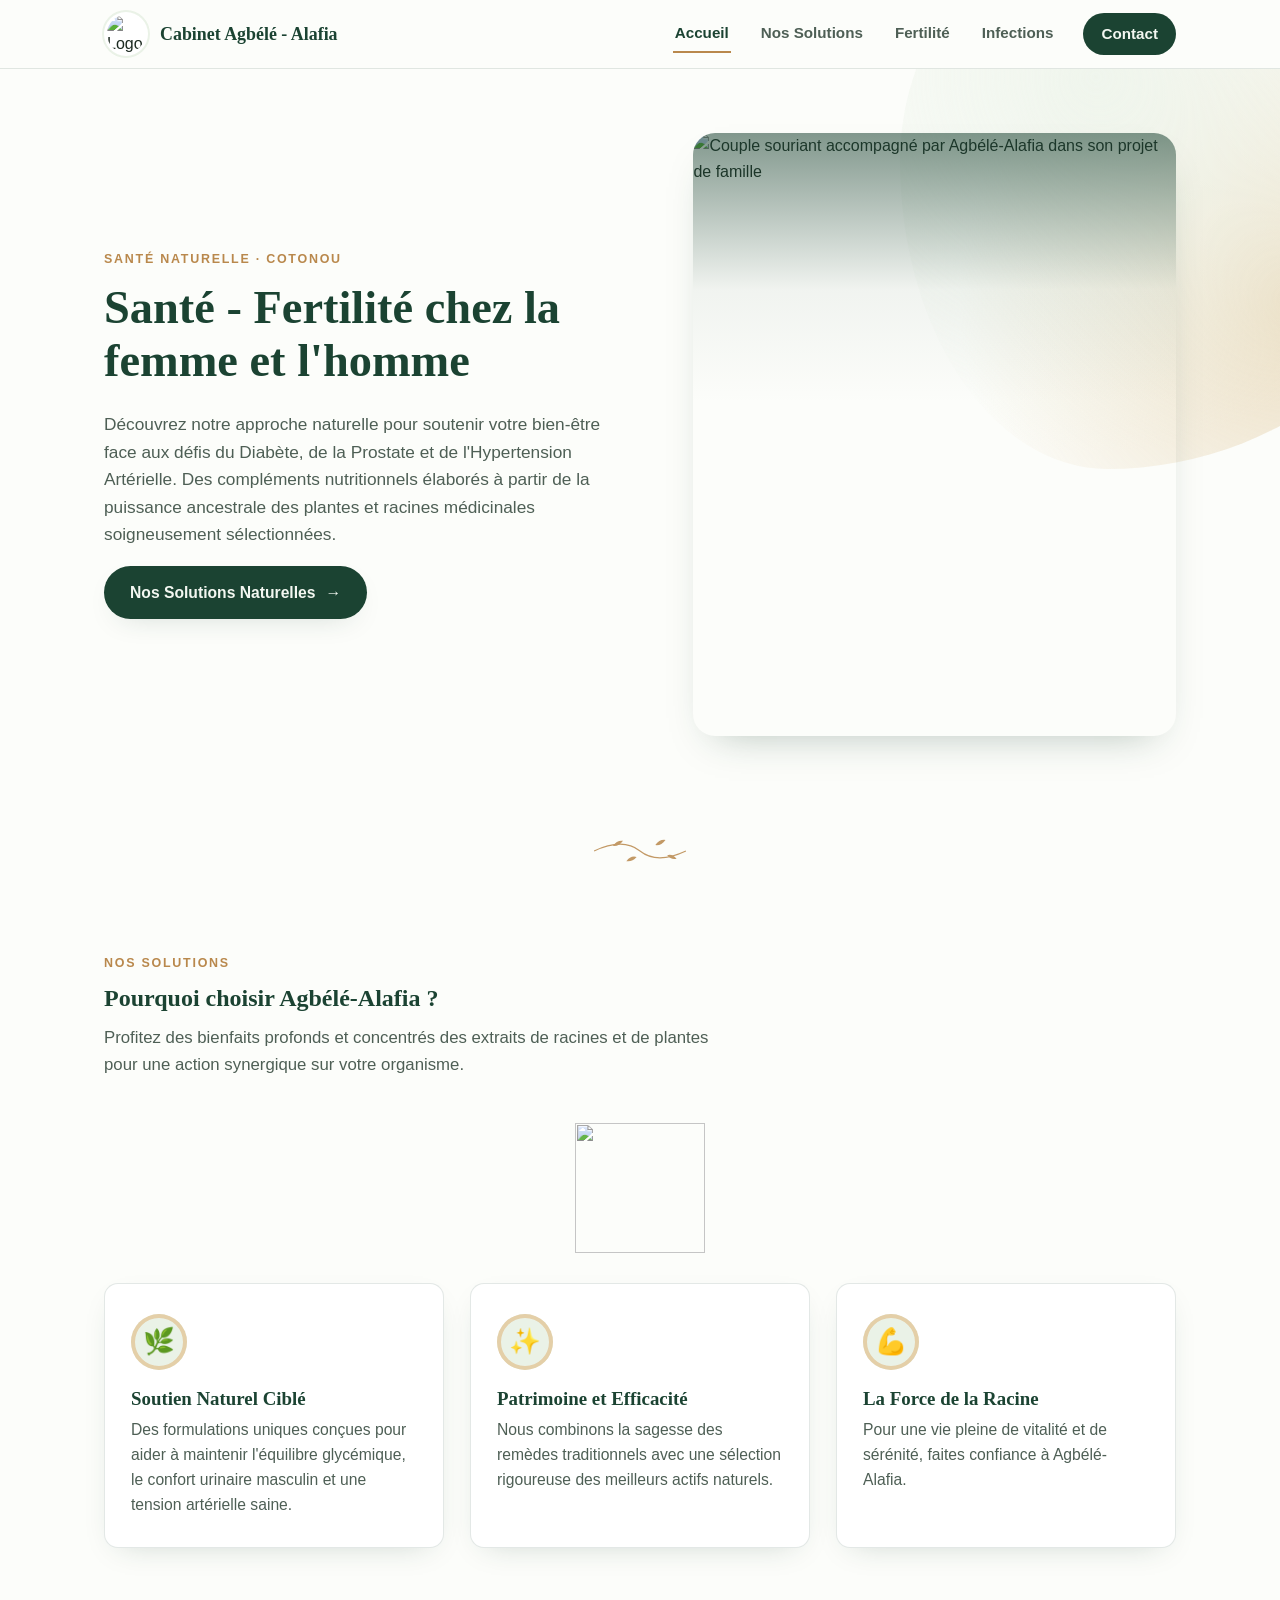
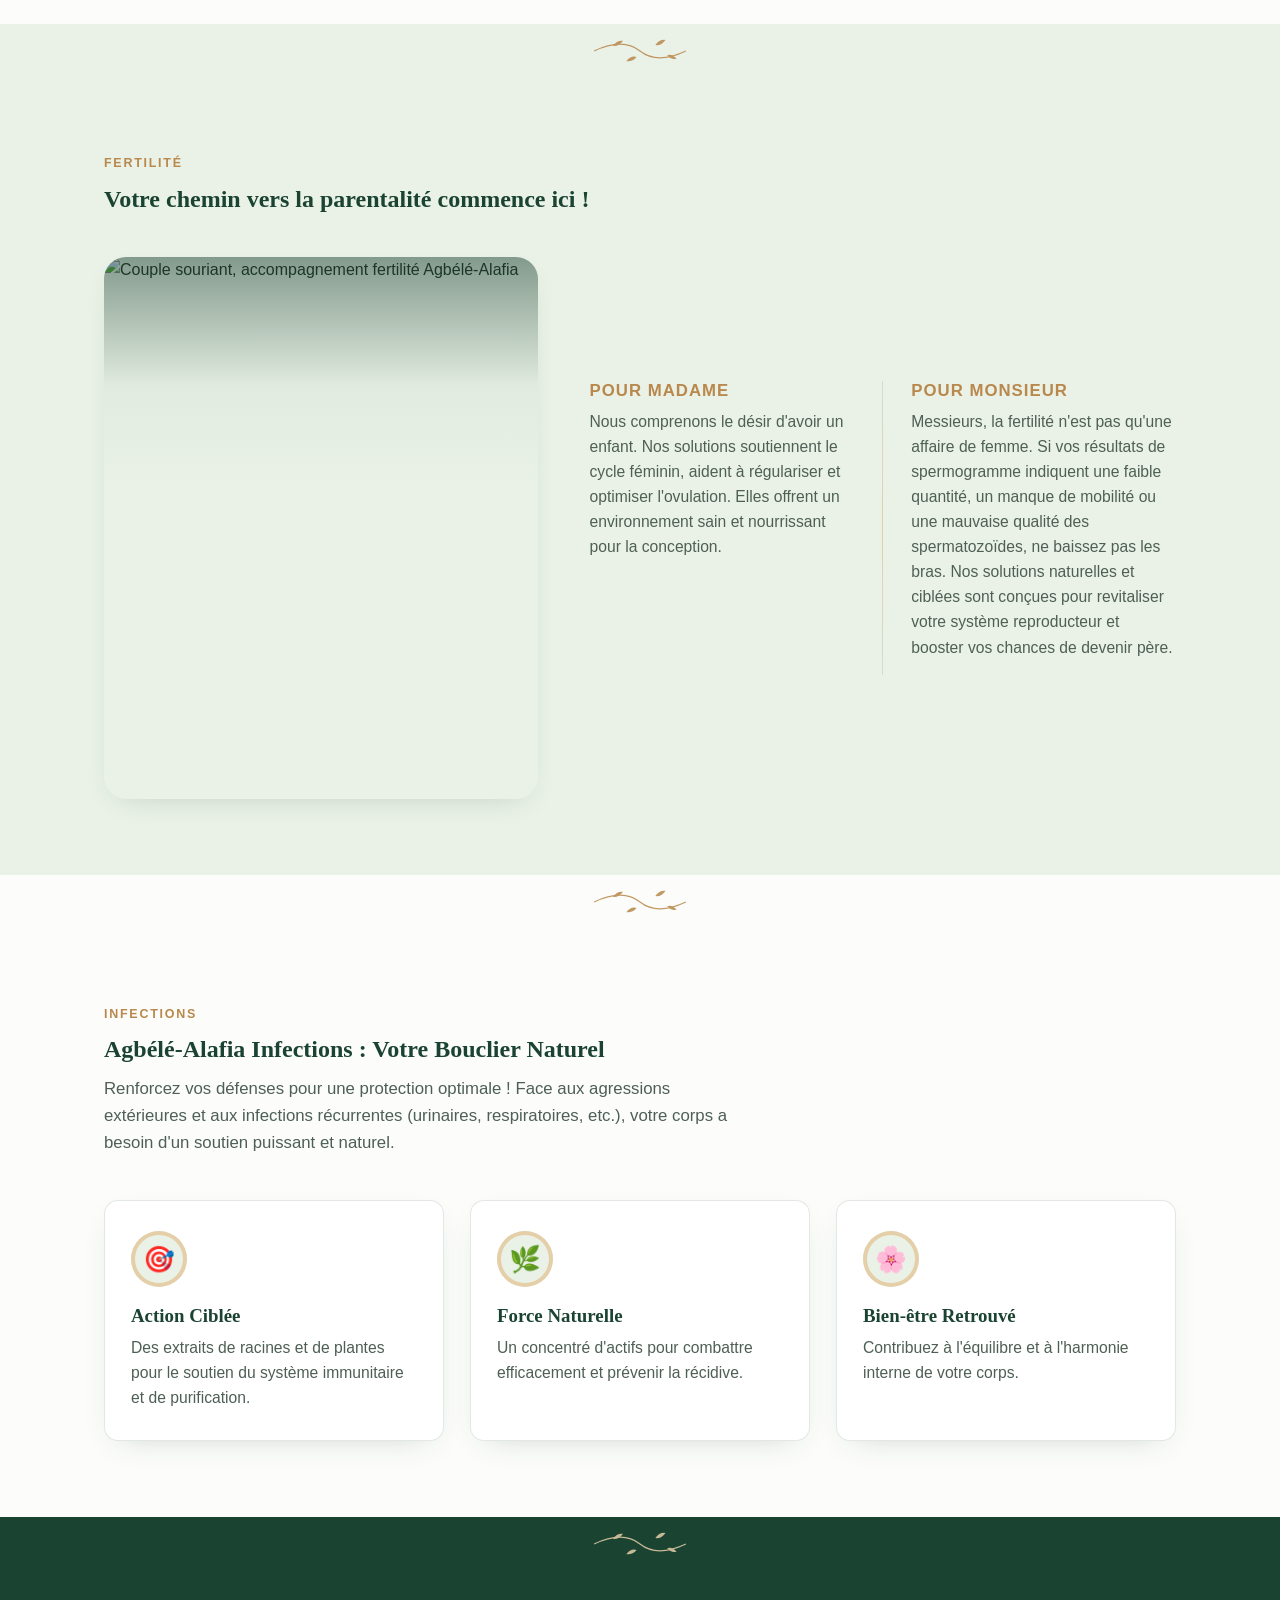
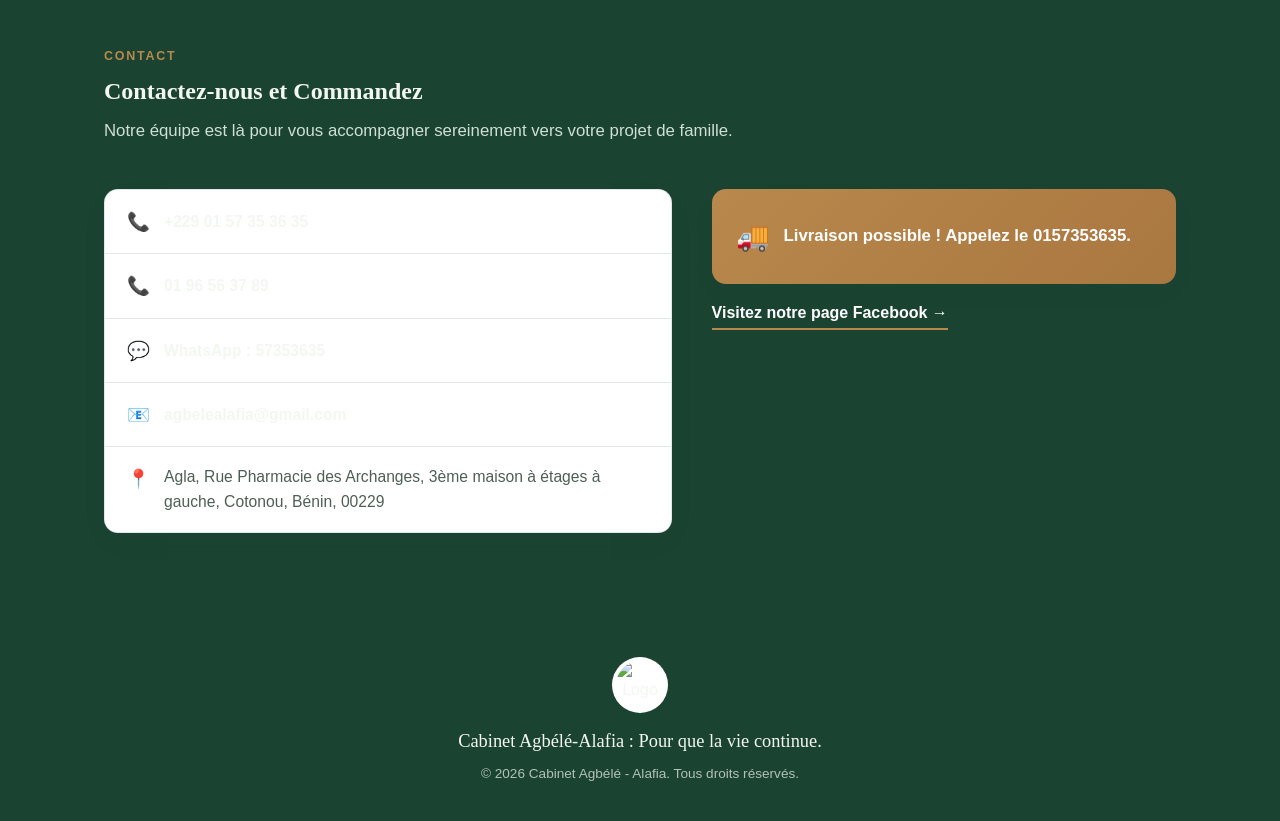
==== index.html @ a1211304 "Add files via upload" ====
<!DOCTYPE html>
<html lang="fr">
<head>
<meta charset="UTF-8">
<meta name="viewport" content="width=device-width, initial-scale=1.0">
<title>Cabinet Agbélé - Alafia | Santé &amp; Fertilité Naturelle</title>
<meta name="description" content="Cabinet Agbélé-Alafia à Cotonou : compléments nutritionnels naturels pour la fertilité, le diabète, la prostate, l'hypertension et les infections.">

<style>
/* ==========================================================================
   1. JETONS DE DESIGN (Design tokens)
   ========================================================================== */
:root{
  --green-deep:   #1B4332;
  --green-mid:    #4C7A63;
  --green-soft:   #7FA88B;
  --green-pale:   #EAF2E7;
  --gold-root:    #B9884C;
  --gold-root-soft:#E4CFA8;
  --bg:           #FCFDFA;
  --paper:        #FFFFFF;
  --text:         #1C2A21;
  --text-soft:    #4E5F55;
  --text-invert:  #F3F7F1;
  --border-soft:  rgba(27,67,50,0.12);
  --shadow-soft:  0 18px 40px -22px rgba(27,67,50,0.35);
  --shadow-card:  0 10px 30px -16px rgba(27,67,50,0.25);

  --font-display: Georgia,'Iowan Old Style','Palatino Linotype',Palatino,'Times New Roman',serif;
  --font-body: -apple-system,BlinkMacSystemFont,'Segoe UI',Roboto,Helvetica,Arial,sans-serif;

  --container: 1120px;
  --radius-lg: 22px;
  --radius-md: 14px;
  --radius-sm: 8px;
}

/* ==========================================================================
   2. RÉINITIALISATION & BASE
   ========================================================================== */
*,*::before,*::after{ box-sizing:border-box; }
html{ scroll-behavior:smooth; }
@media (prefers-reduced-motion: reduce){
  html{ scroll-behavior:auto; }
  *,*::before,*::after{ animation-duration:0.01ms !important; animation-iteration-count:1 !important; transition-duration:0.01ms !important; scroll-behavior:auto !important; }
}
body{
  margin:0;
  background:var(--bg);
  color:var(--text);
  font-family:var(--font-body);
  line-height:1.6;
  -webkit-font-smoothing:antialiased;
}
img{ max-width:100%; display:block; }
a{ color:inherit; text-decoration:none; }
h1,h2,h3{ font-family:var(--font-display); color:var(--green-deep); margin:0 0 .5em; font-weight:700; line-height:1.15; }
p{ margin:0 0 1em; }
ul{ margin:0; padding:0; list-style:none; }
button{ font-family:inherit; }
:focus-visible{ outline:3px solid var(--gold-root); outline-offset:3px; border-radius:4px; }

.container{ max-width:var(--container); margin:0 auto; padding:0 24px; }
.eyebrow{
  font-family:var(--font-body);
  text-transform:uppercase;
  letter-spacing:.14em;
  font-size:.78rem;
  font-weight:700;
  color:var(--gold-root);
  margin:0 0 .9em;
}
.section-intro{ max-width:640px; color:var(--text-soft); font-size:1.05rem; }
.visually-hidden{ position:absolute; width:1px; height:1px; padding:0; margin:-1px; overflow:hidden; clip:rect(0,0,0,0); white-space:nowrap; border:0; }

/* ==========================================================================
   3. MOTIF SIGNATURE — brindille de feuilles (repris du logo)
   ========================================================================== */
.sprig{ color:var(--gold-root); }
.divider{
  display:flex; align-items:center; justify-content:center;
  padding:10px 0;
  background:var(--bg);
}
.divider svg{ width:150px; height:34px; opacity:.85; }
.divider.on-pale{ background:var(--green-pale); }
.divider.on-deep{ background:var(--green-deep); }
.divider.on-deep svg{ color:var(--gold-root-soft); }

/* ==========================================================================
   4. EN-TÊTE
   ========================================================================== */
.site-header{
  position:sticky; top:0; z-index:50;
  background:rgba(252,253,250,0.92);
  backdrop-filter:saturate(160%) blur(10px);
  border-bottom:1px solid var(--border-soft);
}
.header-inner{
  max-width:var(--container); margin:0 auto; padding:12px 24px;
  display:flex; align-items:center; justify-content:space-between; gap:16px;
}
.brand{ display:flex; align-items:center; gap:12px; }
.brand-logo{
  width:44px; height:44px; border-radius:50%;
  background:#fff; padding:3px;
  box-shadow:0 0 0 2px var(--green-pale);
  object-fit:cover;
}
.brand-name{ font-family:var(--font-display); font-size:1.12rem; font-weight:700; color:var(--green-deep); }

.nav-toggle{
  display:none; flex-direction:column; justify-content:center; gap:5px;
  width:40px; height:40px; background:none; border:none; cursor:pointer; border-radius:8px;
}
.nav-toggle span{ display:block; width:22px; height:2px; background:var(--green-deep); margin:0 auto; transition:transform .25s ease, opacity .25s ease; }
.nav-toggle[aria-expanded="true"] span:nth-child(1){ transform:translateY(7px) rotate(45deg); }
.nav-toggle[aria-expanded="true"] span:nth-child(2){ opacity:0; }
.nav-toggle[aria-expanded="true"] span:nth-child(3){ transform:translateY(-7px) rotate(-45deg); }

.site-nav{ display:flex; align-items:center; gap:28px; }
.site-nav a{
  font-size:.95rem; font-weight:600; color:var(--text-soft);
  padding:6px 2px; border-bottom:2px solid transparent; transition:color .2s ease, border-color .2s ease;
}
.site-nav a:hover, .site-nav a.active{ color:var(--green-deep); border-color:var(--gold-root); }
.site-nav a.nav-cta{
  background:var(--green-deep); color:var(--text-invert); border:none;
  padding:9px 18px; border-radius:999px; font-weight:700;
}
.site-nav a.nav-cta:hover{ background:var(--green-mid); border-color:transparent; }

/* ==========================================================================
   5. HÉRO
   ========================================================================== */
.hero{ position:relative; overflow:hidden; padding:64px 0 88px; }
.hero-blob{
  position:absolute; z-index:0; top:-160px; right:-180px;
  width:560px; height:560px; border-radius:42% 58% 63% 37% / 45% 40% 60% 55%;
  background:radial-gradient(circle at 35% 30%, var(--green-pale), transparent 70%),
             radial-gradient(circle at 70% 70%, var(--gold-root-soft), transparent 60%);
  opacity:.7; pointer-events:none;
}
.hero-inner{
  position:relative; z-index:1; max-width:var(--container); margin:0 auto; padding:0 24px;
  display:grid; grid-template-columns:1.05fr .95fr; gap:56px; align-items:center;
}
.hero-copy h1{ font-size:clamp(2rem,4.2vw,2.9rem); }
.hero-text{ color:var(--text-soft); font-size:1.08rem; max-width:520px; }
.btn{
  display:inline-flex; align-items:center; gap:10px;
  padding:14px 26px; border-radius:999px; font-weight:700; font-size:.98rem;
  transition:transform .2s ease, box-shadow .2s ease, background .2s ease;
  box-shadow:var(--shadow-card);
}
.btn-primary{ background:var(--green-deep); color:var(--text-invert); }
.btn-primary:hover{ background:var(--green-mid); transform:translateY(-2px); box-shadow:var(--shadow-soft); }
.btn-primary::after{ content:"→"; }

.hero-media-frame{
  position:relative; border-radius:var(--radius-lg); overflow:hidden;
  box-shadow:var(--shadow-soft); aspect-ratio:4/5;
}
.hero-media-frame img{ width:100%; height:100%; object-fit:cover; }
.hero-media-frame::after{
  content:""; position:absolute; inset:0;
  background:linear-gradient(180deg, rgba(27,67,50,.55) 0%, rgba(27,67,50,.05) 26%, rgba(27,67,50,0) 45%);
  pointer-events:none;
}

/* ==========================================================================
   6. SECTIONS GÉNÉRIQUES & CARTES
   ========================================================================== */
section{ padding:76px 0; }
.on-pale{ background:var(--green-pale); }
.section-head{ margin-bottom:44px; }

.card-grid{ display:grid; grid-template-columns:repeat(3,1fr); gap:26px; margin-top:36px; }
.card{
  background:var(--paper); border:1px solid var(--border-soft); border-radius:var(--radius-md);
  padding:30px 26px; box-shadow:var(--shadow-card);
  transition:transform .25s ease, box-shadow .25s ease;
}
.card:hover{ transform:translateY(-4px); box-shadow:var(--shadow-soft); }
.card-icon{
  display:inline-flex; align-items:center; justify-content:center;
  width:56px; height:56px; border-radius:50%; font-size:1.6rem;
  background:var(--green-pale); box-shadow:0 0 0 4px var(--gold-root-soft) inset;
  margin-bottom:18px;
}
.card h3{ font-size:1.18rem; margin-bottom:.4em; }
.card p{ color:var(--text-soft); font-size:.98rem; margin:0; }

/* Bloc décoratif "nature" dans la section Solutions */
.solutions-visual{
  display:flex; justify-content:center; margin:8px 0 -6px;
}
.solutions-visual img{
  width:130px; height:130px; mix-blend-mode:multiply; opacity:.92;
}

/* ==========================================================================
   7. FERTILITÉ
   ========================================================================== */
.fertilite-grid{
  display:grid; grid-template-columns:.85fr 1.15fr; gap:52px; align-items:center; margin-top:20px;
}
.fertilite-media{
  border-radius:var(--radius-lg); overflow:hidden; box-shadow:var(--shadow-card);
  aspect-ratio:4/5; position:relative;
}
.fertilite-media img{ width:100%; height:100%; object-fit:cover; }
.fertilite-media::after{
  content:""; position:absolute; inset:0;
  background:linear-gradient(180deg, rgba(27,67,50,.5) 0%, rgba(27,67,50,.04) 24%, rgba(27,67,50,0) 42%);
}
.fertilite-columns{ display:grid; grid-template-columns:1fr auto 1fr; gap:28px; align-items:start; }
.fertilite-col h3{
  font-size:1.05rem; text-transform:uppercase; letter-spacing:.06em;
  color:var(--gold-root); font-family:var(--font-body); font-weight:700;
}
.fertilite-col p{ color:var(--text-soft); font-size:.98rem; }
.fertilite-sep{ width:1px; background:linear-gradient(var(--border-soft),var(--gold-root-soft),var(--border-soft)); height:100%; }

/* ==========================================================================
   8. CONTACT
   ========================================================================== */
.contact-grid{ display:grid; grid-template-columns:1.1fr .9fr; gap:40px; margin-top:36px; align-items:start; }
.contact-info{
  background:var(--paper); border:1px solid var(--border-soft); border-radius:var(--radius-md);
  box-shadow:var(--shadow-card); overflow:hidden;
}
.contact-row{
  display:flex; align-items:center; gap:14px; padding:17px 22px;
  border-bottom:1px solid var(--border-soft); font-weight:600; font-size:.98rem;
  transition:background .2s ease;
}
.contact-row:last-child{ border-bottom:none; }
a.contact-row:hover{ background:var(--green-pale); }
.contact-row .ico{ font-size:1.15rem; flex-shrink:0; }
.contact-address{ align-items:flex-start; font-weight:500; color:var(--text-soft); }

.delivery-banner{
  background:linear-gradient(135deg, var(--gold-root), #a97740);
  color:#fff; border-radius:var(--radius-md); padding:26px 24px;
  font-weight:700; font-size:1.05rem; box-shadow:var(--shadow-card);
  display:flex; align-items:center; gap:14px;
}
.delivery-banner .ico{ font-size:1.7rem; }
.fb-btn{
  margin-top:16px; display:inline-flex; align-items:center; gap:8px;
  color:var(--green-deep); font-weight:700; border-bottom:2px solid var(--gold-root);
  padding-bottom:2px;
}

/* ==========================================================================
   9. PIED DE PAGE
   ========================================================================== */
.site-footer{
  background:var(--green-deep); color:var(--text-invert);
  padding:48px 0 30px; text-align:center;
}
.footer-logo{
  width:56px; height:56px; border-radius:50%; margin:0 auto 14px;
  background:#fff; padding:4px;
}
.site-footer p{ margin:0 0 .4em; }
.footer-text{ font-family:var(--font-display); font-size:1.15rem; }
.footer-legal{ opacity:.7; font-size:.85rem; margin-top:14px; }

/* ==========================================================================
   10. RÉVÉLATION AU DÉFILEMENT
   ========================================================================== */
.reveal{ opacity:0; transform:translateY(18px); transition:opacity .7s ease, transform .7s ease; }
.reveal.is-visible{ opacity:1; transform:translateY(0); }
@media (prefers-reduced-motion: reduce){
  .reveal{ opacity:1; transform:none; transition:none; }
}

/* ==========================================================================
   11. RESPONSIVE
   ========================================================================== */
@media (max-width: 880px){
  .hero-inner{ grid-template-columns:1fr; gap:36px; }
  .hero-media-frame{ aspect-ratio:16/10; order:-1; }
  .fertilite-grid{ grid-template-columns:1fr; }
  .fertilite-media{ aspect-ratio:16/10; }
  .fertilite-columns{ grid-template-columns:1fr; }
  .fertilite-sep{ width:100%; height:1px; background:linear-gradient(90deg,var(--border-soft),var(--gold-root-soft),var(--border-soft)); }
  .card-grid{ grid-template-columns:1fr 1fr; }
  .contact-grid{ grid-template-columns:1fr; }
}
@media (max-width: 640px){
  .nav-toggle{ display:flex; }
  .site-nav{
    position:absolute; top:100%; left:0; right:0;
    background:var(--paper); border-bottom:1px solid var(--border-soft);
    flex-direction:column; align-items:stretch; gap:0;
    max-height:0; overflow:hidden; transition:max-height .3s ease;
  }
  .site-nav.open{ max-height:340px; }
  .site-nav a{ padding:16px 24px; border-bottom:1px solid var(--border-soft); border-radius:0; }
  .site-nav a.nav-cta{ margin:14px 24px; text-align:center; }
  .card-grid{ grid-template-columns:1fr; }
  section{ padding:56px 0; }
  .hero{ padding:44px 0 60px; }
}
</style>
</head>
<body>

<header class="site-header">
  <div class="header-inner">
    <a href="#accueil" class="brand">
      <img src="images/logo.jpg" alt="Logo Cabinet Agbélé-Alafia" class="brand-logo">
      <span class="brand-name" id="brand-name">Cabinet Agbélé - Alafia</span>
    </a>
    <button class="nav-toggle" id="nav-toggle" aria-label="Ouvrir le menu" aria-expanded="false" aria-controls="site-nav">
      <span></span><span></span><span></span>
    </button>
    <nav class="site-nav" id="site-nav">
      <a href="#accueil" data-nav="accueil" id="nav-accueil">Accueil</a>
      <a href="#solutions" data-nav="solutions" id="nav-solutions">Nos Solutions</a>
      <a href="#fertilite" data-nav="fertilite" id="nav-fertilite">Fertilité</a>
      <a href="#infections" data-nav="infections" id="nav-infections">Infections</a>
      <a href="#contact" data-nav="contact" id="nav-contact" class="nav-cta">Contact</a>
    </nav>
  </div>
</header>

<main>

  <section id="accueil" class="hero">
    <div class="hero-blob" aria-hidden="true"></div>
    <div class="hero-inner">
      <div class="hero-copy reveal">
        <p class="eyebrow" id="hero-eyebrow">Santé naturelle · Cotonou</p>
        <h1 id="hero-title">Santé - Fertilité chez la femme et l'homme</h1>
        <p class="hero-text" id="hero-text"></p>
        <a href="#solutions" class="btn btn-primary" id="hero-cta">Nos Solutions Naturelles</a>
      </div>
      <div class="hero-media reveal">
        <div class="hero-media-frame">
          <img src="images/fertilite.jpg" alt="Couple souriant accompagné par Agbélé-Alafia dans son projet de famille" id="hero-image">
        </div>
      </div>
    </div>
  </section>

  <div class="divider" aria-hidden="true">
    <svg class="sprig" viewBox="0 0 120 40" fill="none" xmlns="http://www.w3.org/2000/svg">
      <path d="M6 20 Q40 4 60 20 Q80 36 114 20" stroke="currentColor" stroke-width="1.4"/>
      <path d="M28 14 Q33 7 40 8 Q35 15 28 14Z" fill="currentColor"/>
      <path d="M56 27 Q51 33 44 32 Q49 25 56 27Z" fill="currentColor"/>
      <path d="M78 13 Q83 6 90 7 Q85 14 78 13Z" fill="currentColor"/>
      <path d="M92 25 Q97 31 103 29 Q98 23 92 25Z" fill="currentColor"/>
    </svg>
  </div>

  <section id="solutions" class="solutions">
    <div class="container">
      <div class="section-head reveal">
        <p class="eyebrow" id="solutions-eyebrow">Nos solutions</p>
        <h2 id="solutions-title">Pourquoi choisir Agbélé-Alafia ?</h2>
        <p class="section-intro" id="solutions-intro"></p>
      </div>
      <div class="solutions-visual reveal" aria-hidden="true">
        <img src="images/nature.jpg" alt="">
      </div>
      <div class="card-grid">
        <article class="card reveal">
          <span class="card-icon" id="sol-icon-1">🌿</span>
          <h3 id="sol-title-1">Soutien Naturel Ciblé</h3>
          <p id="sol-text-1"></p>
        </article>
        <article class="card reveal">
          <span class="card-icon" id="sol-icon-2">✨</span>
          <h3 id="sol-title-2">Patrimoine et Efficacité</h3>
          <p id="sol-text-2"></p>
        </article>
        <article class="card reveal">
          <span class="card-icon" id="sol-icon-3">💪</span>
          <h3 id="sol-title-3">La Force de la Racine</h3>
          <p id="sol-text-3"></p>
        </article>
      </div>
    </div>
  </section>

  <div class="divider on-pale" aria-hidden="true">
    <svg class="sprig" viewBox="0 0 120 40" fill="none" xmlns="http://www.w3.org/2000/svg">
      <path d="M6 20 Q40 4 60 20 Q80 36 114 20" stroke="currentColor" stroke-width="1.4"/>
      <path d="M28 14 Q33 7 40 8 Q35 15 28 14Z" fill="currentColor"/>
      <path d="M56 27 Q51 33 44 32 Q49 25 56 27Z" fill="currentColor"/>
      <path d="M78 13 Q83 6 90 7 Q85 14 78 13Z" fill="currentColor"/>
      <path d="M92 25 Q97 31 103 29 Q98 23 92 25Z" fill="currentColor"/>
    </svg>
  </div>

  <section id="fertilite" class="fertilite on-pale">
    <div class="container">
      <div class="section-head reveal">
        <p class="eyebrow" id="fert-eyebrow">Fertilité</p>
        <h2 id="fert-title">Votre chemin vers la parentalité commence ici !</h2>
      </div>
      <div class="fertilite-grid">
        <div class="fertilite-media reveal">
          <img src="images/fertilite.jpg" alt="Couple souriant, accompagnement fertilité Agbélé-Alafia">
        </div>
        <div class="fertilite-columns reveal">
          <div class="fertilite-col">
            <h3 id="fert-femme-title">Pour Madame</h3>
            <p id="fert-femme-text"></p>
          </div>
          <div class="fertilite-sep" aria-hidden="true"></div>
          <div class="fertilite-col">
            <h3 id="fert-homme-title">Pour Monsieur</h3>
            <p id="fert-homme-text"></p>
          </div>
        </div>
      </div>
    </div>
  </section>

  <div class="divider" aria-hidden="true">
    <svg class="sprig" viewBox="0 0 120 40" fill="none" xmlns="http://www.w3.org/2000/svg">
      <path d="M6 20 Q40 4 60 20 Q80 36 114 20" stroke="currentColor" stroke-width="1.4"/>
      <path d="M28 14 Q33 7 40 8 Q35 15 28 14Z" fill="currentColor"/>
      <path d="M56 27 Q51 33 44 32 Q49 25 56 27Z" fill="currentColor"/>
      <path d="M78 13 Q83 6 90 7 Q85 14 78 13Z" fill="currentColor"/>
      <path d="M92 25 Q97 31 103 29 Q98 23 92 25Z" fill="currentColor"/>
    </svg>
  </div>

  <section id="infections" class="infections">
    <div class="container">
      <div class="section-head reveal">
        <p class="eyebrow" id="infections-eyebrow">Infections</p>
        <h2 id="infections-title">Agbélé-Alafia Infections : Votre Bouclier Naturel</h2>
        <p class="section-intro" id="infections-intro"></p>
      </div>
      <div class="card-grid">
        <article class="card reveal">
          <span class="card-icon" id="inf-icon-1">🎯</span>
          <h3 id="inf-title-1">Action Ciblée</h3>
          <p id="inf-text-1"></p>
        </article>
        <article class="card reveal">
          <span class="card-icon" id="inf-icon-2">🌿</span>
          <h3 id="inf-title-2">Force Naturelle</h3>
          <p id="inf-text-2"></p>
        </article>
        <article class="card reveal">
          <span class="card-icon" id="inf-icon-3">🌸</span>
          <h3 id="inf-title-3">Bien-être Retrouvé</h3>
          <p id="inf-text-3"></p>
        </article>
      </div>
    </div>
  </section>

  <div class="divider on-deep" aria-hidden="true">
    <svg class="sprig" viewBox="0 0 120 40" fill="none" xmlns="http://www.w3.org/2000/svg">
      <path d="M6 20 Q40 4 60 20 Q80 36 114 20" stroke="currentColor" stroke-width="1.4"/>
      <path d="M28 14 Q33 7 40 8 Q35 15 28 14Z" fill="currentColor"/>
      <path d="M56 27 Q51 33 44 32 Q49 25 56 27Z" fill="currentColor"/>
      <path d="M78 13 Q83 6 90 7 Q85 14 78 13Z" fill="currentColor"/>
      <path d="M92 25 Q97 31 103 29 Q98 23 92 25Z" fill="currentColor"/>
    </svg>
  </div>

  <section id="contact" class="contact" style="background:var(--green-deep); color:var(--text-invert);">
    <div class="container">
      <div class="section-head reveal">
        <p class="eyebrow" id="contact-eyebrow">Contact</p>
        <h2 id="contact-title" style="color:var(--text-invert);">Contactez-nous et Commandez</h2>
        <p class="section-intro" id="contact-intro" style="color:#CFE0D6;"></p>
      </div>
      <div class="contact-grid">
        <div class="contact-info reveal">
          <a class="contact-row" id="contact-phone1-link" href="tel:">
            <span class="ico">📞</span><span id="contact-phone1"></span>
          </a>
          <a class="contact-row" id="contact-phone2-link" href="tel:">
            <span class="ico">📞</span><span id="contact-phone2"></span>
          </a>
          <a class="contact-row" id="contact-whatsapp-link" href="https://wa.me/" target="_blank" rel="noopener">
            <span class="ico">💬</span><span>WhatsApp : <span id="contact-whatsapp"></span></span>
          </a>
          <a class="contact-row" id="contact-email-link" href="mailto:">
            <span class="ico">📧</span><span id="contact-email"></span>
          </a>
          <div class="contact-row contact-address">
            <span class="ico">📍</span><span id="contact-address"></span>
          </div>
        </div>
        <div class="reveal">
          <div class="delivery-banner">
            <span class="ico">🚚</span><span id="contact-delivery"></span>
          </div>
          <a class="fb-btn" id="contact-fb-link" href="#" target="_blank" rel="noopener" style="color:#fff; border-color:var(--gold-root);">
            Visitez notre page Facebook →
          </a>
        </div>
      </div>
    </div>
  </section>

</main>

<footer class="site-footer">
  <img src="images/logo.jpg" alt="Logo Cabinet Agbélé-Alafia" class="footer-logo">
  <p class="footer-text" id="footer-text">Cabinet Agbélé-Alafia : Pour que la vie continue.</p>
  <p class="footer-legal" id="footer-legal">© 2026 Cabinet Agbélé - Alafia. Tous droits réservés.</p>
</footer>

<script>
/* ==========================================================================
   CONTENU PAR DÉFAUT — utilisé uniquement si data.json est introuvable
   (par ex. si le fichier est ouvert directement depuis l'ordinateur au lieu
   d'être servi par GitHub Pages). Sur GitHub Pages, data.json est TOUJOURS
   utilisé en priorité.
   ========================================================================== */
const DEFAULT_DATA = {
  siteTitle:"Cabinet Agbélé - Alafia",
  nav:{accueil:"Accueil",solutions:"Nos Solutions",fertilite:"Fertilité",infections:"Infections",contact:"Contact"},
  hero:{eyebrow:"Santé naturelle · Cotonou",title:"Santé - Fertilité chez la femme et l'homme",
    text:"Découvrez notre approche naturelle pour soutenir votre bien-être face aux défis du Diabète, de la Prostate et de l'Hypertension Artérielle. Des compléments nutritionnels élaborés à partir de la puissance ancestrale des plantes et racines médicinales soigneusement sélectionnées.",
    cta:"Nos Solutions Naturelles"},
  solutions:{eyebrow:"Nos solutions",title:"Pourquoi choisir Agbélé-Alafia ?",
    intro:"Profitez des bienfaits profonds et concentrés des extraits de racines et de plantes pour une action synergique sur votre organisme.",
    item1_icon:"🌿",item1_title:"Soutien Naturel Ciblé",item1_text:"Des formulations uniques conçues pour aider à maintenir l'équilibre glycémique, le confort urinaire masculin et une tension artérielle saine.",
    item2_icon:"✨",item2_title:"Patrimoine et Efficacité",item2_text:"Nous combinons la sagesse des remèdes traditionnels avec une sélection rigoureuse des meilleurs actifs naturels.",
    item3_icon:"💪",item3_title:"La Force de la Racine",item3_text:"Pour une vie pleine de vitalité et de sérénité, faites confiance à Agbélé-Alafia."},
  fertilite:{eyebrow:"Fertilité",title:"Votre chemin vers la parentalité commence ici !",
    femme_title:"Pour Madame",femme_text:"Nous comprenons le désir d'avoir un enfant. Nos solutions soutiennent le cycle féminin, aident à régulariser et optimiser l'ovulation. Elles offrent un environnement sain et nourrissant pour la conception.",
    homme_title:"Pour Monsieur",homme_text:"Messieurs, la fertilité n'est pas qu'une affaire de femme. Si vos résultats de spermogramme indiquent une faible quantité, un manque de mobilité ou une mauvaise qualité des spermatozoïdes, ne baissez pas les bras. Nos solutions naturelles et ciblées sont conçues pour revitaliser votre système reproducteur et booster vos chances de devenir père."},
  infections:{eyebrow:"Infections",title:"Agbélé-Alafia Infections : Votre Bouclier Naturel",
    intro:"Renforcez vos défenses pour une protection optimale ! Face aux agressions extérieures et aux infections récurrentes (urinaires, respiratoires, etc.), votre corps a besoin d'un soutien puissant et naturel.",
    item1_icon:"🎯",item1_title:"Action Ciblée",item1_text:"Des extraits de racines et de plantes pour le soutien du système immunitaire et de purification.",
    item2_icon:"🌿",item2_title:"Force Naturelle",item2_text:"Un concentré d'actifs pour combattre efficacement et prévenir la récidive.",
    item3_icon:"🌸",item3_title:"Bien-être Retrouvé",item3_text:"Contribuez à l'équilibre et à l'harmonie interne de votre corps."},
  contact:{eyebrow:"Contact",title:"Contactez-nous et Commandez",
    intro:"Notre équipe est là pour vous accompagner sereinement vers votre projet de famille.",
    phone1:"+229 01 57 35 36 35",phone2:"01 96 56 37 89",whatsapp:"57353635",email:"agbelealafia@gmail.com",
    deliveryText:"Livraison possible ! Appelez le 0157353635.",
    facebook:"https://www.facebook.com/profile.php?id=61557355948928",
    address:"Agla, Rue Pharmacie des Archanges, 3ème maison à étages à gauche, Cotonou, Bénin, 00229"},
  footer:{text:"Cabinet Agbélé-Alafia : Pour que la vie continue.",legal:"© 2026 Cabinet Agbélé - Alafia. Tous droits réservés."}
};

/* ==========================================================================
   MOTEUR D'AFFICHAGE — injecte les données dans le HTML par identifiant
   ========================================================================== */
function setText(id, val){ const el=document.getElementById(id); if(el && val!=null && val!=="") el.textContent=val; }
function setHref(id, val){ const el=document.getElementById(id); if(el && val) el.setAttribute('href', val); }
function digits(str){ return (str||"").replace(/[^\d+]/g,""); }

function renderSite(d){
  try{
    document.title = d.siteTitle + " | Santé & Fertilité Naturelle";
    setText('brand-name', d.siteTitle);

    setText('nav-accueil', d.nav.accueil);
    setText('nav-solutions', d.nav.solutions);
    setText('nav-fertilite', d.nav.fertilite);
    setText('nav-infections', d.nav.infections);
    setText('nav-contact', d.nav.contact);

    setText('hero-eyebrow', d.hero.eyebrow);
    setText('hero-title', d.hero.title);
    setText('hero-text', d.hero.text);
    setText('hero-cta', d.hero.cta);

    setText('solutions-eyebrow', d.solutions.eyebrow);
    setText('solutions-title', d.solutions.title);
    setText('solutions-intro', d.solutions.intro);
    setText('sol-icon-1', d.solutions.item1_icon); setText('sol-title-1', d.solutions.item1_title); setText('sol-text-1', d.solutions.item1_text);
    setText('sol-icon-2', d.solutions.item2_icon); setText('sol-title-2', d.solutions.item2_title); setText('sol-text-2', d.solutions.item2_text);
    setText('sol-icon-3', d.solutions.item3_icon); setText('sol-title-3', d.solutions.item3_title); setText('sol-text-3', d.solutions.item3_text);

    setText('fert-eyebrow', d.fertilite.eyebrow);
    setText('fert-title', d.fertilite.title);
    setText('fert-femme-title', d.fertilite.femme_title);
    setText('fert-femme-text', d.fertilite.femme_text);
    setText('fert-homme-title', d.fertilite.homme_title);
    setText('fert-homme-text', d.fertilite.homme_text);

    setText('infections-eyebrow', d.infections.eyebrow);
    setText('infections-title', d.infections.title);
    setText('infections-intro', d.infections.intro);
    setText('inf-icon-1', d.infections.item1_icon); setText('inf-title-1', d.infections.item1_title); setText('inf-text-1', d.infections.item1_text);
    setText('inf-icon-2', d.infections.item2_icon); setText('inf-title-2', d.infections.item2_title); setText('inf-text-2', d.infections.item2_text);
    setText('inf-icon-3', d.infections.item3_icon); setText('inf-title-3', d.infections.item3_title); setText('inf-text-3', d.infections.item3_text);

    setText('contact-eyebrow', d.contact.eyebrow);
    setText('contact-title', d.contact.title);
    setText('contact-intro', d.contact.intro);
    setText('contact-phone1', d.contact.phone1); setHref('contact-phone1-link', 'tel:' + digits(d.contact.phone1));
    setText('contact-phone2', d.contact.phone2); setHref('contact-phone2-link', 'tel:' + digits(d.contact.phone2));
    setText('contact-whatsapp', d.contact.whatsapp); setHref('contact-whatsapp-link', 'https://wa.me/229' + digits(d.contact.whatsapp).replace('+',''));
    setText('contact-email', d.contact.email); setHref('contact-email-link', 'mailto:' + d.contact.email);
    setText('contact-address', d.contact.address);
    setText('contact-delivery', d.contact.deliveryText);
    setHref('contact-fb-link', d.contact.facebook);

    setText('footer-text', d.footer.text);
    setText('footer-legal', d.footer.legal);
  }catch(e){ console.error("Erreur d'affichage du contenu :", e); }
}

fetch('data.json', {cache:'no-store'})
  .then(r => { if(!r.ok) throw new Error('data.json introuvable'); return r.json(); })
  .then(data => renderSite(data))
  .catch(() => renderSite(DEFAULT_DATA));

/* ==========================================================================
   MENU MOBILE
   ========================================================================== */
const navToggle = document.getElementById('nav-toggle');
const siteNav = document.getElementById('site-nav');
navToggle.addEventListener('click', () => {
  const isOpen = siteNav.classList.toggle('open');
  navToggle.setAttribute('aria-expanded', String(isOpen));
});
siteNav.querySelectorAll('a').forEach(a => a.addEventListener('click', () => {
  siteNav.classList.remove('open');
  navToggle.setAttribute('aria-expanded','false');
}));

/* ==========================================================================
   RÉVÉLATION AU DÉFILEMENT + LIEN DE NAVIGATION ACTIF
   ========================================================================== */
const revealEls = document.querySelectorAll('.reveal');
if('IntersectionObserver' in window){
  const revealObserver = new IntersectionObserver((entries) => {
    entries.forEach(entry => { if(entry.isIntersecting){ entry.target.classList.add('is-visible'); revealObserver.unobserve(entry.target); } });
  }, {threshold:0.15});
  revealEls.forEach(el => revealObserver.observe(el));

  const navLinks = document.querySelectorAll('.site-nav a[data-nav]');
  const sections = ['accueil','solutions','fertilite','infections','contact'].map(id => document.getElementById(id)).filter(Boolean);
  const navObserver = new IntersectionObserver((entries) => {
    entries.forEach(entry => {
      if(entry.isIntersecting){
        navLinks.forEach(l => l.classList.toggle('active', l.dataset.nav === entry.target.id));
      }
    });
  }, {rootMargin:'-45% 0px -50% 0px'});
  sections.forEach(s => navObserver.observe(s));
}else{
  revealEls.forEach(el => el.classList.add('is-visible'));
}
</script>
</body>
</html>
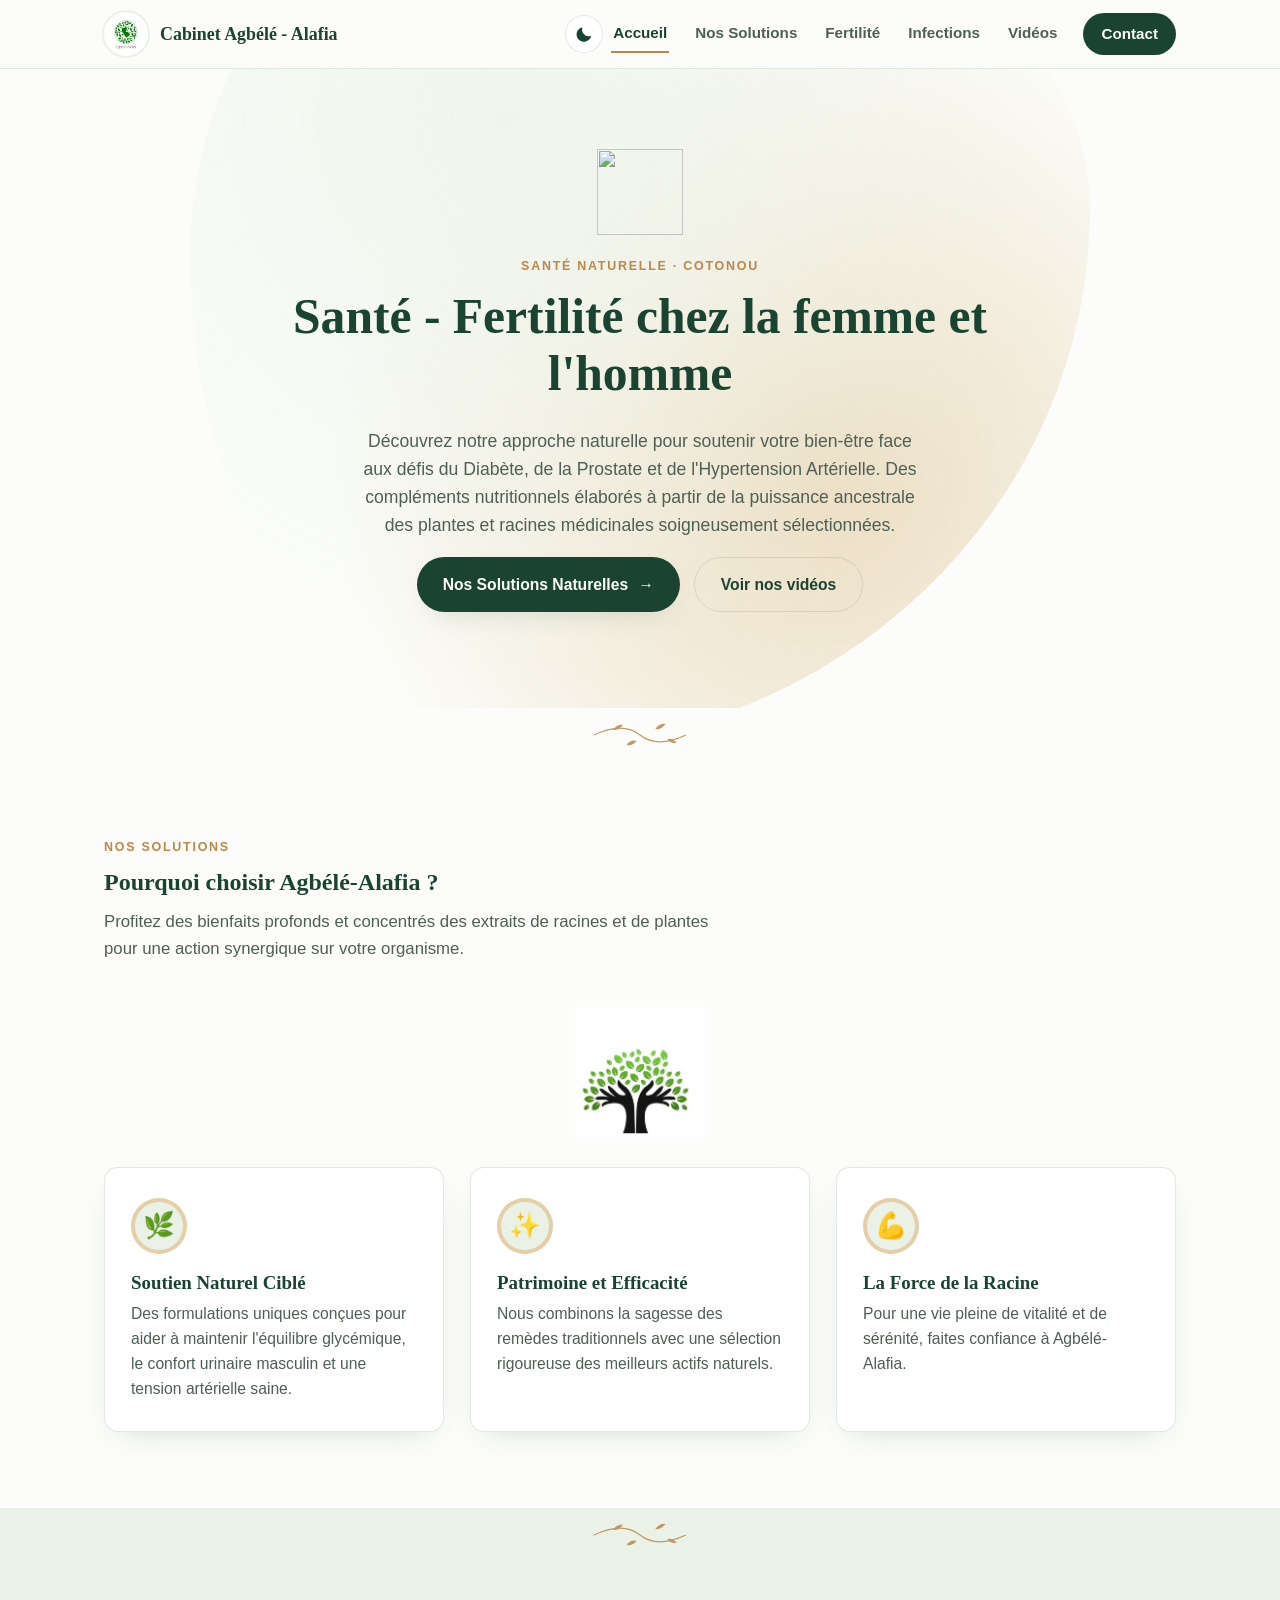
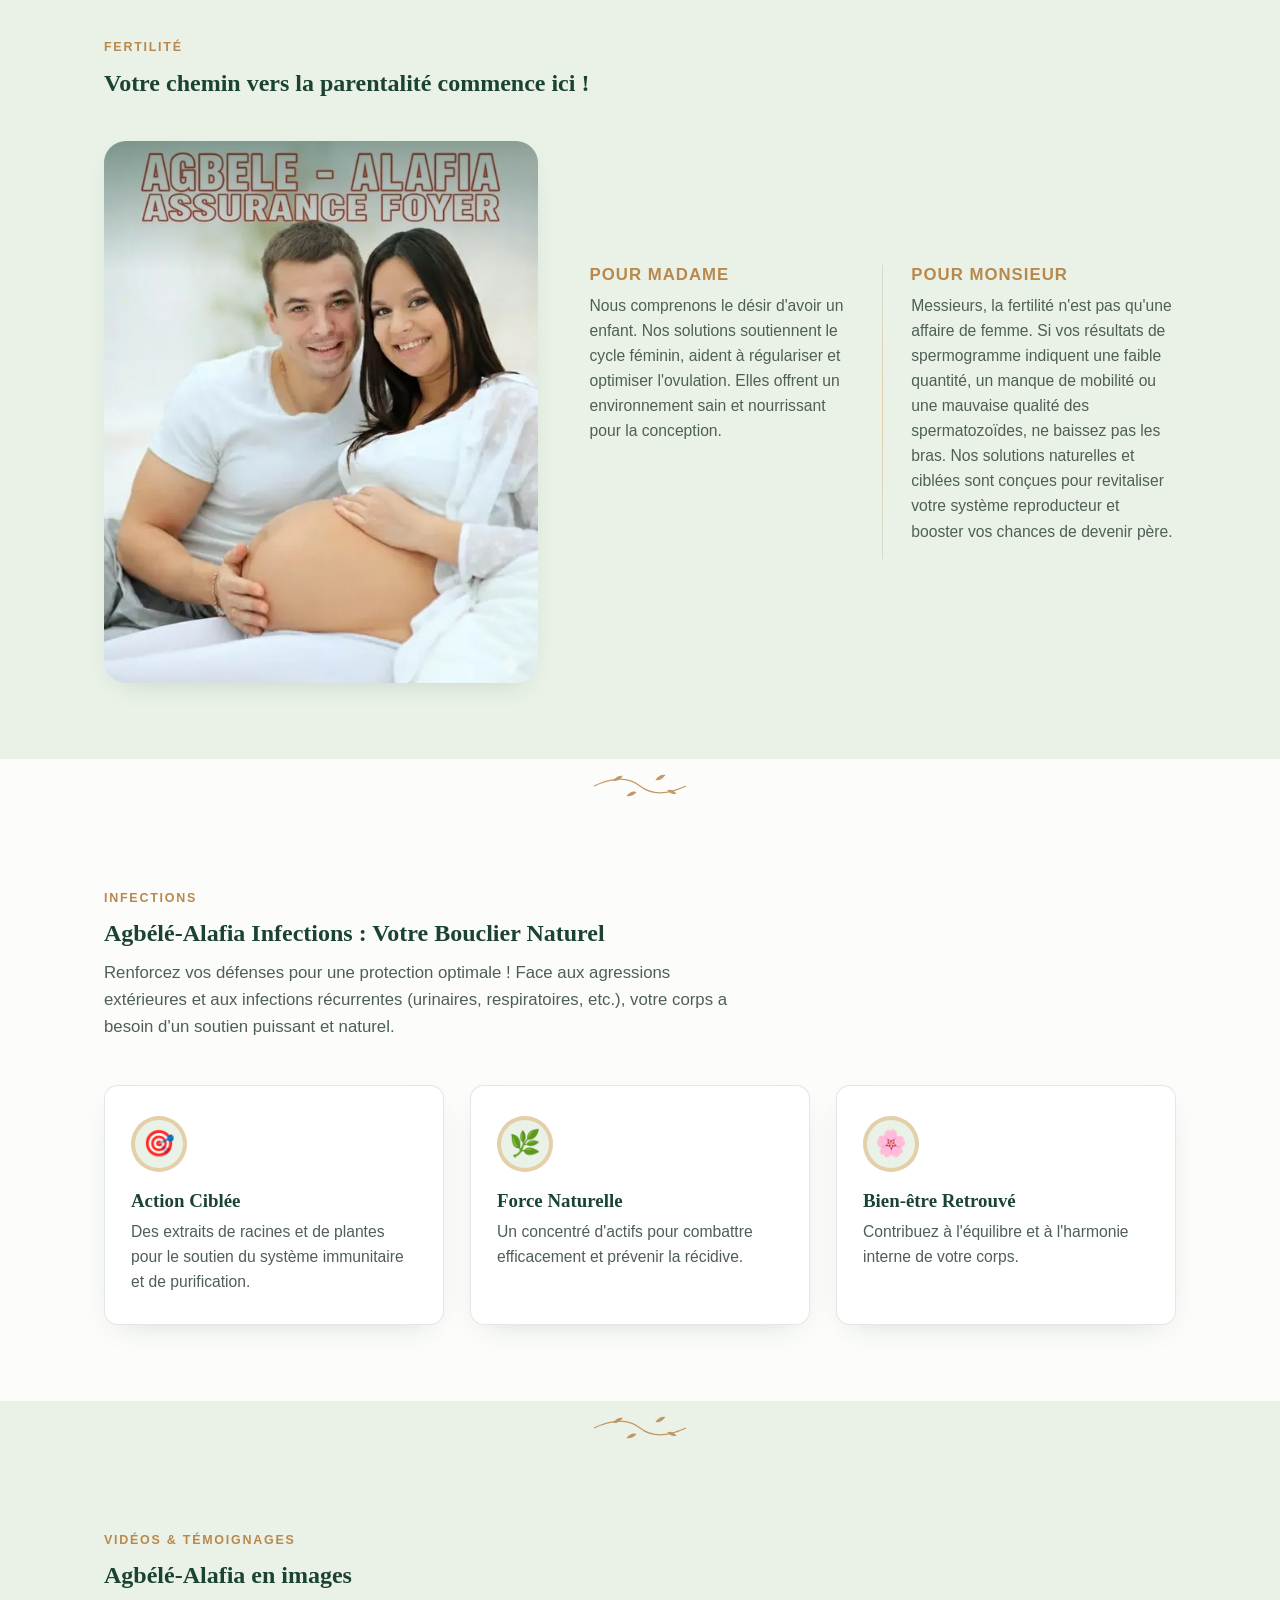
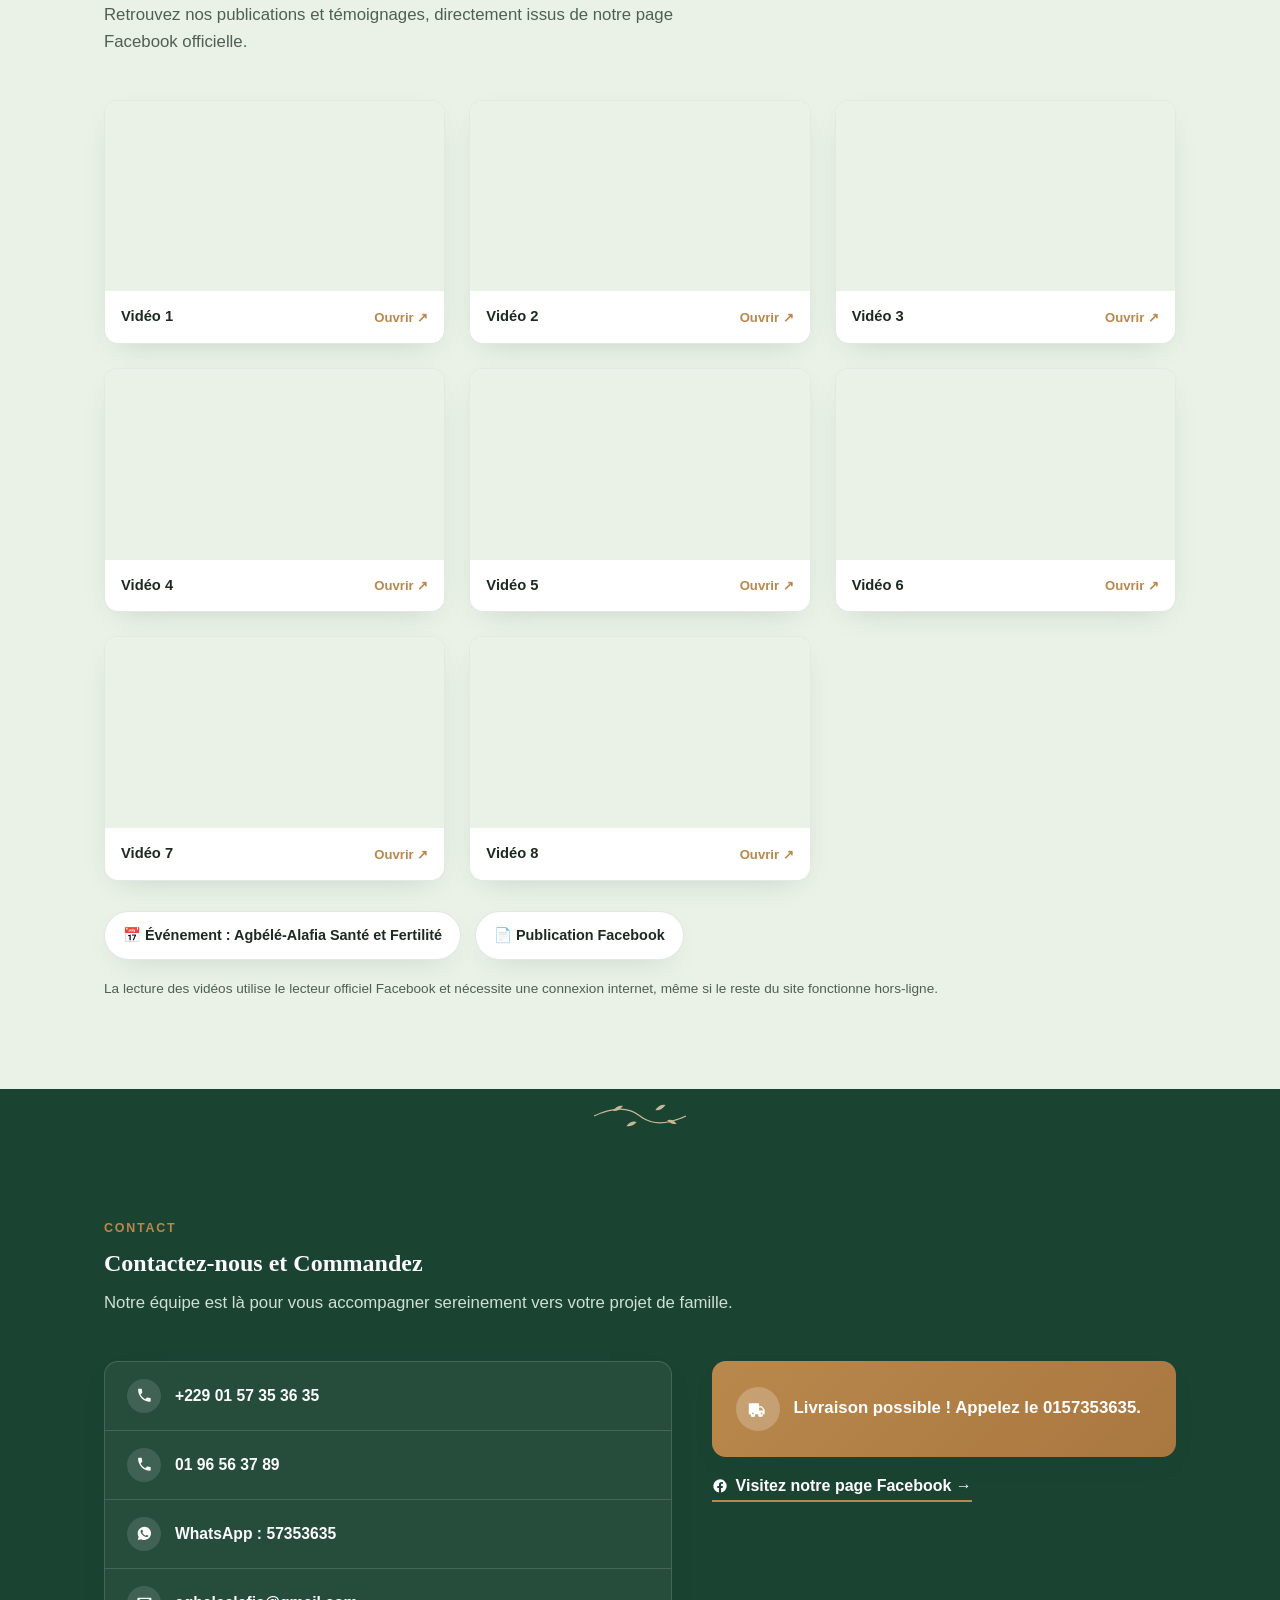
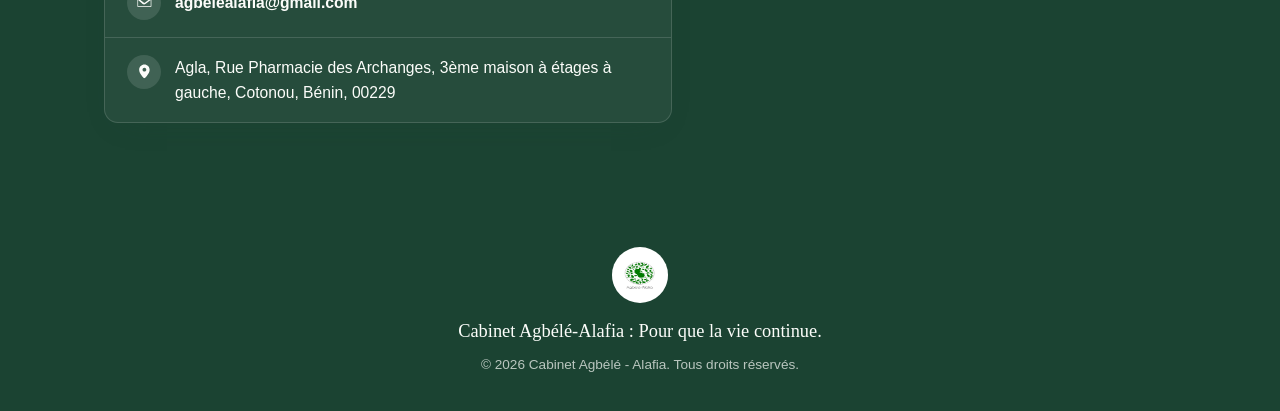
==== commit eb966dca: "Add files via upload" ====
--- a/index.html
+++ b/index.html
@@ -2,13 +2,43 @@
 <html lang="fr">
 <head>
 <meta charset="UTF-8">
-<meta name="viewport" content="width=device-width, initial-scale=1.0">
+<meta name="viewport" content="width=device-width, initial-scale=1.0, viewport-fit=cover">
 <title>Cabinet Agbélé - Alafia | Santé &amp; Fertilité Naturelle</title>
 <meta name="description" content="Cabinet Agbélé-Alafia à Cotonou : compléments nutritionnels naturels pour la fertilité, le diabète, la prostate, l'hypertension et les infections.">
 
+<!-- Favicon & icônes -->
+<link rel="icon" href="favicon.ico" sizes="any">
+<link rel="icon" href="icons/favicon-32.png" type="image/png" sizes="32x32">
+<link rel="icon" href="icons/favicon-16.png" type="image/png" sizes="16x16">
+<link rel="apple-touch-icon" href="icons/apple-touch-icon.png">
+
+<!-- Application web progressive (PWA) -->
+<link rel="manifest" href="manifest.json">
+<meta name="theme-color" content="#FCFDFA" media="(prefers-color-scheme: light)">
+<meta name="theme-color" content="#12201A" media="(prefers-color-scheme: dark)">
+<meta name="apple-mobile-web-app-capable" content="yes">
+<meta name="apple-mobile-web-app-status-bar-style" content="black-translucent">
+<meta name="apple-mobile-web-app-title" content="Agbélé-Alafia">
+<meta name="mobile-web-app-capable" content="yes">
+
+<!-- Partage sur les réseaux sociaux / messageries (WhatsApp, Facebook, TikTok...) -->
+<meta property="og:type" content="website">
+<meta property="og:site_name" content="Cabinet Agbélé - Alafia">
+<meta property="og:title" content="Cabinet Agbélé - Alafia | Santé & Fertilité Naturelle">
+<meta property="og:description" content="Santé - Fertilité chez la femme et l'homme. Compléments nutritionnels naturels à base de plantes et racines médicinales. Cotonou, Bénin.">
+<meta property="og:image" content="https://agbelealafia.github.io/Agb-l-Alafia/images/og-image.jpg">
+<meta property="og:image:width" content="1200">
+<meta property="og:image:height" content="630">
+<meta property="og:url" content="https://agbelealafia.github.io/Agb-l-Alafia/">
+<meta property="og:locale" content="fr_FR">
+<meta name="twitter:card" content="summary_large_image">
+<meta name="twitter:title" content="Cabinet Agbélé - Alafia | Santé & Fertilité Naturelle">
+<meta name="twitter:description" content="Santé - Fertilité chez la femme et l'homme. Compléments nutritionnels naturels. Cotonou, Bénin.">
+<meta name="twitter:image" content="https://agbelealafia.github.io/Agb-l-Alafia/images/og-image.jpg">
+
 <style>
 /* ==========================================================================
-   1. JETONS DE DESIGN (Design tokens)
+   1. JETONS DE DESIGN — thème clair (par défaut) et thème sombre
    ========================================================================== */
 :root{
   --green-deep:   #1B4332;
@@ -23,8 +53,10 @@
   --text-soft:    #4E5F55;
   --text-invert:  #F3F7F1;
   --border-soft:  rgba(27,67,50,0.12);
+  --header-bg:    rgba(252,253,250,0.92);
   --shadow-soft:  0 18px 40px -22px rgba(27,67,50,0.35);
   --shadow-card:  0 10px 30px -16px rgba(27,67,50,0.25);
+  --icon-fill:    var(--green-deep);
 
   --font-display: Georgia,'Iowan Old Style','Palatino Linotype',Palatino,'Times New Roman',serif;
   --font-body: -apple-system,BlinkMacSystemFont,'Segoe UI',Roboto,Helvetica,Arial,sans-serif;
@@ -33,6 +65,27 @@
   --radius-lg: 22px;
   --radius-md: 14px;
   --radius-sm: 8px;
+  color-scheme: light;
+}
+
+[data-theme="dark"]{
+  --green-deep:   #EAF2E7;
+  --green-mid:    #9CC7AE;
+  --green-soft:   #6FBE93;
+  --green-pale:   #17281F;
+  --gold-root:    #D8B074;
+  --gold-root-soft:#4A3C24;
+  --bg:           #0F1B15;
+  --paper:        #16261D;
+  --text:         #E8F0E9;
+  --text-soft:    #A9BDAE;
+  --text-invert:  #0F1B15;
+  --border-soft:  rgba(234,242,231,0.14);
+  --header-bg:    rgba(15,27,21,0.88);
+  --shadow-soft:  0 18px 40px -20px rgba(0,0,0,0.55);
+  --shadow-card:  0 10px 30px -16px rgba(0,0,0,0.5);
+  --icon-fill:    #9CC7AE;
+  color-scheme: dark;
 }
 
 /* ==========================================================================
@@ -51,6 +104,7 @@
   font-family:var(--font-body);
   line-height:1.6;
   -webkit-font-smoothing:antialiased;
+  transition:background .3s ease, color .3s ease;
 }
 img{ max-width:100%; display:block; }
 a{ color:inherit; text-decoration:none; }
@@ -59,114 +113,86 @@
 ul{ margin:0; padding:0; list-style:none; }
 button{ font-family:inherit; }
 :focus-visible{ outline:3px solid var(--gold-root); outline-offset:3px; border-radius:4px; }
+.icon{ width:1em; height:1em; fill:currentColor; display:inline-block; vertical-align:-0.15em; }
 
 .container{ max-width:var(--container); margin:0 auto; padding:0 24px; }
 .eyebrow{
-  font-family:var(--font-body);
-  text-transform:uppercase;
-  letter-spacing:.14em;
-  font-size:.78rem;
-  font-weight:700;
-  color:var(--gold-root);
-  margin:0 0 .9em;
+  font-family:var(--font-body); text-transform:uppercase; letter-spacing:.14em;
+  font-size:.78rem; font-weight:700; color:var(--gold-root); margin:0 0 .9em;
 }
 .section-intro{ max-width:640px; color:var(--text-soft); font-size:1.05rem; }
-.visually-hidden{ position:absolute; width:1px; height:1px; padding:0; margin:-1px; overflow:hidden; clip:rect(0,0,0,0); white-space:nowrap; border:0; }
-
-/* ==========================================================================
-   3. MOTIF SIGNATURE — brindille de feuilles (repris du logo)
-   ========================================================================== */
-.sprig{ color:var(--gold-root); }
-.divider{
-  display:flex; align-items:center; justify-content:center;
-  padding:10px 0;
-  background:var(--bg);
-}
-.divider svg{ width:150px; height:34px; opacity:.85; }
+
+/* ==========================================================================
+   3. MOTIF SIGNATURE — brindille de feuilles
+   ========================================================================== */
+.divider{ display:flex; align-items:center; justify-content:center; padding:10px 0; background:var(--bg); }
+.divider svg{ width:150px; height:34px; opacity:.85; color:var(--gold-root); }
 .divider.on-pale{ background:var(--green-pale); }
 .divider.on-deep{ background:var(--green-deep); }
 .divider.on-deep svg{ color:var(--gold-root-soft); }
+[data-theme="dark"] .divider.on-deep{ background:#0B140F; }
 
 /* ==========================================================================
    4. EN-TÊTE
    ========================================================================== */
 .site-header{
-  position:sticky; top:0; z-index:50;
-  background:rgba(252,253,250,0.92);
-  backdrop-filter:saturate(160%) blur(10px);
-  border-bottom:1px solid var(--border-soft);
-}
-.header-inner{
-  max-width:var(--container); margin:0 auto; padding:12px 24px;
-  display:flex; align-items:center; justify-content:space-between; gap:16px;
-}
+  position:sticky; top:0; z-index:50; background:var(--header-bg);
+  backdrop-filter:saturate(160%) blur(10px); border-bottom:1px solid var(--border-soft);
+}
+.header-inner{ max-width:var(--container); margin:0 auto; padding:12px 24px; display:flex; align-items:center; justify-content:space-between; gap:12px; }
 .brand{ display:flex; align-items:center; gap:12px; }
-.brand-logo{
-  width:44px; height:44px; border-radius:50%;
-  background:#fff; padding:3px;
-  box-shadow:0 0 0 2px var(--green-pale);
-  object-fit:cover;
-}
+.brand-logo{ width:44px; height:44px; border-radius:50%; background:#fff; padding:3px; box-shadow:0 0 0 2px var(--green-pale); object-fit:cover; }
 .brand-name{ font-family:var(--font-display); font-size:1.12rem; font-weight:700; color:var(--green-deep); }
 
-.nav-toggle{
-  display:none; flex-direction:column; justify-content:center; gap:5px;
-  width:40px; height:40px; background:none; border:none; cursor:pointer; border-radius:8px;
-}
+.header-actions{ display:flex; align-items:center; gap:8px; }
+.icon-btn{
+  display:inline-flex; align-items:center; justify-content:center; width:38px; height:38px;
+  border-radius:50%; border:1px solid var(--border-soft); background:var(--paper); color:var(--green-deep);
+  cursor:pointer; font-size:1.1rem; transition:transform .15s ease, background .2s ease;
+}
+.icon-btn:hover{ transform:translateY(-1px); background:var(--green-pale); }
+.install-btn{
+  display:none; align-items:center; gap:7px; background:var(--gold-root); color:#fff;
+  border:none; border-radius:999px; padding:9px 16px; font-weight:700; font-size:.86rem; cursor:pointer;
+  transition:transform .15s ease, box-shadow .15s ease;
+}
+.install-btn.show{ display:inline-flex; }
+.install-btn:hover{ transform:translateY(-1px); box-shadow:var(--shadow-card); }
+
+.nav-toggle{ display:none; flex-direction:column; justify-content:center; gap:5px; width:40px; height:40px; background:none; border:none; cursor:pointer; border-radius:8px; }
 .nav-toggle span{ display:block; width:22px; height:2px; background:var(--green-deep); margin:0 auto; transition:transform .25s ease, opacity .25s ease; }
 .nav-toggle[aria-expanded="true"] span:nth-child(1){ transform:translateY(7px) rotate(45deg); }
 .nav-toggle[aria-expanded="true"] span:nth-child(2){ opacity:0; }
 .nav-toggle[aria-expanded="true"] span:nth-child(3){ transform:translateY(-7px) rotate(-45deg); }
 
-.site-nav{ display:flex; align-items:center; gap:28px; }
-.site-nav a{
-  font-size:.95rem; font-weight:600; color:var(--text-soft);
-  padding:6px 2px; border-bottom:2px solid transparent; transition:color .2s ease, border-color .2s ease;
-}
+.site-nav{ display:flex; align-items:center; gap:24px; }
+.site-nav a{ font-size:.95rem; font-weight:600; color:var(--text-soft); padding:6px 2px; border-bottom:2px solid transparent; transition:color .2s ease, border-color .2s ease; }
 .site-nav a:hover, .site-nav a.active{ color:var(--green-deep); border-color:var(--gold-root); }
-.site-nav a.nav-cta{
-  background:var(--green-deep); color:var(--text-invert); border:none;
-  padding:9px 18px; border-radius:999px; font-weight:700;
-}
+.site-nav a.nav-cta{ background:var(--green-deep); color:var(--bg); border:none; padding:9px 18px; border-radius:999px; font-weight:700; }
 .site-nav a.nav-cta:hover{ background:var(--green-mid); border-color:transparent; }
 
 /* ==========================================================================
-   5. HÉRO
-   ========================================================================== */
-.hero{ position:relative; overflow:hidden; padding:64px 0 88px; }
+   5. HÉRO — sans photo : composition typographique + formes organiques
+   ========================================================================== */
+.hero{ position:relative; overflow:hidden; padding:80px 0 96px; text-align:center; }
 .hero-blob{
-  position:absolute; z-index:0; top:-160px; right:-180px;
-  width:560px; height:560px; border-radius:42% 58% 63% 37% / 45% 40% 60% 55%;
-  background:radial-gradient(circle at 35% 30%, var(--green-pale), transparent 70%),
-             radial-gradient(circle at 70% 70%, var(--gold-root-soft), transparent 60%);
+  position:absolute; z-index:0; top:-220px; left:50%; transform:translateX(-50%);
+  width:900px; height:900px; border-radius:42% 58% 63% 37% / 45% 40% 60% 55%;
+  background:radial-gradient(circle at 35% 30%, var(--green-pale), transparent 65%),
+             radial-gradient(circle at 70% 70%, var(--gold-root-soft), transparent 55%);
   opacity:.7; pointer-events:none;
 }
-.hero-inner{
-  position:relative; z-index:1; max-width:var(--container); margin:0 auto; padding:0 24px;
-  display:grid; grid-template-columns:1.05fr .95fr; gap:56px; align-items:center;
-}
-.hero-copy h1{ font-size:clamp(2rem,4.2vw,2.9rem); }
-.hero-text{ color:var(--text-soft); font-size:1.08rem; max-width:520px; }
-.btn{
-  display:inline-flex; align-items:center; gap:10px;
-  padding:14px 26px; border-radius:999px; font-weight:700; font-size:.98rem;
-  transition:transform .2s ease, box-shadow .2s ease, background .2s ease;
-  box-shadow:var(--shadow-card);
-}
-.btn-primary{ background:var(--green-deep); color:var(--text-invert); }
+.hero-inner{ position:relative; z-index:1; max-width:760px; margin:0 auto; padding:0 24px; }
+.hero-mark{ width:86px; height:86px; margin:0 auto 22px; opacity:.9; }
+.hero-copy h1{ font-size:clamp(2.1rem,4.6vw,3.1rem); }
+.hero-text{ color:var(--text-soft); font-size:1.1rem; max-width:560px; margin-left:auto; margin-right:auto; }
+.hero-actions{ display:flex; gap:14px; justify-content:center; flex-wrap:wrap; margin-top:8px; }
+.btn{ display:inline-flex; align-items:center; gap:10px; padding:14px 26px; border-radius:999px; font-weight:700; font-size:.98rem; transition:transform .2s ease, box-shadow .2s ease, background .2s ease; box-shadow:var(--shadow-card); }
+.btn-primary{ background:var(--green-deep); color:var(--bg); }
 .btn-primary:hover{ background:var(--green-mid); transform:translateY(-2px); box-shadow:var(--shadow-soft); }
 .btn-primary::after{ content:"→"; }
-
-.hero-media-frame{
-  position:relative; border-radius:var(--radius-lg); overflow:hidden;
-  box-shadow:var(--shadow-soft); aspect-ratio:4/5;
-}
-.hero-media-frame img{ width:100%; height:100%; object-fit:cover; }
-.hero-media-frame::after{
-  content:""; position:absolute; inset:0;
-  background:linear-gradient(180deg, rgba(27,67,50,.55) 0%, rgba(27,67,50,.05) 26%, rgba(27,67,50,0) 45%);
-  pointer-events:none;
-}
+.btn-ghost{ background:transparent; color:var(--green-deep); border:1.5px solid var(--border-soft); box-shadow:none; }
+.btn-ghost:hover{ border-color:var(--gold-root); transform:translateY(-2px); }
 
 /* ==========================================================================
    6. SECTIONS GÉNÉRIQUES & CARTES
@@ -176,113 +202,88 @@
 .section-head{ margin-bottom:44px; }
 
 .card-grid{ display:grid; grid-template-columns:repeat(3,1fr); gap:26px; margin-top:36px; }
-.card{
-  background:var(--paper); border:1px solid var(--border-soft); border-radius:var(--radius-md);
-  padding:30px 26px; box-shadow:var(--shadow-card);
-  transition:transform .25s ease, box-shadow .25s ease;
-}
+.card{ background:var(--paper); border:1px solid var(--border-soft); border-radius:var(--radius-md); padding:30px 26px; box-shadow:var(--shadow-card); transition:transform .25s ease, box-shadow .25s ease; }
 .card:hover{ transform:translateY(-4px); box-shadow:var(--shadow-soft); }
-.card-icon{
-  display:inline-flex; align-items:center; justify-content:center;
-  width:56px; height:56px; border-radius:50%; font-size:1.6rem;
-  background:var(--green-pale); box-shadow:0 0 0 4px var(--gold-root-soft) inset;
-  margin-bottom:18px;
-}
+.card-icon{ display:inline-flex; align-items:center; justify-content:center; width:56px; height:56px; border-radius:50%; font-size:1.6rem; background:var(--green-pale); box-shadow:0 0 0 4px var(--gold-root-soft) inset; margin-bottom:18px; }
 .card h3{ font-size:1.18rem; margin-bottom:.4em; }
 .card p{ color:var(--text-soft); font-size:.98rem; margin:0; }
 
-/* Bloc décoratif "nature" dans la section Solutions */
-.solutions-visual{
-  display:flex; justify-content:center; margin:8px 0 -6px;
-}
-.solutions-visual img{
-  width:130px; height:130px; mix-blend-mode:multiply; opacity:.92;
-}
-
-/* ==========================================================================
-   7. FERTILITÉ
-   ========================================================================== */
-.fertilite-grid{
-  display:grid; grid-template-columns:.85fr 1.15fr; gap:52px; align-items:center; margin-top:20px;
-}
-.fertilite-media{
-  border-radius:var(--radius-lg); overflow:hidden; box-shadow:var(--shadow-card);
-  aspect-ratio:4/5; position:relative;
-}
+.solutions-visual{ display:flex; justify-content:center; margin:8px 0 -6px; }
+.solutions-visual img{ width:130px; height:130px; mix-blend-mode:multiply; opacity:.92; }
+[data-theme="dark"] .solutions-visual img{ mix-blend-mode:screen; opacity:.8; }
+
+/* ==========================================================================
+   7. FERTILITÉ — la photo du couple vit uniquement ici
+   ========================================================================== */
+.fertilite-grid{ display:grid; grid-template-columns:.85fr 1.15fr; gap:52px; align-items:center; margin-top:20px; }
+.fertilite-media{ border-radius:var(--radius-lg); overflow:hidden; box-shadow:var(--shadow-card); aspect-ratio:4/5; position:relative; }
 .fertilite-media img{ width:100%; height:100%; object-fit:cover; }
-.fertilite-media::after{
-  content:""; position:absolute; inset:0;
-  background:linear-gradient(180deg, rgba(27,67,50,.5) 0%, rgba(27,67,50,.04) 24%, rgba(27,67,50,0) 42%);
-}
+.fertilite-media::after{ content:""; position:absolute; inset:0; background:linear-gradient(180deg, rgba(27,67,50,.5) 0%, rgba(27,67,50,.04) 24%, rgba(27,67,50,0) 42%); }
 .fertilite-columns{ display:grid; grid-template-columns:1fr auto 1fr; gap:28px; align-items:start; }
-.fertilite-col h3{
-  font-size:1.05rem; text-transform:uppercase; letter-spacing:.06em;
-  color:var(--gold-root); font-family:var(--font-body); font-weight:700;
-}
+.fertilite-col h3{ font-size:1.05rem; text-transform:uppercase; letter-spacing:.06em; color:var(--gold-root); font-family:var(--font-body); font-weight:700; }
 .fertilite-col p{ color:var(--text-soft); font-size:.98rem; }
 .fertilite-sep{ width:1px; background:linear-gradient(var(--border-soft),var(--gold-root-soft),var(--border-soft)); height:100%; }
 
 /* ==========================================================================
-   8. CONTACT
-   ========================================================================== */
+   8. VIDÉOS & TÉMOIGNAGES
+   ========================================================================== */
+.video-grid{ display:grid; grid-template-columns:repeat(auto-fit,minmax(260px,1fr)); gap:24px; margin-top:36px; }
+.video-card{ background:var(--paper); border:1px solid var(--border-soft); border-radius:var(--radius-md); overflow:hidden; box-shadow:var(--shadow-card); }
+.video-frame-wrap{ position:relative; width:100%; aspect-ratio:16/9; background:var(--green-pale); }
+.video-frame-wrap iframe{ position:absolute; inset:0; width:100%; height:100%; border:0; }
+.video-caption{ display:flex; align-items:center; justify-content:space-between; gap:10px; padding:14px 16px; }
+.video-caption span{ font-weight:700; font-size:.92rem; }
+.video-caption a{ font-size:.82rem; color:var(--gold-root); font-weight:700; white-space:nowrap; }
+.video-more{ margin-top:30px; display:flex; flex-wrap:wrap; gap:14px; }
+.video-more a{
+  display:inline-flex; align-items:center; gap:8px; background:var(--paper); border:1px solid var(--border-soft);
+  padding:12px 18px; border-radius:999px; font-weight:700; font-size:.9rem; box-shadow:var(--shadow-card);
+}
+.video-more a:hover{ border-color:var(--gold-root); }
+.video-note{ font-size:.85rem; color:var(--text-soft); margin-top:18px; }
+
+/* ==========================================================================
+   9. CONTACT
+   ========================================================================== */
+.contact{ background:var(--green-deep); color:var(--bg); }
+[data-theme="dark"] .contact{ background:#0B140F; }
+.contact .eyebrow{ color:var(--gold-root); }
+.contact h2{ color:inherit; }
+.contact .section-intro{ color:#CFE0D6; }
+[data-theme="dark"] .contact .section-intro{ color:#8FA79A; }
 .contact-grid{ display:grid; grid-template-columns:1.1fr .9fr; gap:40px; margin-top:36px; align-items:start; }
-.contact-info{
-  background:var(--paper); border:1px solid var(--border-soft); border-radius:var(--radius-md);
-  box-shadow:var(--shadow-card); overflow:hidden;
-}
-.contact-row{
-  display:flex; align-items:center; gap:14px; padding:17px 22px;
-  border-bottom:1px solid var(--border-soft); font-weight:600; font-size:.98rem;
-  transition:background .2s ease;
-}
+.contact-info{ background:rgba(255,255,255,.05); border:1px solid rgba(255,255,255,.14); border-radius:var(--radius-md); box-shadow:var(--shadow-card); overflow:hidden; }
+.contact-row{ display:flex; align-items:center; gap:14px; padding:17px 22px; border-bottom:1px solid rgba(255,255,255,.14); font-weight:600; font-size:.98rem; transition:background .2s ease; }
 .contact-row:last-child{ border-bottom:none; }
-a.contact-row:hover{ background:var(--green-pale); }
-.contact-row .ico{ font-size:1.15rem; flex-shrink:0; }
-.contact-address{ align-items:flex-start; font-weight:500; color:var(--text-soft); }
-
-.delivery-banner{
-  background:linear-gradient(135deg, var(--gold-root), #a97740);
-  color:#fff; border-radius:var(--radius-md); padding:26px 24px;
-  font-weight:700; font-size:1.05rem; box-shadow:var(--shadow-card);
-  display:flex; align-items:center; gap:14px;
-}
-.delivery-banner .ico{ font-size:1.7rem; }
-.fb-btn{
-  margin-top:16px; display:inline-flex; align-items:center; gap:8px;
-  color:var(--green-deep); font-weight:700; border-bottom:2px solid var(--gold-root);
-  padding-bottom:2px;
-}
-
-/* ==========================================================================
-   9. PIED DE PAGE
-   ========================================================================== */
-.site-footer{
-  background:var(--green-deep); color:var(--text-invert);
-  padding:48px 0 30px; text-align:center;
-}
-.footer-logo{
-  width:56px; height:56px; border-radius:50%; margin:0 auto 14px;
-  background:#fff; padding:4px;
-}
+a.contact-row:hover{ background:rgba(255,255,255,.08); }
+.contact-row .icon-badge{ width:34px; height:34px; flex-shrink:0; border-radius:50%; display:inline-flex; align-items:center; justify-content:center; background:rgba(255,255,255,.12); font-size:1.05rem; }
+.contact-address{ align-items:flex-start; font-weight:500; }
+
+.delivery-banner{ background:linear-gradient(135deg, var(--gold-root), #a97740); color:#fff; border-radius:var(--radius-md); padding:26px 24px; font-weight:700; font-size:1.05rem; box-shadow:var(--shadow-card); display:flex; align-items:center; gap:14px; }
+.delivery-banner .icon-badge{ width:44px; height:44px; border-radius:50%; background:rgba(255,255,255,.22); display:inline-flex; align-items:center; justify-content:center; font-size:1.4rem; flex-shrink:0; }
+.fb-btn{ margin-top:16px; display:inline-flex; align-items:center; gap:8px; color:#fff; font-weight:700; border-bottom:2px solid var(--gold-root); padding-bottom:2px; }
+
+/* ==========================================================================
+   10. PIED DE PAGE
+   ========================================================================== */
+.site-footer{ background:var(--green-deep); color:var(--bg); padding:48px 0 30px; text-align:center; }
+[data-theme="dark"] .site-footer{ background:#0B140F; }
+.footer-logo{ width:56px; height:56px; border-radius:50%; margin:0 auto 14px; background:#fff; padding:4px; }
 .site-footer p{ margin:0 0 .4em; }
 .footer-text{ font-family:var(--font-display); font-size:1.15rem; }
 .footer-legal{ opacity:.7; font-size:.85rem; margin-top:14px; }
 
 /* ==========================================================================
-   10. RÉVÉLATION AU DÉFILEMENT
+   11. RÉVÉLATION AU DÉFILEMENT
    ========================================================================== */
 .reveal{ opacity:0; transform:translateY(18px); transition:opacity .7s ease, transform .7s ease; }
 .reveal.is-visible{ opacity:1; transform:translateY(0); }
-@media (prefers-reduced-motion: reduce){
-  .reveal{ opacity:1; transform:none; transition:none; }
-}
-
-/* ==========================================================================
-   11. RESPONSIVE
+@media (prefers-reduced-motion: reduce){ .reveal{ opacity:1; transform:none; transition:none; } }
+
+/* ==========================================================================
+   12. RESPONSIVE
    ========================================================================== */
 @media (max-width: 880px){
-  .hero-inner{ grid-template-columns:1fr; gap:36px; }
-  .hero-media-frame{ aspect-ratio:16/10; order:-1; }
   .fertilite-grid{ grid-template-columns:1fr; }
   .fertilite-media{ aspect-ratio:16/10; }
   .fertilite-columns{ grid-template-columns:1fr; }
@@ -293,21 +294,35 @@
 @media (max-width: 640px){
   .nav-toggle{ display:flex; }
   .site-nav{
-    position:absolute; top:100%; left:0; right:0;
-    background:var(--paper); border-bottom:1px solid var(--border-soft);
-    flex-direction:column; align-items:stretch; gap:0;
-    max-height:0; overflow:hidden; transition:max-height .3s ease;
+    position:absolute; top:100%; left:0; right:0; background:var(--paper); border-bottom:1px solid var(--border-soft);
+    flex-direction:column; align-items:stretch; gap:0; max-height:0; overflow:hidden; transition:max-height .3s ease;
   }
-  .site-nav.open{ max-height:340px; }
+  .site-nav.open{ max-height:420px; }
   .site-nav a{ padding:16px 24px; border-bottom:1px solid var(--border-soft); border-radius:0; }
   .site-nav a.nav-cta{ margin:14px 24px; text-align:center; }
   .card-grid{ grid-template-columns:1fr; }
   section{ padding:56px 0; }
-  .hero{ padding:44px 0 60px; }
+  .hero{ padding:52px 0 64px; }
+  .install-btn span.install-label{ display:none; }
+  .install-btn{ width:38px; height:38px; padding:0; justify-content:center; border-radius:50%; }
 }
 </style>
 </head>
 <body>
+
+<!-- Sprites SVG (icônes réutilisées dans toute la page) -->
+<svg style="display:none" aria-hidden="true">
+  <symbol id="icon-phone" viewBox="0 0 24 24"><path d="M6.6 10.8c1.4 2.8 3.8 5.2 6.6 6.6l2.2-2.2c.3-.3.7-.4 1-.2 1.1.4 2.3.6 3.6.6.6 0 1 .4 1 1V20c0 .6-.4 1-1 1C10.9 21 3 13.1 3 3.5c0-.6.4-1 1-1h3.4c.6 0 1 .4 1 1 0 1.3.2 2.5.6 3.6.1.3 0 .7-.2 1L6.6 10.8z"/></symbol>
+  <symbol id="icon-whatsapp" viewBox="0 0 24 24"><path d="M12 2.5c-5.2 0-9.5 4.3-9.5 9.5 0 1.7.4 3.3 1.3 4.7L2.5 21.5l4.9-1.3c1.4.8 2.9 1.2 4.6 1.2 5.2 0 9.5-4.3 9.5-9.5S17.2 2.5 12 2.5zm5.5 13.4c-.2.6-1.3 1.2-1.8 1.2-.5.1-1 .1-3.3-.7-2.8-1-4.6-3.9-4.7-4.1-.1-.2-1.1-1.5-1.1-2.8s.7-2 .9-2.3c.2-.2.5-.3.7-.3h.5c.2 0 .4 0 .5.4.2.5.7 1.8.7 1.9.1.1.1.3 0 .4-.1.2-.1.3-.3.5l-.4.5c-.1.1-.3.3-.1.6.2.3.9 1.4 1.9 2.3 1.3 1.2 2.4 1.5 2.7 1.7.3.2.5.1.6-.1l.6-.7c.2-.3.4-.2.6-.1l1.7.8c.2.1.4.2.4.3.1.2.1.9-.1 1.4z"/></symbol>
+  <symbol id="icon-mail" viewBox="0 0 24 24"><path d="M3 5.5h18c.6 0 1 .4 1 1v11c0 .6-.4 1-1 1H3c-.6 0-1-.4-1-1v-11c0-.6.4-1 1-1zm1.4 1.7 7 5.4c.4.3.8.3 1.2 0l7-5.4H4.4zM3 8.4v9.1h18V8.4l-7.6 5.9c-1.1.8-2.7.8-3.8 0L3 8.4z"/></symbol>
+  <symbol id="icon-facebook" viewBox="0 0 24 24"><path d="M22 12a10 10 0 1 0-11.6 9.9v-7H7.9V12h2.5V9.8c0-2.5 1.5-3.9 3.8-3.9 1.1 0 2.2.2 2.2.2v2.4h-1.2c-1.2 0-1.6.8-1.6 1.6V12h2.8l-.4 2.9h-2.4v7A10 10 0 0 0 22 12z"/></symbol>
+  <symbol id="icon-pin" viewBox="0 0 24 24"><path d="M12 2c-4.1 0-7.5 3.4-7.5 7.5 0 5.6 6.6 11.8 6.9 12.1.3.3.9.3 1.2 0 .3-.3 6.9-6.5 6.9-12.1C19.5 5.4 16.1 2 12 2zm0 10.2c-1.5 0-2.7-1.2-2.7-2.7S10.5 6.8 12 6.8s2.7 1.2 2.7 2.7-1.2 2.7-2.7 2.7z"/></symbol>
+  <symbol id="icon-truck" viewBox="0 0 24 24"><path d="M3 6.5c0-.6.4-1 1-1h9c.6 0 1 .4 1 1v2.3h2.4c.3 0 .6.1.8.4l2.6 3.2c.1.2.2.4.2.6v3.5c0 .6-.4 1-1 1h-1.1a2.4 2.4 0 1 1-4.7 0H9.8a2.4 2.4 0 1 1-4.7 0H4c-.6 0-1-.4-1-1V6.5zm13.6 10.9a.9.9 0 1 0 0-1.8.9.9 0 0 0 0 1.8zM7.4 17.4a.9.9 0 1 0 0-1.8.9.9 0 0 0 0 1.8zM14 10.3v3.2h4.6v-.6l-2.1-2.6H14z"/></symbol>
+  <symbol id="icon-sun" viewBox="0 0 24 24"><path d="M12 4.5a1 1 0 0 1-1-1V2a1 1 0 1 1 2 0v1.5a1 1 0 0 1-1 1zm0 15a1 1 0 0 1 1 1V22a1 1 0 1 1-2 0v-1.5a1 1 0 0 1 1-1zm9.5-7.5a1 1 0 0 1-1 1H19a1 1 0 1 1 0-2h1.5a1 1 0 0 1 1 1zm-17 0a1 1 0 0 1-1 1H2a1 1 0 1 1 0-2h1.5a1 1 0 0 1 1 1zm14.6-6.6a1 1 0 0 1 0 1.4l-1.1 1.1a1 1 0 1 1-1.4-1.4l1.1-1.1a1 1 0 0 1 1.4 0zM6.4 17.6a1 1 0 0 1 0 1.4l-1.1 1.1a1 1 0 1 1-1.4-1.4l1.1-1.1a1 1 0 0 1 1.4 0zm11.2 0 1.1 1.1a1 1 0 0 1-1.4 1.4l-1.1-1.1a1 1 0 1 1 1.4-1.4zM6.4 6.4 5.3 5.3a1 1 0 0 1 1.4-1.4l1.1 1.1a1 1 0 1 1-1.4 1.4zM12 7a5 5 0 1 1 0 10 5 5 0 0 1 0-10z"/></symbol>
+  <symbol id="icon-moon" viewBox="0 0 24 24"><path d="M20.7 14.9a8.5 8.5 0 0 1-10.6-10.6c.2-.6-.4-1.2-1-1a10 10 0 1 0 12.6 12.6c.6-.2.6-1 0-1z"/></symbol>
+  <symbol id="icon-install" viewBox="0 0 24 24"><path d="M12 3a1 1 0 0 1 1 1v9.6l2.9-2.9a1 1 0 1 1 1.4 1.4l-4.6 4.6a1 1 0 0 1-1.4 0L6.7 12a1 1 0 1 1 1.4-1.4l2.9 2.9V4a1 1 0 0 1 1-1zM5 19a1 1 0 0 1 1-1h12a1 1 0 1 1 0 2H6a1 1 0 0 1-1-1z"/></symbol>
+  <symbol id="icon-play" viewBox="0 0 24 24"><path d="M8 5.5v13l11-6.5-11-6.5z"/></symbol>
+</svg>
 
 <header class="site-header">
   <div class="header-inner">
@@ -315,16 +330,25 @@
       <img src="images/logo.jpg" alt="Logo Cabinet Agbélé-Alafia" class="brand-logo">
       <span class="brand-name" id="brand-name">Cabinet Agbélé - Alafia</span>
     </a>
-    <button class="nav-toggle" id="nav-toggle" aria-label="Ouvrir le menu" aria-expanded="false" aria-controls="site-nav">
-      <span></span><span></span><span></span>
-    </button>
-    <nav class="site-nav" id="site-nav">
-      <a href="#accueil" data-nav="accueil" id="nav-accueil">Accueil</a>
-      <a href="#solutions" data-nav="solutions" id="nav-solutions">Nos Solutions</a>
-      <a href="#fertilite" data-nav="fertilite" id="nav-fertilite">Fertilité</a>
-      <a href="#infections" data-nav="infections" id="nav-infections">Infections</a>
-      <a href="#contact" data-nav="contact" id="nav-contact" class="nav-cta">Contact</a>
-    </nav>
+    <div class="header-actions">
+      <button class="install-btn" id="install-btn" type="button" aria-label="Installer l'application">
+        <svg class="icon" aria-hidden="true"><use href="#icon-install"/></svg><span class="install-label">Installer</span>
+      </button>
+      <button class="icon-btn" id="theme-toggle" type="button" aria-label="Changer de thème">
+        <svg class="icon" id="theme-icon" aria-hidden="true"><use href="#icon-moon"/></svg>
+      </button>
+      <button class="nav-toggle" id="nav-toggle" aria-label="Ouvrir le menu" aria-expanded="false" aria-controls="site-nav">
+        <span></span><span></span><span></span>
+      </button>
+      <nav class="site-nav" id="site-nav">
+        <a href="#accueil" data-nav="accueil" id="nav-accueil">Accueil</a>
+        <a href="#solutions" data-nav="solutions" id="nav-solutions">Nos Solutions</a>
+        <a href="#fertilite" data-nav="fertilite" id="nav-fertilite">Fertilité</a>
+        <a href="#infections" data-nav="infections" id="nav-infections">Infections</a>
+        <a href="#videos" data-nav="videos" id="nav-videos">Vidéos</a>
+        <a href="#contact" data-nav="contact" id="nav-contact" class="nav-cta">Contact</a>
+      </nav>
+    </div>
   </div>
 </header>
 
@@ -334,28 +358,19 @@
     <div class="hero-blob" aria-hidden="true"></div>
     <div class="hero-inner">
       <div class="hero-copy reveal">
+        <img src="icons/icon-192.png" alt="" class="hero-mark" aria-hidden="true">
         <p class="eyebrow" id="hero-eyebrow">Santé naturelle · Cotonou</p>
         <h1 id="hero-title">Santé - Fertilité chez la femme et l'homme</h1>
         <p class="hero-text" id="hero-text"></p>
-        <a href="#solutions" class="btn btn-primary" id="hero-cta">Nos Solutions Naturelles</a>
-      </div>
-      <div class="hero-media reveal">
-        <div class="hero-media-frame">
-          <img src="images/fertilite.jpg" alt="Couple souriant accompagné par Agbélé-Alafia dans son projet de famille" id="hero-image">
+        <div class="hero-actions">
+          <a href="#solutions" class="btn btn-primary" id="hero-cta">Nos Solutions Naturelles</a>
+          <a href="#videos" class="btn btn-ghost" id="hero-cta-2">Voir nos vidéos</a>
         </div>
       </div>
     </div>
   </section>
 
-  <div class="divider" aria-hidden="true">
-    <svg class="sprig" viewBox="0 0 120 40" fill="none" xmlns="http://www.w3.org/2000/svg">
-      <path d="M6 20 Q40 4 60 20 Q80 36 114 20" stroke="currentColor" stroke-width="1.4"/>
-      <path d="M28 14 Q33 7 40 8 Q35 15 28 14Z" fill="currentColor"/>
-      <path d="M56 27 Q51 33 44 32 Q49 25 56 27Z" fill="currentColor"/>
-      <path d="M78 13 Q83 6 90 7 Q85 14 78 13Z" fill="currentColor"/>
-      <path d="M92 25 Q97 31 103 29 Q98 23 92 25Z" fill="currentColor"/>
-    </svg>
-  </div>
+  <div class="divider" aria-hidden="true"><svg class="sprig" viewBox="0 0 120 40" fill="none" xmlns="http://www.w3.org/2000/svg"><path d="M6 20 Q40 4 60 20 Q80 36 114 20" stroke="currentColor" stroke-width="1.4"/><path d="M28 14 Q33 7 40 8 Q35 15 28 14Z" fill="currentColor"/><path d="M56 27 Q51 33 44 32 Q49 25 56 27Z" fill="currentColor"/><path d="M78 13 Q83 6 90 7 Q85 14 78 13Z" fill="currentColor"/><path d="M92 25 Q97 31 103 29 Q98 23 92 25Z" fill="currentColor"/></svg></div>
 
   <section id="solutions" class="solutions">
     <div class="container">
@@ -364,38 +379,16 @@
         <h2 id="solutions-title">Pourquoi choisir Agbélé-Alafia ?</h2>
         <p class="section-intro" id="solutions-intro"></p>
       </div>
-      <div class="solutions-visual reveal" aria-hidden="true">
-        <img src="images/nature.jpg" alt="">
-      </div>
+      <div class="solutions-visual reveal" aria-hidden="true"><img src="images/nature.jpg" alt=""></div>
       <div class="card-grid">
-        <article class="card reveal">
-          <span class="card-icon" id="sol-icon-1">🌿</span>
-          <h3 id="sol-title-1">Soutien Naturel Ciblé</h3>
-          <p id="sol-text-1"></p>
-        </article>
-        <article class="card reveal">
-          <span class="card-icon" id="sol-icon-2">✨</span>
-          <h3 id="sol-title-2">Patrimoine et Efficacité</h3>
-          <p id="sol-text-2"></p>
-        </article>
-        <article class="card reveal">
-          <span class="card-icon" id="sol-icon-3">💪</span>
-          <h3 id="sol-title-3">La Force de la Racine</h3>
-          <p id="sol-text-3"></p>
-        </article>
+        <article class="card reveal"><span class="card-icon" id="sol-icon-1">🌿</span><h3 id="sol-title-1">Soutien Naturel Ciblé</h3><p id="sol-text-1"></p></article>
+        <article class="card reveal"><span class="card-icon" id="sol-icon-2">✨</span><h3 id="sol-title-2">Patrimoine et Efficacité</h3><p id="sol-text-2"></p></article>
+        <article class="card reveal"><span class="card-icon" id="sol-icon-3">💪</span><h3 id="sol-title-3">La Force de la Racine</h3><p id="sol-text-3"></p></article>
       </div>
     </div>
   </section>
 
-  <div class="divider on-pale" aria-hidden="true">
-    <svg class="sprig" viewBox="0 0 120 40" fill="none" xmlns="http://www.w3.org/2000/svg">
-      <path d="M6 20 Q40 4 60 20 Q80 36 114 20" stroke="currentColor" stroke-width="1.4"/>
-      <path d="M28 14 Q33 7 40 8 Q35 15 28 14Z" fill="currentColor"/>
-      <path d="M56 27 Q51 33 44 32 Q49 25 56 27Z" fill="currentColor"/>
-      <path d="M78 13 Q83 6 90 7 Q85 14 78 13Z" fill="currentColor"/>
-      <path d="M92 25 Q97 31 103 29 Q98 23 92 25Z" fill="currentColor"/>
-    </svg>
-  </div>
+  <div class="divider on-pale" aria-hidden="true"><svg class="sprig" viewBox="0 0 120 40" fill="none" xmlns="http://www.w3.org/2000/svg"><path d="M6 20 Q40 4 60 20 Q80 36 114 20" stroke="currentColor" stroke-width="1.4"/><path d="M28 14 Q33 7 40 8 Q35 15 28 14Z" fill="currentColor"/><path d="M56 27 Q51 33 44 32 Q49 25 56 27Z" fill="currentColor"/><path d="M78 13 Q83 6 90 7 Q85 14 78 13Z" fill="currentColor"/><path d="M92 25 Q97 31 103 29 Q98 23 92 25Z" fill="currentColor"/></svg></div>
 
   <section id="fertilite" class="fertilite on-pale">
     <div class="container">
@@ -404,33 +397,17 @@
         <h2 id="fert-title">Votre chemin vers la parentalité commence ici !</h2>
       </div>
       <div class="fertilite-grid">
-        <div class="fertilite-media reveal">
-          <img src="images/fertilite.jpg" alt="Couple souriant, accompagnement fertilité Agbélé-Alafia">
-        </div>
+        <div class="fertilite-media reveal"><img src="images/fertilite.jpg" alt="Couple souriant, accompagnement fertilité Agbélé-Alafia"></div>
         <div class="fertilite-columns reveal">
-          <div class="fertilite-col">
-            <h3 id="fert-femme-title">Pour Madame</h3>
-            <p id="fert-femme-text"></p>
-          </div>
+          <div class="fertilite-col"><h3 id="fert-femme-title">Pour Madame</h3><p id="fert-femme-text"></p></div>
           <div class="fertilite-sep" aria-hidden="true"></div>
-          <div class="fertilite-col">
-            <h3 id="fert-homme-title">Pour Monsieur</h3>
-            <p id="fert-homme-text"></p>
-          </div>
+          <div class="fertilite-col"><h3 id="fert-homme-title">Pour Monsieur</h3><p id="fert-homme-text"></p></div>
         </div>
       </div>
     </div>
   </section>
 
-  <div class="divider" aria-hidden="true">
-    <svg class="sprig" viewBox="0 0 120 40" fill="none" xmlns="http://www.w3.org/2000/svg">
-      <path d="M6 20 Q40 4 60 20 Q80 36 114 20" stroke="currentColor" stroke-width="1.4"/>
-      <path d="M28 14 Q33 7 40 8 Q35 15 28 14Z" fill="currentColor"/>
-      <path d="M56 27 Q51 33 44 32 Q49 25 56 27Z" fill="currentColor"/>
-      <path d="M78 13 Q83 6 90 7 Q85 14 78 13Z" fill="currentColor"/>
-      <path d="M92 25 Q97 31 103 29 Q98 23 92 25Z" fill="currentColor"/>
-    </svg>
-  </div>
+  <div class="divider" aria-hidden="true"><svg class="sprig" viewBox="0 0 120 40" fill="none" xmlns="http://www.w3.org/2000/svg"><path d="M6 20 Q40 4 60 20 Q80 36 114 20" stroke="currentColor" stroke-width="1.4"/><path d="M28 14 Q33 7 40 8 Q35 15 28 14Z" fill="currentColor"/><path d="M56 27 Q51 33 44 32 Q49 25 56 27Z" fill="currentColor"/><path d="M78 13 Q83 6 90 7 Q85 14 78 13Z" fill="currentColor"/><path d="M92 25 Q97 31 103 29 Q98 23 92 25Z" fill="currentColor"/></svg></div>
 
   <section id="infections" class="infections">
     <div class="container">
@@ -440,67 +417,48 @@
         <p class="section-intro" id="infections-intro"></p>
       </div>
       <div class="card-grid">
-        <article class="card reveal">
-          <span class="card-icon" id="inf-icon-1">🎯</span>
-          <h3 id="inf-title-1">Action Ciblée</h3>
-          <p id="inf-text-1"></p>
-        </article>
-        <article class="card reveal">
-          <span class="card-icon" id="inf-icon-2">🌿</span>
-          <h3 id="inf-title-2">Force Naturelle</h3>
-          <p id="inf-text-2"></p>
-        </article>
-        <article class="card reveal">
-          <span class="card-icon" id="inf-icon-3">🌸</span>
-          <h3 id="inf-title-3">Bien-être Retrouvé</h3>
-          <p id="inf-text-3"></p>
-        </article>
+        <article class="card reveal"><span class="card-icon" id="inf-icon-1">🎯</span><h3 id="inf-title-1">Action Ciblée</h3><p id="inf-text-1"></p></article>
+        <article class="card reveal"><span class="card-icon" id="inf-icon-2">🌿</span><h3 id="inf-title-2">Force Naturelle</h3><p id="inf-text-2"></p></article>
+        <article class="card reveal"><span class="card-icon" id="inf-icon-3">🌸</span><h3 id="inf-title-3">Bien-être Retrouvé</h3><p id="inf-text-3"></p></article>
       </div>
     </div>
   </section>
 
-  <div class="divider on-deep" aria-hidden="true">
-    <svg class="sprig" viewBox="0 0 120 40" fill="none" xmlns="http://www.w3.org/2000/svg">
-      <path d="M6 20 Q40 4 60 20 Q80 36 114 20" stroke="currentColor" stroke-width="1.4"/>
-      <path d="M28 14 Q33 7 40 8 Q35 15 28 14Z" fill="currentColor"/>
-      <path d="M56 27 Q51 33 44 32 Q49 25 56 27Z" fill="currentColor"/>
-      <path d="M78 13 Q83 6 90 7 Q85 14 78 13Z" fill="currentColor"/>
-      <path d="M92 25 Q97 31 103 29 Q98 23 92 25Z" fill="currentColor"/>
-    </svg>
-  </div>
-
-  <section id="contact" class="contact" style="background:var(--green-deep); color:var(--text-invert);">
+  <div class="divider on-pale" aria-hidden="true"><svg class="sprig" viewBox="0 0 120 40" fill="none" xmlns="http://www.w3.org/2000/svg"><path d="M6 20 Q40 4 60 20 Q80 36 114 20" stroke="currentColor" stroke-width="1.4"/><path d="M28 14 Q33 7 40 8 Q35 15 28 14Z" fill="currentColor"/><path d="M56 27 Q51 33 44 32 Q49 25 56 27Z" fill="currentColor"/><path d="M78 13 Q83 6 90 7 Q85 14 78 13Z" fill="currentColor"/><path d="M92 25 Q97 31 103 29 Q98 23 92 25Z" fill="currentColor"/></svg></div>
+
+  <section id="videos" class="videos on-pale">
+    <div class="container">
+      <div class="section-head reveal">
+        <p class="eyebrow" id="videos-eyebrow">Vidéos &amp; témoignages</p>
+        <h2 id="videos-title">Agbélé-Alafia en images</h2>
+        <p class="section-intro" id="videos-intro"></p>
+      </div>
+      <div class="video-grid reveal" id="video-grid"></div>
+      <div class="video-more reveal" id="video-more"></div>
+      <p class="video-note">La lecture des vidéos utilise le lecteur officiel Facebook et nécessite une connexion internet, même si le reste du site fonctionne hors-ligne.</p>
+    </div>
+  </section>
+
+  <div class="divider on-deep" aria-hidden="true"><svg class="sprig" viewBox="0 0 120 40" fill="none" xmlns="http://www.w3.org/2000/svg"><path d="M6 20 Q40 4 60 20 Q80 36 114 20" stroke="currentColor" stroke-width="1.4"/><path d="M28 14 Q33 7 40 8 Q35 15 28 14Z" fill="currentColor"/><path d="M56 27 Q51 33 44 32 Q49 25 56 27Z" fill="currentColor"/><path d="M78 13 Q83 6 90 7 Q85 14 78 13Z" fill="currentColor"/><path d="M92 25 Q97 31 103 29 Q98 23 92 25Z" fill="currentColor"/></svg></div>
+
+  <section id="contact" class="contact">
     <div class="container">
       <div class="section-head reveal">
         <p class="eyebrow" id="contact-eyebrow">Contact</p>
-        <h2 id="contact-title" style="color:var(--text-invert);">Contactez-nous et Commandez</h2>
-        <p class="section-intro" id="contact-intro" style="color:#CFE0D6;"></p>
+        <h2 id="contact-title">Contactez-nous et Commandez</h2>
+        <p class="section-intro" id="contact-intro"></p>
       </div>
       <div class="contact-grid">
         <div class="contact-info reveal">
-          <a class="contact-row" id="contact-phone1-link" href="tel:">
-            <span class="ico">📞</span><span id="contact-phone1"></span>
-          </a>
-          <a class="contact-row" id="contact-phone2-link" href="tel:">
-            <span class="ico">📞</span><span id="contact-phone2"></span>
-          </a>
-          <a class="contact-row" id="contact-whatsapp-link" href="https://wa.me/" target="_blank" rel="noopener">
-            <span class="ico">💬</span><span>WhatsApp : <span id="contact-whatsapp"></span></span>
-          </a>
-          <a class="contact-row" id="contact-email-link" href="mailto:">
-            <span class="ico">📧</span><span id="contact-email"></span>
-          </a>
-          <div class="contact-row contact-address">
-            <span class="ico">📍</span><span id="contact-address"></span>
-          </div>
+          <a class="contact-row" id="contact-phone1-link" href="tel:"><span class="icon-badge"><svg class="icon" aria-hidden="true"><use href="#icon-phone"/></svg></span><span id="contact-phone1"></span></a>
+          <a class="contact-row" id="contact-phone2-link" href="tel:"><span class="icon-badge"><svg class="icon" aria-hidden="true"><use href="#icon-phone"/></svg></span><span id="contact-phone2"></span></a>
+          <a class="contact-row" id="contact-whatsapp-link" href="https://wa.me/" target="_blank" rel="noopener"><span class="icon-badge"><svg class="icon" aria-hidden="true"><use href="#icon-whatsapp"/></svg></span><span>WhatsApp : <span id="contact-whatsapp"></span></span></a>
+          <a class="contact-row" id="contact-email-link" href="mailto:"><span class="icon-badge"><svg class="icon" aria-hidden="true"><use href="#icon-mail"/></svg></span><span id="contact-email"></span></a>
+          <div class="contact-row contact-address"><span class="icon-badge"><svg class="icon" aria-hidden="true"><use href="#icon-pin"/></svg></span><span id="contact-address"></span></div>
         </div>
         <div class="reveal">
-          <div class="delivery-banner">
-            <span class="ico">🚚</span><span id="contact-delivery"></span>
-          </div>
-          <a class="fb-btn" id="contact-fb-link" href="#" target="_blank" rel="noopener" style="color:#fff; border-color:var(--gold-root);">
-            Visitez notre page Facebook →
-          </a>
+          <div class="delivery-banner"><span class="icon-badge"><svg class="icon" aria-hidden="true"><use href="#icon-truck"/></svg></span><span id="contact-delivery"></span></div>
+          <a class="fb-btn" id="contact-fb-link" href="#" target="_blank" rel="noopener"><svg class="icon" aria-hidden="true"><use href="#icon-facebook"/></svg> Visitez notre page Facebook →</a>
         </div>
       </div>
     </div>
@@ -516,14 +474,11 @@
 
 <script>
 /* ==========================================================================
-   CONTENU PAR DÉFAUT — utilisé uniquement si data.json est introuvable
-   (par ex. si le fichier est ouvert directement depuis l'ordinateur au lieu
-   d'être servi par GitHub Pages). Sur GitHub Pages, data.json est TOUJOURS
-   utilisé en priorité.
+   CONTENU PAR DÉFAUT — repli si data.json est introuvable
    ========================================================================== */
 const DEFAULT_DATA = {
   siteTitle:"Cabinet Agbélé - Alafia",
-  nav:{accueil:"Accueil",solutions:"Nos Solutions",fertilite:"Fertilité",infections:"Infections",contact:"Contact"},
+  nav:{accueil:"Accueil",solutions:"Nos Solutions",fertilite:"Fertilité",infections:"Infections",videos:"Vidéos",contact:"Contact"},
   hero:{eyebrow:"Santé naturelle · Cotonou",title:"Santé - Fertilité chez la femme et l'homme",
     text:"Découvrez notre approche naturelle pour soutenir votre bien-être face aux défis du Diabète, de la Prostate et de l'Hypertension Artérielle. Des compléments nutritionnels élaborés à partir de la puissance ancestrale des plantes et racines médicinales soigneusement sélectionnées.",
     cta:"Nos Solutions Naturelles"},
@@ -540,6 +495,22 @@
     item1_icon:"🎯",item1_title:"Action Ciblée",item1_text:"Des extraits de racines et de plantes pour le soutien du système immunitaire et de purification.",
     item2_icon:"🌿",item2_title:"Force Naturelle",item2_text:"Un concentré d'actifs pour combattre efficacement et prévenir la récidive.",
     item3_icon:"🌸",item3_title:"Bien-être Retrouvé",item3_text:"Contribuez à l'équilibre et à l'harmonie interne de votre corps."},
+  videos:{eyebrow:"Vidéos & témoignages",title:"Agbélé-Alafia en images",
+    intro:"Retrouvez nos publications et témoignages, directement issus de notre page Facebook officielle.",
+    items:[
+      {label:"Vidéo 1",url:"https://www.facebook.com/share/v/1DF4SzppKY/"},
+      {label:"Vidéo 2",url:"https://www.facebook.com/share/v/1DM6QVG8kz/"},
+      {label:"Vidéo 3",url:"https://www.facebook.com/share/v/1Te74xaLpu/"},
+      {label:"Vidéo 4",url:"https://www.facebook.com/share/v/1cP71ZPJs2/"},
+      {label:"Vidéo 5",url:"https://www.facebook.com/share/r/1DTzYFU6d8/"},
+      {label:"Vidéo 6",url:"https://www.facebook.com/share/v/1DLRyQWcvA/"},
+      {label:"Vidéo 7",url:"https://www.facebook.com/share/r/17yimfwj8P/"},
+      {label:"Vidéo 8",url:"https://www.facebook.com/share/1F8iReqeMb/"}
+    ],
+    eventLabel:"📅 Événement : Agbélé-Alafia Santé et Fertilité",
+    eventUrl:"https://facebook.com/events/s/agbele-alafia-sante-et-fertili/1687059961923750/",
+    postLabel:"📄 Publication Facebook",
+    postUrl:"https://www.facebook.com/61557355948928/posts/122245858208245198/?app=fbl"},
   contact:{eyebrow:"Contact",title:"Contactez-nous et Commandez",
     intro:"Notre équipe est là pour vous accompagner sereinement vers votre projet de famille.",
     phone1:"+229 01 57 35 36 35",phone2:"01 96 56 37 89",whatsapp:"57353635",email:"agbelealafia@gmail.com",
@@ -549,53 +520,58 @@
   footer:{text:"Cabinet Agbélé-Alafia : Pour que la vie continue.",legal:"© 2026 Cabinet Agbélé - Alafia. Tous droits réservés."}
 };
 
-/* ==========================================================================
-   MOTEUR D'AFFICHAGE — injecte les données dans le HTML par identifiant
-   ========================================================================== */
+/* ---------- Rendu du contenu texte ---------- */
 function setText(id, val){ const el=document.getElementById(id); if(el && val!=null && val!=="") el.textContent=val; }
 function setHref(id, val){ const el=document.getElementById(id); if(el && val) el.setAttribute('href', val); }
 function digits(str){ return (str||"").replace(/[^\d+]/g,""); }
+
+function renderVideos(d){
+  const grid = document.getElementById('video-grid');
+  const more = document.getElementById('video-more');
+  if(!grid || !d.videos) return;
+  grid.innerHTML = '';
+  (d.videos.items||[]).forEach((item) => {
+    const card = document.createElement('div');
+    card.className = 'video-card';
+    const embed = 'https://www.facebook.com/plugins/video.php?href=' + encodeURIComponent(item.url) + '&show_text=false';
+    card.innerHTML = `<div class="video-frame-wrap"><iframe src="${embed}" loading="lazy" allow="autoplay; encrypted-media; picture-in-picture" allowfullscreen title="${item.label}"></iframe></div>
+      <div class="video-caption"><span>${item.label}</span><a href="${item.url}" target="_blank" rel="noopener">Ouvrir ↗</a></div>`;
+    grid.appendChild(card);
+  });
+  if(more){
+    more.innerHTML = '';
+    if(d.videos.eventUrl){ more.innerHTML += `<a href="${d.videos.eventUrl}" target="_blank" rel="noopener">${d.videos.eventLabel||'Événement'}</a>`; }
+    if(d.videos.postUrl){ more.innerHTML += `<a href="${d.videos.postUrl}" target="_blank" rel="noopener">${d.videos.postLabel||'Publication'}</a>`; }
+  }
+}
 
 function renderSite(d){
   try{
     document.title = d.siteTitle + " | Santé & Fertilité Naturelle";
     setText('brand-name', d.siteTitle);
-
-    setText('nav-accueil', d.nav.accueil);
-    setText('nav-solutions', d.nav.solutions);
-    setText('nav-fertilite', d.nav.fertilite);
-    setText('nav-infections', d.nav.infections);
-    setText('nav-contact', d.nav.contact);
-
-    setText('hero-eyebrow', d.hero.eyebrow);
-    setText('hero-title', d.hero.title);
-    setText('hero-text', d.hero.text);
-    setText('hero-cta', d.hero.cta);
-
-    setText('solutions-eyebrow', d.solutions.eyebrow);
-    setText('solutions-title', d.solutions.title);
-    setText('solutions-intro', d.solutions.intro);
+    setText('nav-accueil', d.nav.accueil); setText('nav-solutions', d.nav.solutions); setText('nav-fertilite', d.nav.fertilite);
+    setText('nav-infections', d.nav.infections); setText('nav-videos', d.nav.videos); setText('nav-contact', d.nav.contact);
+
+    setText('hero-eyebrow', d.hero.eyebrow); setText('hero-title', d.hero.title); setText('hero-text', d.hero.text); setText('hero-cta', d.hero.cta);
+
+    setText('solutions-eyebrow', d.solutions.eyebrow); setText('solutions-title', d.solutions.title); setText('solutions-intro', d.solutions.intro);
     setText('sol-icon-1', d.solutions.item1_icon); setText('sol-title-1', d.solutions.item1_title); setText('sol-text-1', d.solutions.item1_text);
     setText('sol-icon-2', d.solutions.item2_icon); setText('sol-title-2', d.solutions.item2_title); setText('sol-text-2', d.solutions.item2_text);
     setText('sol-icon-3', d.solutions.item3_icon); setText('sol-title-3', d.solutions.item3_title); setText('sol-text-3', d.solutions.item3_text);
 
-    setText('fert-eyebrow', d.fertilite.eyebrow);
-    setText('fert-title', d.fertilite.title);
-    setText('fert-femme-title', d.fertilite.femme_title);
-    setText('fert-femme-text', d.fertilite.femme_text);
-    setText('fert-homme-title', d.fertilite.homme_title);
-    setText('fert-homme-text', d.fertilite.homme_text);
-
-    setText('infections-eyebrow', d.infections.eyebrow);
-    setText('infections-title', d.infections.title);
-    setText('infections-intro', d.infections.intro);
+    setText('fert-eyebrow', d.fertilite.eyebrow); setText('fert-title', d.fertilite.title);
+    setText('fert-femme-title', d.fertilite.femme_title); setText('fert-femme-text', d.fertilite.femme_text);
+    setText('fert-homme-title', d.fertilite.homme_title); setText('fert-homme-text', d.fertilite.homme_text);
+
+    setText('infections-eyebrow', d.infections.eyebrow); setText('infections-title', d.infections.title); setText('infections-intro', d.infections.intro);
     setText('inf-icon-1', d.infections.item1_icon); setText('inf-title-1', d.infections.item1_title); setText('inf-text-1', d.infections.item1_text);
     setText('inf-icon-2', d.infections.item2_icon); setText('inf-title-2', d.infections.item2_title); setText('inf-text-2', d.infections.item2_text);
     setText('inf-icon-3', d.infections.item3_icon); setText('inf-title-3', d.infections.item3_title); setText('inf-text-3', d.infections.item3_text);
 
-    setText('contact-eyebrow', d.contact.eyebrow);
-    setText('contact-title', d.contact.title);
-    setText('contact-intro', d.contact.intro);
+    setText('videos-eyebrow', d.videos.eyebrow); setText('videos-title', d.videos.title); setText('videos-intro', d.videos.intro);
+    renderVideos(d);
+
+    setText('contact-eyebrow', d.contact.eyebrow); setText('contact-title', d.contact.title); setText('contact-intro', d.contact.intro);
     setText('contact-phone1', d.contact.phone1); setHref('contact-phone1-link', 'tel:' + digits(d.contact.phone1));
     setText('contact-phone2', d.contact.phone2); setHref('contact-phone2-link', 'tel:' + digits(d.contact.phone2));
     setText('contact-whatsapp', d.contact.whatsapp); setHref('contact-whatsapp-link', 'https://wa.me/229' + digits(d.contact.whatsapp).replace('+',''));
@@ -604,8 +580,7 @@
     setText('contact-delivery', d.contact.deliveryText);
     setHref('contact-fb-link', d.contact.facebook);
 
-    setText('footer-text', d.footer.text);
-    setText('footer-legal', d.footer.legal);
+    setText('footer-text', d.footer.text); setText('footer-legal', d.footer.legal);
   }catch(e){ console.error("Erreur d'affichage du contenu :", e); }
 }
 
@@ -613,6 +588,56 @@
   .then(r => { if(!r.ok) throw new Error('data.json introuvable'); return r.json(); })
   .then(data => renderSite(data))
   .catch(() => renderSite(DEFAULT_DATA));
+
+/* ==========================================================================
+   THÈME CLAIR / SOMBRE
+   ========================================================================== */
+const THEME_KEY = 'agbele-alafia-theme';
+function applyTheme(theme){
+  document.documentElement.setAttribute('data-theme', theme);
+  const use = document.querySelector('#theme-icon use');
+  if(use) use.setAttribute('href', theme === 'dark' ? '#icon-sun' : '#icon-moon');
+  const btn = document.getElementById('theme-toggle');
+  if(btn) btn.setAttribute('aria-label', theme === 'dark' ? 'Passer au thème clair' : 'Passer au thème sombre');
+}
+let storedTheme = null;
+try{ storedTheme = localStorage.getItem(THEME_KEY); }catch(e){}
+const systemPrefersDark = window.matchMedia && window.matchMedia('(prefers-color-scheme: dark)').matches;
+applyTheme(storedTheme || (systemPrefersDark ? 'dark' : 'light'));
+
+document.getElementById('theme-toggle').addEventListener('click', () => {
+  const next = document.documentElement.getAttribute('data-theme') === 'dark' ? 'light' : 'dark';
+  applyTheme(next);
+  try{ localStorage.setItem(THEME_KEY, next); }catch(e){}
+});
+
+/* ==========================================================================
+   INSTALLATION PWA (bouton "Installer")
+   ========================================================================== */
+let deferredPrompt = null;
+const installBtn = document.getElementById('install-btn');
+window.addEventListener('beforeinstallprompt', (e) => {
+  e.preventDefault();
+  deferredPrompt = e;
+  installBtn.classList.add('show');
+});
+installBtn.addEventListener('click', async () => {
+  if(!deferredPrompt) return;
+  deferredPrompt.prompt();
+  await deferredPrompt.userChoice;
+  deferredPrompt = null;
+  installBtn.classList.remove('show');
+});
+window.addEventListener('appinstalled', () => { installBtn.classList.remove('show'); });
+
+/* ==========================================================================
+   ENREGISTREMENT DU SERVICE WORKER (fonctionnement hors-ligne)
+   ========================================================================== */
+if('serviceWorker' in navigator){
+  window.addEventListener('load', () => {
+    navigator.serviceWorker.register('sw.js').catch(() => {});
+  });
+}
 
 /* ==========================================================================
    MENU MOBILE
@@ -635,17 +660,13 @@
 if('IntersectionObserver' in window){
   const revealObserver = new IntersectionObserver((entries) => {
     entries.forEach(entry => { if(entry.isIntersecting){ entry.target.classList.add('is-visible'); revealObserver.unobserve(entry.target); } });
-  }, {threshold:0.15});
+  }, {threshold:0.12});
   revealEls.forEach(el => revealObserver.observe(el));
 
   const navLinks = document.querySelectorAll('.site-nav a[data-nav]');
-  const sections = ['accueil','solutions','fertilite','infections','contact'].map(id => document.getElementById(id)).filter(Boolean);
+  const sections = ['accueil','solutions','fertilite','infections','videos','contact'].map(id => document.getElementById(id)).filter(Boolean);
   const navObserver = new IntersectionObserver((entries) => {
-    entries.forEach(entry => {
-      if(entry.isIntersecting){
-        navLinks.forEach(l => l.classList.toggle('active', l.dataset.nav === entry.target.id));
-      }
-    });
+    entries.forEach(entry => { if(entry.isIntersecting){ navLinks.forEach(l => l.classList.toggle('active', l.dataset.nav === entry.target.id)); } });
   }, {rootMargin:'-45% 0px -50% 0px'});
   sections.forEach(s => navObserver.observe(s));
 }else{
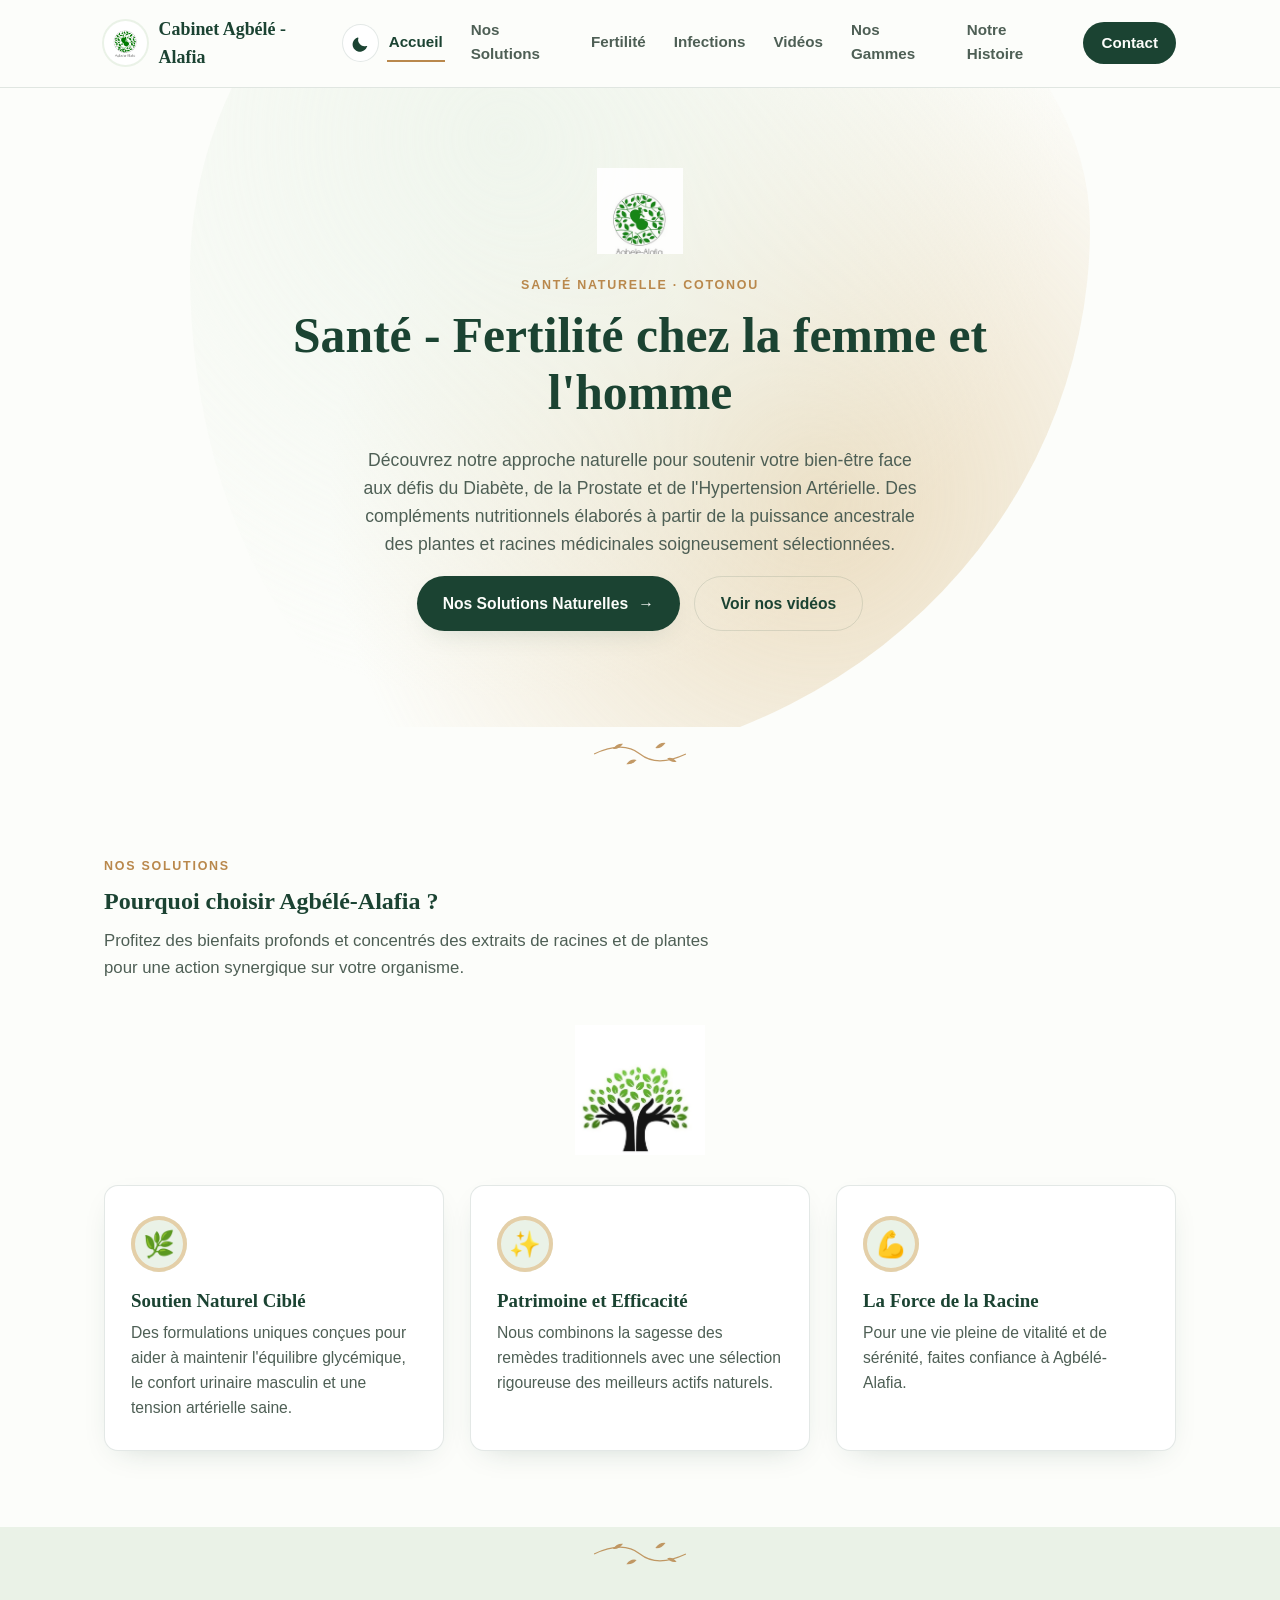
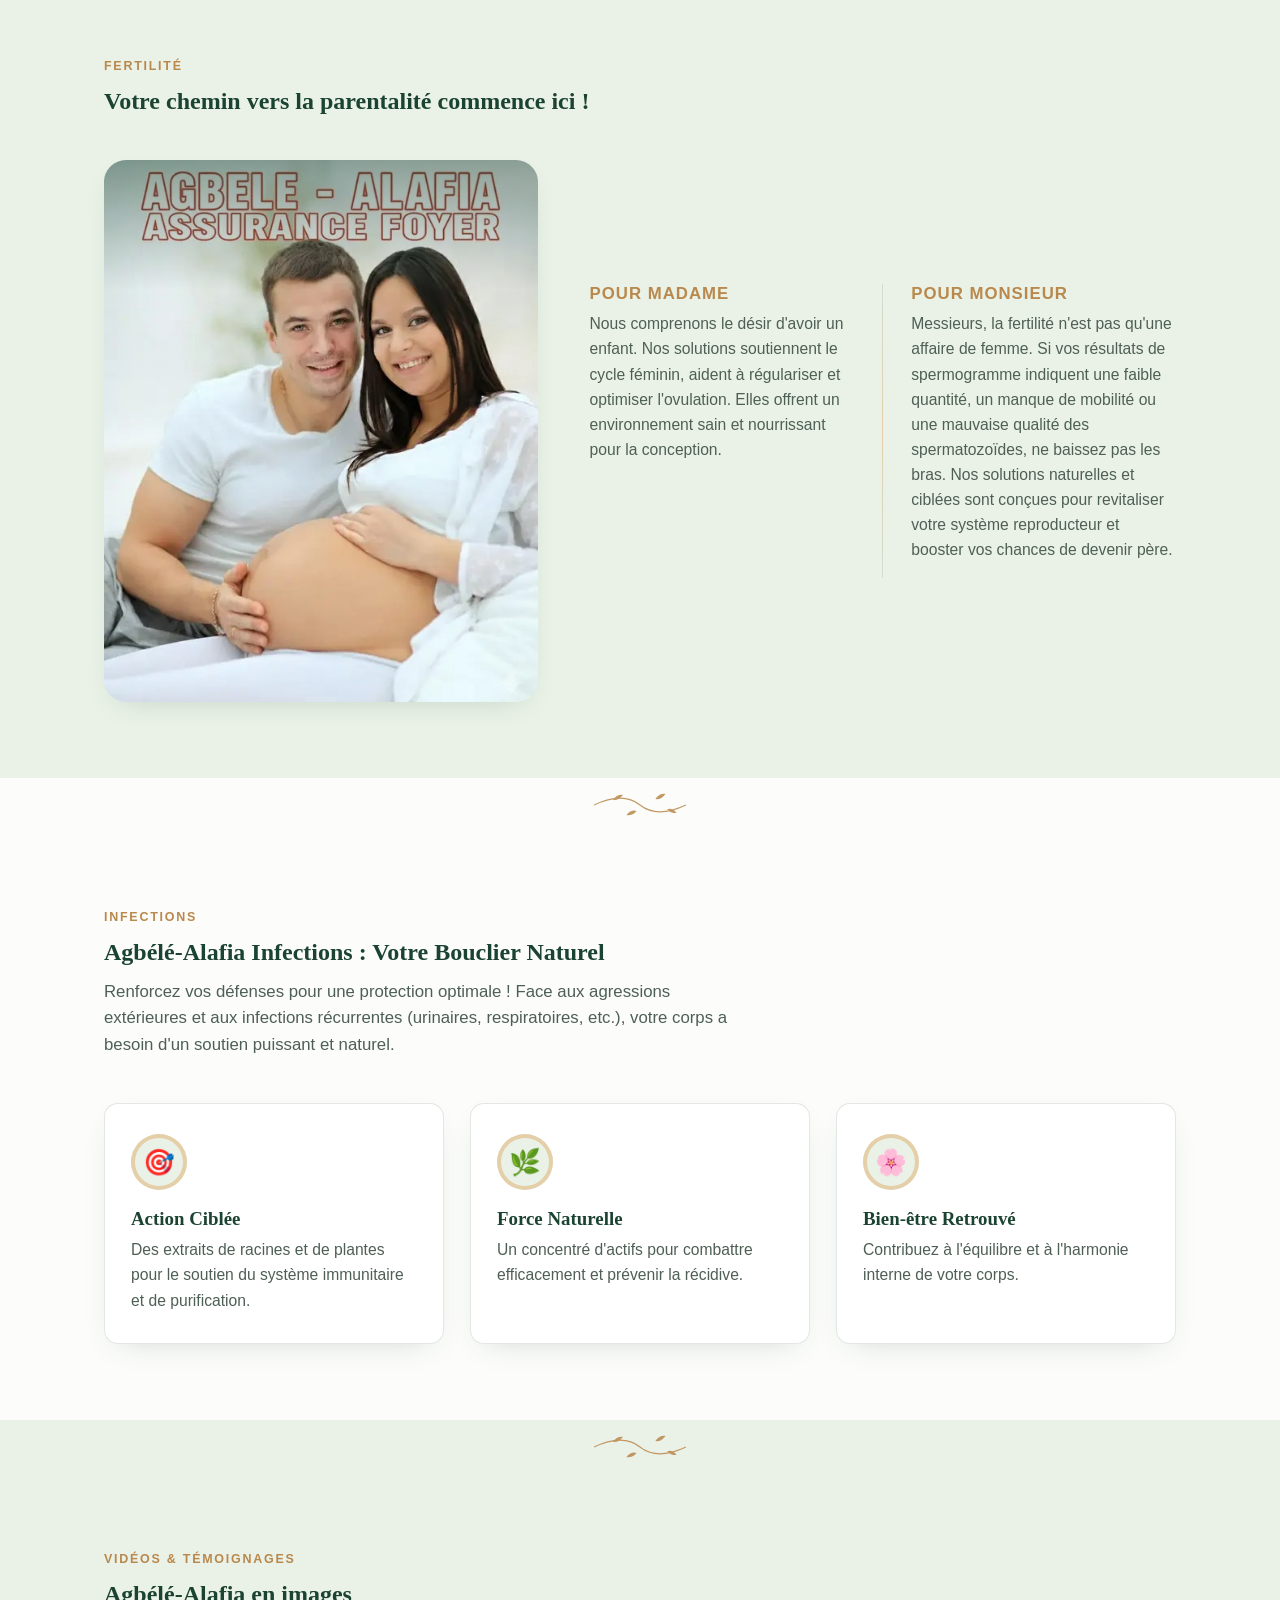
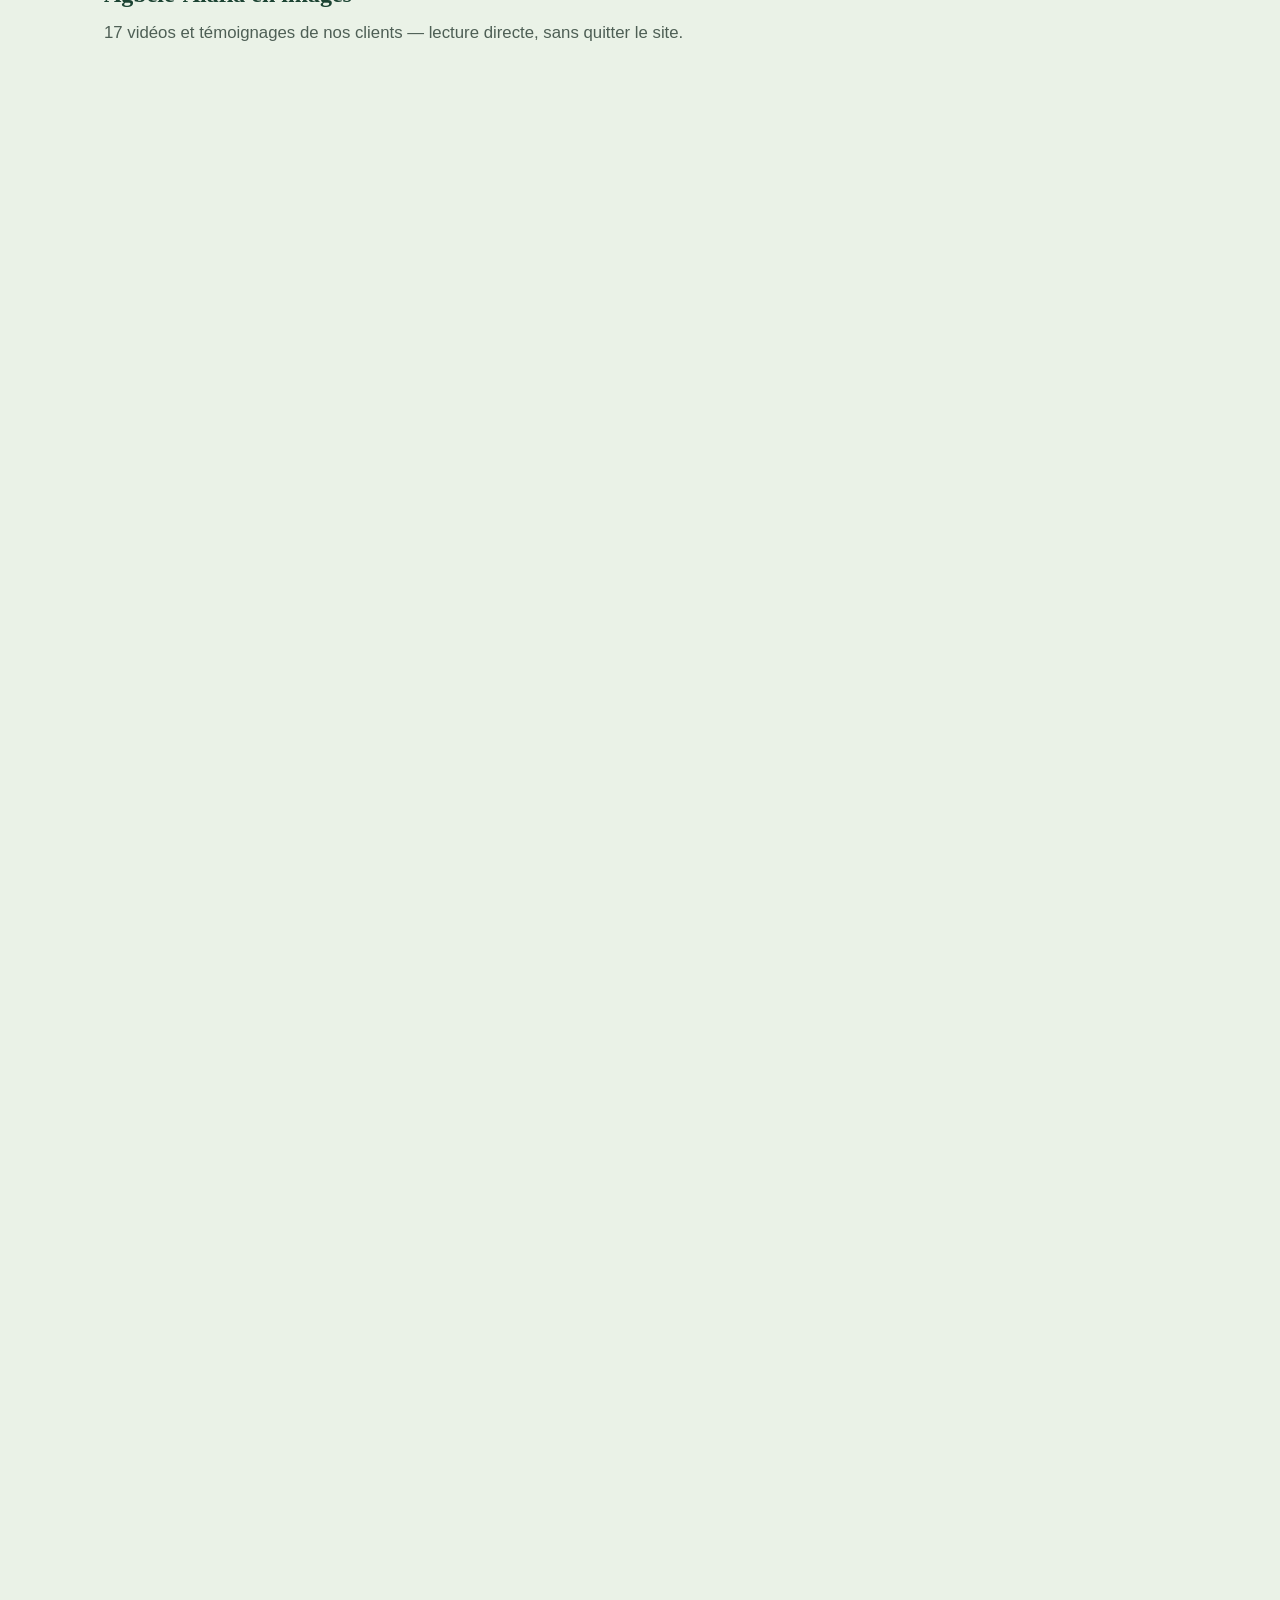
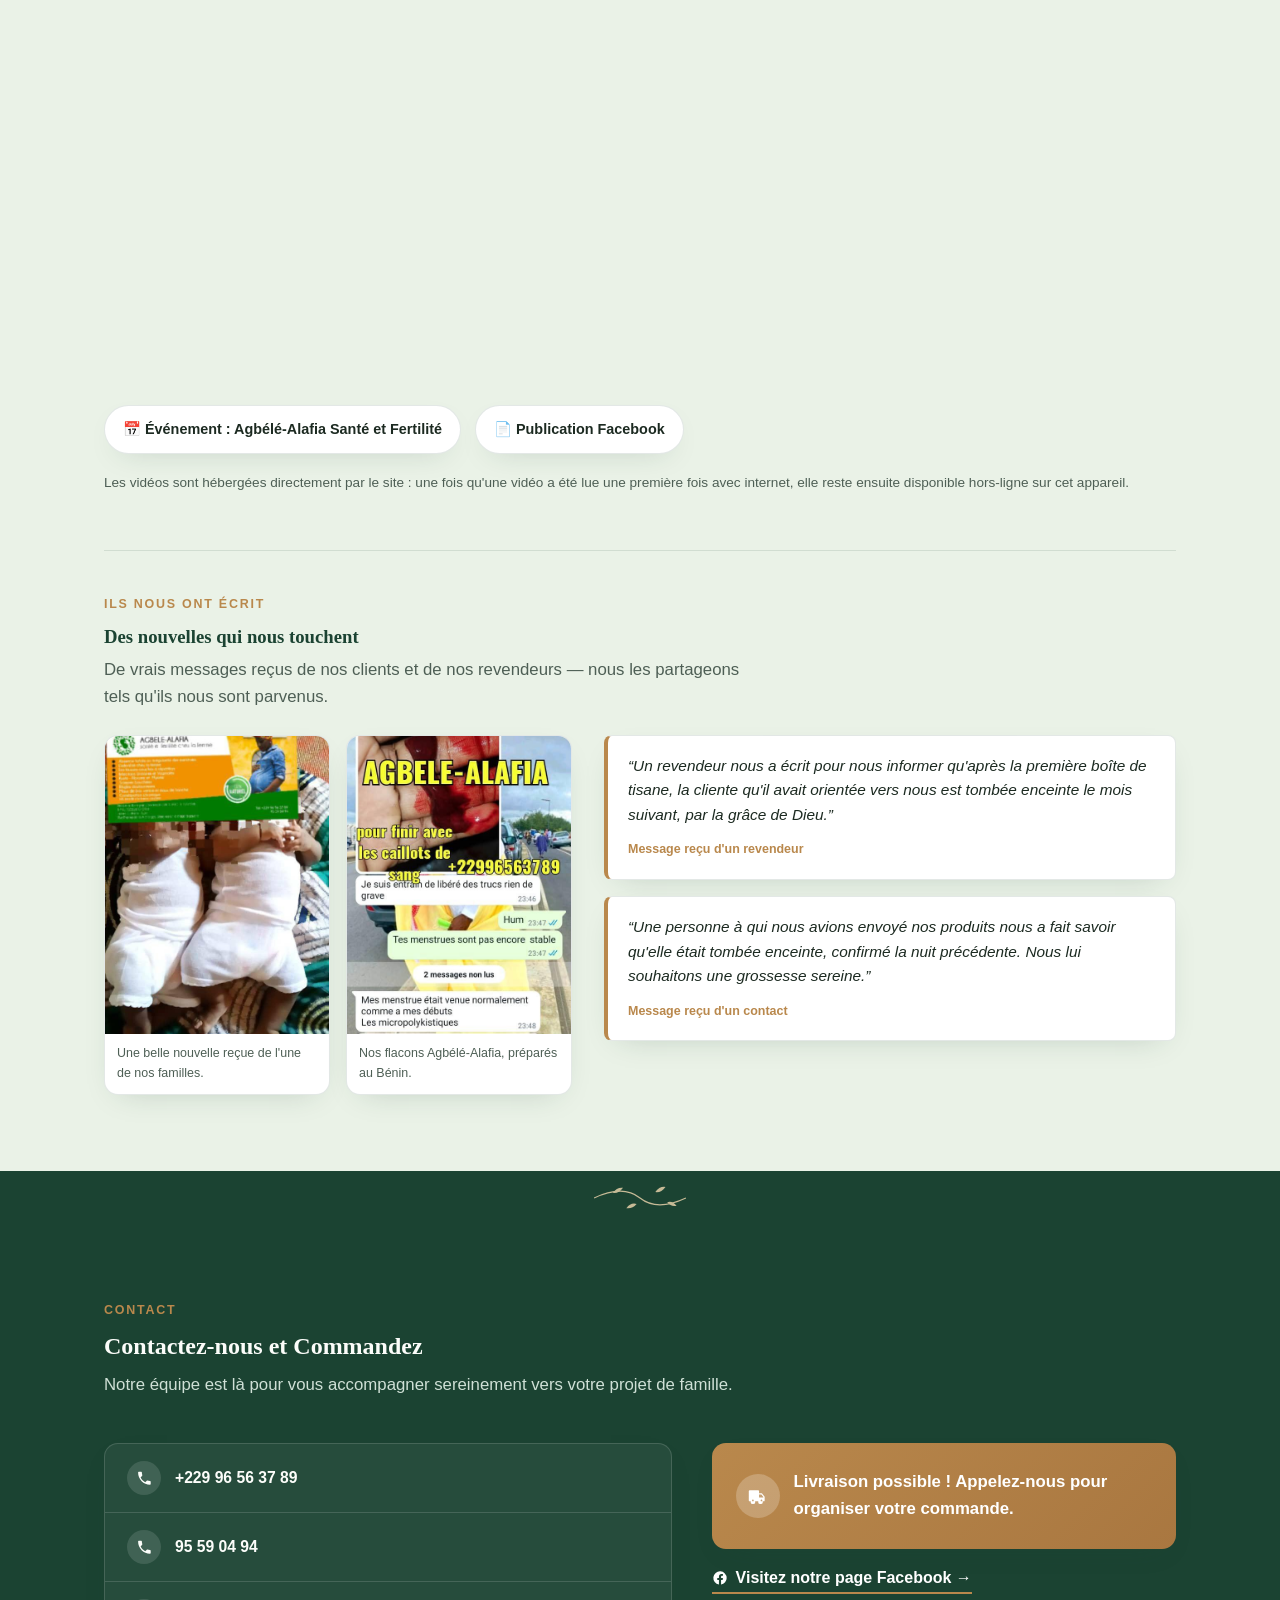
==== commit 08698d58: "Add files via upload" ====
--- a/index.html
+++ b/index.html
@@ -8,9 +8,9 @@
 
 <!-- Favicon & icônes -->
 <link rel="icon" href="favicon.ico" sizes="any">
-<link rel="icon" href="icons/favicon-32.png" type="image/png" sizes="32x32">
-<link rel="icon" href="icons/favicon-16.png" type="image/png" sizes="16x16">
-<link rel="apple-touch-icon" href="icons/apple-touch-icon.png">
+<link rel="icon" href="favicon-32.png" type="image/png" sizes="32x32">
+<link rel="icon" href="favicon-16.png" type="image/png" sizes="16x16">
+<link rel="apple-touch-icon" href="apple-touch-icon.png">
 
 <!-- Application web progressive (PWA) -->
 <link rel="manifest" href="manifest.json">
@@ -26,7 +26,7 @@
 <meta property="og:site_name" content="Cabinet Agbélé - Alafia">
 <meta property="og:title" content="Cabinet Agbélé - Alafia | Santé & Fertilité Naturelle">
 <meta property="og:description" content="Santé - Fertilité chez la femme et l'homme. Compléments nutritionnels naturels à base de plantes et racines médicinales. Cotonou, Bénin.">
-<meta property="og:image" content="https://agbelealafia.github.io/Agb-l-Alafia/images/og-image.jpg">
+<meta property="og:image" content="https://agbelealafia.github.io/Agb-l-Alafia/og-image.jpg">
 <meta property="og:image:width" content="1200">
 <meta property="og:image:height" content="630">
 <meta property="og:url" content="https://agbelealafia.github.io/Agb-l-Alafia/">
@@ -34,279 +34,9 @@
 <meta name="twitter:card" content="summary_large_image">
 <meta name="twitter:title" content="Cabinet Agbélé - Alafia | Santé & Fertilité Naturelle">
 <meta name="twitter:description" content="Santé - Fertilité chez la femme et l'homme. Compléments nutritionnels naturels. Cotonou, Bénin.">
-<meta name="twitter:image" content="https://agbelealafia.github.io/Agb-l-Alafia/images/og-image.jpg">
-
-<style>
-/* ==========================================================================
-   1. JETONS DE DESIGN — thème clair (par défaut) et thème sombre
-   ========================================================================== */
-:root{
-  --green-deep:   #1B4332;
-  --green-mid:    #4C7A63;
-  --green-soft:   #7FA88B;
-  --green-pale:   #EAF2E7;
-  --gold-root:    #B9884C;
-  --gold-root-soft:#E4CFA8;
-  --bg:           #FCFDFA;
-  --paper:        #FFFFFF;
-  --text:         #1C2A21;
-  --text-soft:    #4E5F55;
-  --text-invert:  #F3F7F1;
-  --border-soft:  rgba(27,67,50,0.12);
-  --header-bg:    rgba(252,253,250,0.92);
-  --shadow-soft:  0 18px 40px -22px rgba(27,67,50,0.35);
-  --shadow-card:  0 10px 30px -16px rgba(27,67,50,0.25);
-  --icon-fill:    var(--green-deep);
-
-  --font-display: Georgia,'Iowan Old Style','Palatino Linotype',Palatino,'Times New Roman',serif;
-  --font-body: -apple-system,BlinkMacSystemFont,'Segoe UI',Roboto,Helvetica,Arial,sans-serif;
-
-  --container: 1120px;
-  --radius-lg: 22px;
-  --radius-md: 14px;
-  --radius-sm: 8px;
-  color-scheme: light;
-}
-
-[data-theme="dark"]{
-  --green-deep:   #EAF2E7;
-  --green-mid:    #9CC7AE;
-  --green-soft:   #6FBE93;
-  --green-pale:   #17281F;
-  --gold-root:    #D8B074;
-  --gold-root-soft:#4A3C24;
-  --bg:           #0F1B15;
-  --paper:        #16261D;
-  --text:         #E8F0E9;
-  --text-soft:    #A9BDAE;
-  --text-invert:  #0F1B15;
-  --border-soft:  rgba(234,242,231,0.14);
-  --header-bg:    rgba(15,27,21,0.88);
-  --shadow-soft:  0 18px 40px -20px rgba(0,0,0,0.55);
-  --shadow-card:  0 10px 30px -16px rgba(0,0,0,0.5);
-  --icon-fill:    #9CC7AE;
-  color-scheme: dark;
-}
-
-/* ==========================================================================
-   2. RÉINITIALISATION & BASE
-   ========================================================================== */
-*,*::before,*::after{ box-sizing:border-box; }
-html{ scroll-behavior:smooth; }
-@media (prefers-reduced-motion: reduce){
-  html{ scroll-behavior:auto; }
-  *,*::before,*::after{ animation-duration:0.01ms !important; animation-iteration-count:1 !important; transition-duration:0.01ms !important; scroll-behavior:auto !important; }
-}
-body{
-  margin:0;
-  background:var(--bg);
-  color:var(--text);
-  font-family:var(--font-body);
-  line-height:1.6;
-  -webkit-font-smoothing:antialiased;
-  transition:background .3s ease, color .3s ease;
-}
-img{ max-width:100%; display:block; }
-a{ color:inherit; text-decoration:none; }
-h1,h2,h3{ font-family:var(--font-display); color:var(--green-deep); margin:0 0 .5em; font-weight:700; line-height:1.15; }
-p{ margin:0 0 1em; }
-ul{ margin:0; padding:0; list-style:none; }
-button{ font-family:inherit; }
-:focus-visible{ outline:3px solid var(--gold-root); outline-offset:3px; border-radius:4px; }
-.icon{ width:1em; height:1em; fill:currentColor; display:inline-block; vertical-align:-0.15em; }
-
-.container{ max-width:var(--container); margin:0 auto; padding:0 24px; }
-.eyebrow{
-  font-family:var(--font-body); text-transform:uppercase; letter-spacing:.14em;
-  font-size:.78rem; font-weight:700; color:var(--gold-root); margin:0 0 .9em;
-}
-.section-intro{ max-width:640px; color:var(--text-soft); font-size:1.05rem; }
-
-/* ==========================================================================
-   3. MOTIF SIGNATURE — brindille de feuilles
-   ========================================================================== */
-.divider{ display:flex; align-items:center; justify-content:center; padding:10px 0; background:var(--bg); }
-.divider svg{ width:150px; height:34px; opacity:.85; color:var(--gold-root); }
-.divider.on-pale{ background:var(--green-pale); }
-.divider.on-deep{ background:var(--green-deep); }
-.divider.on-deep svg{ color:var(--gold-root-soft); }
-[data-theme="dark"] .divider.on-deep{ background:#0B140F; }
-
-/* ==========================================================================
-   4. EN-TÊTE
-   ========================================================================== */
-.site-header{
-  position:sticky; top:0; z-index:50; background:var(--header-bg);
-  backdrop-filter:saturate(160%) blur(10px); border-bottom:1px solid var(--border-soft);
-}
-.header-inner{ max-width:var(--container); margin:0 auto; padding:12px 24px; display:flex; align-items:center; justify-content:space-between; gap:12px; }
-.brand{ display:flex; align-items:center; gap:12px; }
-.brand-logo{ width:44px; height:44px; border-radius:50%; background:#fff; padding:3px; box-shadow:0 0 0 2px var(--green-pale); object-fit:cover; }
-.brand-name{ font-family:var(--font-display); font-size:1.12rem; font-weight:700; color:var(--green-deep); }
-
-.header-actions{ display:flex; align-items:center; gap:8px; }
-.icon-btn{
-  display:inline-flex; align-items:center; justify-content:center; width:38px; height:38px;
-  border-radius:50%; border:1px solid var(--border-soft); background:var(--paper); color:var(--green-deep);
-  cursor:pointer; font-size:1.1rem; transition:transform .15s ease, background .2s ease;
-}
-.icon-btn:hover{ transform:translateY(-1px); background:var(--green-pale); }
-.install-btn{
-  display:none; align-items:center; gap:7px; background:var(--gold-root); color:#fff;
-  border:none; border-radius:999px; padding:9px 16px; font-weight:700; font-size:.86rem; cursor:pointer;
-  transition:transform .15s ease, box-shadow .15s ease;
-}
-.install-btn.show{ display:inline-flex; }
-.install-btn:hover{ transform:translateY(-1px); box-shadow:var(--shadow-card); }
-
-.nav-toggle{ display:none; flex-direction:column; justify-content:center; gap:5px; width:40px; height:40px; background:none; border:none; cursor:pointer; border-radius:8px; }
-.nav-toggle span{ display:block; width:22px; height:2px; background:var(--green-deep); margin:0 auto; transition:transform .25s ease, opacity .25s ease; }
-.nav-toggle[aria-expanded="true"] span:nth-child(1){ transform:translateY(7px) rotate(45deg); }
-.nav-toggle[aria-expanded="true"] span:nth-child(2){ opacity:0; }
-.nav-toggle[aria-expanded="true"] span:nth-child(3){ transform:translateY(-7px) rotate(-45deg); }
-
-.site-nav{ display:flex; align-items:center; gap:24px; }
-.site-nav a{ font-size:.95rem; font-weight:600; color:var(--text-soft); padding:6px 2px; border-bottom:2px solid transparent; transition:color .2s ease, border-color .2s ease; }
-.site-nav a:hover, .site-nav a.active{ color:var(--green-deep); border-color:var(--gold-root); }
-.site-nav a.nav-cta{ background:var(--green-deep); color:var(--bg); border:none; padding:9px 18px; border-radius:999px; font-weight:700; }
-.site-nav a.nav-cta:hover{ background:var(--green-mid); border-color:transparent; }
-
-/* ==========================================================================
-   5. HÉRO — sans photo : composition typographique + formes organiques
-   ========================================================================== */
-.hero{ position:relative; overflow:hidden; padding:80px 0 96px; text-align:center; }
-.hero-blob{
-  position:absolute; z-index:0; top:-220px; left:50%; transform:translateX(-50%);
-  width:900px; height:900px; border-radius:42% 58% 63% 37% / 45% 40% 60% 55%;
-  background:radial-gradient(circle at 35% 30%, var(--green-pale), transparent 65%),
-             radial-gradient(circle at 70% 70%, var(--gold-root-soft), transparent 55%);
-  opacity:.7; pointer-events:none;
-}
-.hero-inner{ position:relative; z-index:1; max-width:760px; margin:0 auto; padding:0 24px; }
-.hero-mark{ width:86px; height:86px; margin:0 auto 22px; opacity:.9; }
-.hero-copy h1{ font-size:clamp(2.1rem,4.6vw,3.1rem); }
-.hero-text{ color:var(--text-soft); font-size:1.1rem; max-width:560px; margin-left:auto; margin-right:auto; }
-.hero-actions{ display:flex; gap:14px; justify-content:center; flex-wrap:wrap; margin-top:8px; }
-.btn{ display:inline-flex; align-items:center; gap:10px; padding:14px 26px; border-radius:999px; font-weight:700; font-size:.98rem; transition:transform .2s ease, box-shadow .2s ease, background .2s ease; box-shadow:var(--shadow-card); }
-.btn-primary{ background:var(--green-deep); color:var(--bg); }
-.btn-primary:hover{ background:var(--green-mid); transform:translateY(-2px); box-shadow:var(--shadow-soft); }
-.btn-primary::after{ content:"→"; }
-.btn-ghost{ background:transparent; color:var(--green-deep); border:1.5px solid var(--border-soft); box-shadow:none; }
-.btn-ghost:hover{ border-color:var(--gold-root); transform:translateY(-2px); }
-
-/* ==========================================================================
-   6. SECTIONS GÉNÉRIQUES & CARTES
-   ========================================================================== */
-section{ padding:76px 0; }
-.on-pale{ background:var(--green-pale); }
-.section-head{ margin-bottom:44px; }
-
-.card-grid{ display:grid; grid-template-columns:repeat(3,1fr); gap:26px; margin-top:36px; }
-.card{ background:var(--paper); border:1px solid var(--border-soft); border-radius:var(--radius-md); padding:30px 26px; box-shadow:var(--shadow-card); transition:transform .25s ease, box-shadow .25s ease; }
-.card:hover{ transform:translateY(-4px); box-shadow:var(--shadow-soft); }
-.card-icon{ display:inline-flex; align-items:center; justify-content:center; width:56px; height:56px; border-radius:50%; font-size:1.6rem; background:var(--green-pale); box-shadow:0 0 0 4px var(--gold-root-soft) inset; margin-bottom:18px; }
-.card h3{ font-size:1.18rem; margin-bottom:.4em; }
-.card p{ color:var(--text-soft); font-size:.98rem; margin:0; }
-
-.solutions-visual{ display:flex; justify-content:center; margin:8px 0 -6px; }
-.solutions-visual img{ width:130px; height:130px; mix-blend-mode:multiply; opacity:.92; }
-[data-theme="dark"] .solutions-visual img{ mix-blend-mode:screen; opacity:.8; }
-
-/* ==========================================================================
-   7. FERTILITÉ — la photo du couple vit uniquement ici
-   ========================================================================== */
-.fertilite-grid{ display:grid; grid-template-columns:.85fr 1.15fr; gap:52px; align-items:center; margin-top:20px; }
-.fertilite-media{ border-radius:var(--radius-lg); overflow:hidden; box-shadow:var(--shadow-card); aspect-ratio:4/5; position:relative; }
-.fertilite-media img{ width:100%; height:100%; object-fit:cover; }
-.fertilite-media::after{ content:""; position:absolute; inset:0; background:linear-gradient(180deg, rgba(27,67,50,.5) 0%, rgba(27,67,50,.04) 24%, rgba(27,67,50,0) 42%); }
-.fertilite-columns{ display:grid; grid-template-columns:1fr auto 1fr; gap:28px; align-items:start; }
-.fertilite-col h3{ font-size:1.05rem; text-transform:uppercase; letter-spacing:.06em; color:var(--gold-root); font-family:var(--font-body); font-weight:700; }
-.fertilite-col p{ color:var(--text-soft); font-size:.98rem; }
-.fertilite-sep{ width:1px; background:linear-gradient(var(--border-soft),var(--gold-root-soft),var(--border-soft)); height:100%; }
-
-/* ==========================================================================
-   8. VIDÉOS & TÉMOIGNAGES
-   ========================================================================== */
-.video-grid{ display:grid; grid-template-columns:repeat(auto-fit,minmax(260px,1fr)); gap:24px; margin-top:36px; }
-.video-card{ background:var(--paper); border:1px solid var(--border-soft); border-radius:var(--radius-md); overflow:hidden; box-shadow:var(--shadow-card); }
-.video-frame-wrap{ position:relative; width:100%; aspect-ratio:16/9; background:var(--green-pale); }
-.video-frame-wrap iframe{ position:absolute; inset:0; width:100%; height:100%; border:0; }
-.video-caption{ display:flex; align-items:center; justify-content:space-between; gap:10px; padding:14px 16px; }
-.video-caption span{ font-weight:700; font-size:.92rem; }
-.video-caption a{ font-size:.82rem; color:var(--gold-root); font-weight:700; white-space:nowrap; }
-.video-more{ margin-top:30px; display:flex; flex-wrap:wrap; gap:14px; }
-.video-more a{
-  display:inline-flex; align-items:center; gap:8px; background:var(--paper); border:1px solid var(--border-soft);
-  padding:12px 18px; border-radius:999px; font-weight:700; font-size:.9rem; box-shadow:var(--shadow-card);
-}
-.video-more a:hover{ border-color:var(--gold-root); }
-.video-note{ font-size:.85rem; color:var(--text-soft); margin-top:18px; }
-
-/* ==========================================================================
-   9. CONTACT
-   ========================================================================== */
-.contact{ background:var(--green-deep); color:var(--bg); }
-[data-theme="dark"] .contact{ background:#0B140F; }
-.contact .eyebrow{ color:var(--gold-root); }
-.contact h2{ color:inherit; }
-.contact .section-intro{ color:#CFE0D6; }
-[data-theme="dark"] .contact .section-intro{ color:#8FA79A; }
-.contact-grid{ display:grid; grid-template-columns:1.1fr .9fr; gap:40px; margin-top:36px; align-items:start; }
-.contact-info{ background:rgba(255,255,255,.05); border:1px solid rgba(255,255,255,.14); border-radius:var(--radius-md); box-shadow:var(--shadow-card); overflow:hidden; }
-.contact-row{ display:flex; align-items:center; gap:14px; padding:17px 22px; border-bottom:1px solid rgba(255,255,255,.14); font-weight:600; font-size:.98rem; transition:background .2s ease; }
-.contact-row:last-child{ border-bottom:none; }
-a.contact-row:hover{ background:rgba(255,255,255,.08); }
-.contact-row .icon-badge{ width:34px; height:34px; flex-shrink:0; border-radius:50%; display:inline-flex; align-items:center; justify-content:center; background:rgba(255,255,255,.12); font-size:1.05rem; }
-.contact-address{ align-items:flex-start; font-weight:500; }
-
-.delivery-banner{ background:linear-gradient(135deg, var(--gold-root), #a97740); color:#fff; border-radius:var(--radius-md); padding:26px 24px; font-weight:700; font-size:1.05rem; box-shadow:var(--shadow-card); display:flex; align-items:center; gap:14px; }
-.delivery-banner .icon-badge{ width:44px; height:44px; border-radius:50%; background:rgba(255,255,255,.22); display:inline-flex; align-items:center; justify-content:center; font-size:1.4rem; flex-shrink:0; }
-.fb-btn{ margin-top:16px; display:inline-flex; align-items:center; gap:8px; color:#fff; font-weight:700; border-bottom:2px solid var(--gold-root); padding-bottom:2px; }
-
-/* ==========================================================================
-   10. PIED DE PAGE
-   ========================================================================== */
-.site-footer{ background:var(--green-deep); color:var(--bg); padding:48px 0 30px; text-align:center; }
-[data-theme="dark"] .site-footer{ background:#0B140F; }
-.footer-logo{ width:56px; height:56px; border-radius:50%; margin:0 auto 14px; background:#fff; padding:4px; }
-.site-footer p{ margin:0 0 .4em; }
-.footer-text{ font-family:var(--font-display); font-size:1.15rem; }
-.footer-legal{ opacity:.7; font-size:.85rem; margin-top:14px; }
-
-/* ==========================================================================
-   11. RÉVÉLATION AU DÉFILEMENT
-   ========================================================================== */
-.reveal{ opacity:0; transform:translateY(18px); transition:opacity .7s ease, transform .7s ease; }
-.reveal.is-visible{ opacity:1; transform:translateY(0); }
-@media (prefers-reduced-motion: reduce){ .reveal{ opacity:1; transform:none; transition:none; } }
-
-/* ==========================================================================
-   12. RESPONSIVE
-   ========================================================================== */
-@media (max-width: 880px){
-  .fertilite-grid{ grid-template-columns:1fr; }
-  .fertilite-media{ aspect-ratio:16/10; }
-  .fertilite-columns{ grid-template-columns:1fr; }
-  .fertilite-sep{ width:100%; height:1px; background:linear-gradient(90deg,var(--border-soft),var(--gold-root-soft),var(--border-soft)); }
-  .card-grid{ grid-template-columns:1fr 1fr; }
-  .contact-grid{ grid-template-columns:1fr; }
-}
-@media (max-width: 640px){
-  .nav-toggle{ display:flex; }
-  .site-nav{
-    position:absolute; top:100%; left:0; right:0; background:var(--paper); border-bottom:1px solid var(--border-soft);
-    flex-direction:column; align-items:stretch; gap:0; max-height:0; overflow:hidden; transition:max-height .3s ease;
-  }
-  .site-nav.open{ max-height:420px; }
-  .site-nav a{ padding:16px 24px; border-bottom:1px solid var(--border-soft); border-radius:0; }
-  .site-nav a.nav-cta{ margin:14px 24px; text-align:center; }
-  .card-grid{ grid-template-columns:1fr; }
-  section{ padding:56px 0; }
-  .hero{ padding:52px 0 64px; }
-  .install-btn span.install-label{ display:none; }
-  .install-btn{ width:38px; height:38px; padding:0; justify-content:center; border-radius:50%; }
-}
-</style>
+<meta name="twitter:image" content="https://agbelealafia.github.io/Agb-l-Alafia/og-image.jpg">
+
+<link rel="stylesheet" href="styles.css">
 </head>
 <body>
 
@@ -322,12 +52,13 @@
   <symbol id="icon-moon" viewBox="0 0 24 24"><path d="M20.7 14.9a8.5 8.5 0 0 1-10.6-10.6c.2-.6-.4-1.2-1-1a10 10 0 1 0 12.6 12.6c.6-.2.6-1 0-1z"/></symbol>
   <symbol id="icon-install" viewBox="0 0 24 24"><path d="M12 3a1 1 0 0 1 1 1v9.6l2.9-2.9a1 1 0 1 1 1.4 1.4l-4.6 4.6a1 1 0 0 1-1.4 0L6.7 12a1 1 0 1 1 1.4-1.4l2.9 2.9V4a1 1 0 0 1 1-1zM5 19a1 1 0 0 1 1-1h12a1 1 0 1 1 0 2H6a1 1 0 0 1-1-1z"/></symbol>
   <symbol id="icon-play" viewBox="0 0 24 24"><path d="M8 5.5v13l11-6.5-11-6.5z"/></symbol>
+  <symbol id="icon-pause" viewBox="0 0 24 24"><path d="M7 5.5h4v13H7v-13zm6 0h4v13h-4v-13z"/></symbol>
 </svg>
 
 <header class="site-header">
   <div class="header-inner">
     <a href="#accueil" class="brand">
-      <img src="images/logo.jpg" alt="Logo Cabinet Agbélé-Alafia" class="brand-logo">
+      <img id="img-logo-header" src="logo.jpg" alt="Logo Cabinet Agbélé-Alafia" class="brand-logo">
       <span class="brand-name" id="brand-name">Cabinet Agbélé - Alafia</span>
     </a>
     <div class="header-actions">
@@ -346,6 +77,8 @@
         <a href="#fertilite" data-nav="fertilite" id="nav-fertilite">Fertilité</a>
         <a href="#infections" data-nav="infections" id="nav-infections">Infections</a>
         <a href="#videos" data-nav="videos" id="nav-videos">Vidéos</a>
+        <a href="galerie.html" id="nav-galerie">Nos Gammes</a>
+        <a href="historique.html" id="nav-historique">Notre Histoire</a>
         <a href="#contact" data-nav="contact" id="nav-contact" class="nav-cta">Contact</a>
       </nav>
     </div>
@@ -358,7 +91,7 @@
     <div class="hero-blob" aria-hidden="true"></div>
     <div class="hero-inner">
       <div class="hero-copy reveal">
-        <img src="icons/icon-192.png" alt="" class="hero-mark" aria-hidden="true">
+        <img src="icon-192.png" alt="" class="hero-mark" aria-hidden="true">
         <p class="eyebrow" id="hero-eyebrow">Santé naturelle · Cotonou</p>
         <h1 id="hero-title">Santé - Fertilité chez la femme et l'homme</h1>
         <p class="hero-text" id="hero-text"></p>
@@ -379,7 +112,7 @@
         <h2 id="solutions-title">Pourquoi choisir Agbélé-Alafia ?</h2>
         <p class="section-intro" id="solutions-intro"></p>
       </div>
-      <div class="solutions-visual reveal" aria-hidden="true"><img src="images/nature.jpg" alt=""></div>
+      <div class="solutions-visual reveal" aria-hidden="true"><img id="img-nature" src="nature.jpg" alt=""></div>
       <div class="card-grid">
         <article class="card reveal"><span class="card-icon" id="sol-icon-1">🌿</span><h3 id="sol-title-1">Soutien Naturel Ciblé</h3><p id="sol-text-1"></p></article>
         <article class="card reveal"><span class="card-icon" id="sol-icon-2">✨</span><h3 id="sol-title-2">Patrimoine et Efficacité</h3><p id="sol-text-2"></p></article>
@@ -397,7 +130,7 @@
         <h2 id="fert-title">Votre chemin vers la parentalité commence ici !</h2>
       </div>
       <div class="fertilite-grid">
-        <div class="fertilite-media reveal"><img src="images/fertilite.jpg" alt="Couple souriant, accompagnement fertilité Agbélé-Alafia"></div>
+        <div class="fertilite-media reveal"><img id="img-fertilite" src="fertilite.jpg" alt="Couple souriant, accompagnement fertilité Agbélé-Alafia"></div>
         <div class="fertilite-columns reveal">
           <div class="fertilite-col"><h3 id="fert-femme-title">Pour Madame</h3><p id="fert-femme-text"></p></div>
           <div class="fertilite-sep" aria-hidden="true"></div>
@@ -435,7 +168,20 @@
       </div>
       <div class="video-grid reveal" id="video-grid"></div>
       <div class="video-more reveal" id="video-more"></div>
-      <p class="video-note">La lecture des vidéos utilise le lecteur officiel Facebook et nécessite une connexion internet, même si le reste du site fonctionne hors-ligne.</p>
+      <p class="video-note">Les vidéos sont hébergées directement par le site : une fois qu'une vidéo a été lue une première fois avec internet, elle reste ensuite disponible hors-ligne sur cet appareil.</p>
+
+      <div class="testi-block reveal">
+        <p class="eyebrow" id="testi-eyebrow">Ils nous ont écrit</p>
+        <h3 id="testi-title">Des nouvelles qui nous touchent</h3>
+        <p class="section-intro" id="testi-intro"></p>
+        <div class="testi-grid">
+          <div class="testi-photos">
+            <figure><img id="testi-photo1" src="" alt="Témoignage client Agbélé-Alafia"><figcaption id="testi-photo1-caption"></figcaption></figure>
+            <figure><img id="testi-photo2" src="" alt="Produits Agbélé-Alafia"><figcaption id="testi-photo2-caption"></figcaption></figure>
+          </div>
+          <div class="testi-quotes" id="testi-quotes"></div>
+        </div>
+      </div>
     </div>
   </section>
 
@@ -467,7 +213,7 @@
 </main>
 
 <footer class="site-footer">
-  <img src="images/logo.jpg" alt="Logo Cabinet Agbélé-Alafia" class="footer-logo">
+  <img id="img-logo-footer" src="logo.jpg" alt="Logo Cabinet Agbélé-Alafia" class="footer-logo">
   <p class="footer-text" id="footer-text">Cabinet Agbélé-Alafia : Pour que la vie continue.</p>
   <p class="footer-legal" id="footer-legal">© 2026 Cabinet Agbélé - Alafia. Tous droits réservés.</p>
 </footer>
@@ -478,6 +224,7 @@
    ========================================================================== */
 const DEFAULT_DATA = {
   siteTitle:"Cabinet Agbélé - Alafia",
+  sections:{solutions:true,fertilite:true,infections:true,videos:true},
   nav:{accueil:"Accueil",solutions:"Nos Solutions",fertilite:"Fertilité",infections:"Infections",videos:"Vidéos",contact:"Contact"},
   hero:{eyebrow:"Santé naturelle · Cotonou",title:"Santé - Fertilité chez la femme et l'homme",
     text:"Découvrez notre approche naturelle pour soutenir votre bien-être face aux défis du Diabète, de la Prostate et de l'Hypertension Artérielle. Des compléments nutritionnels élaborés à partir de la puissance ancestrale des plantes et racines médicinales soigneusement sélectionnées.",
@@ -496,59 +243,165 @@
     item2_icon:"🌿",item2_title:"Force Naturelle",item2_text:"Un concentré d'actifs pour combattre efficacement et prévenir la récidive.",
     item3_icon:"🌸",item3_title:"Bien-être Retrouvé",item3_text:"Contribuez à l'équilibre et à l'harmonie interne de votre corps."},
   videos:{eyebrow:"Vidéos & témoignages",title:"Agbélé-Alafia en images",
-    intro:"Retrouvez nos publications et témoignages, directement issus de notre page Facebook officielle.",
+    intro:"17 vidéos et témoignages de nos clients — lecture directe, sans quitter le site.",
     items:[
-      {label:"Vidéo 1",url:"https://www.facebook.com/share/v/1DF4SzppKY/"},
-      {label:"Vidéo 2",url:"https://www.facebook.com/share/v/1DM6QVG8kz/"},
-      {label:"Vidéo 3",url:"https://www.facebook.com/share/v/1Te74xaLpu/"},
-      {label:"Vidéo 4",url:"https://www.facebook.com/share/v/1cP71ZPJs2/"},
-      {label:"Vidéo 5",url:"https://www.facebook.com/share/r/1DTzYFU6d8/"},
-      {label:"Vidéo 6",url:"https://www.facebook.com/share/v/1DLRyQWcvA/"},
-      {label:"Vidéo 7",url:"https://www.facebook.com/share/r/17yimfwj8P/"},
-      {label:"Vidéo 8",url:"https://www.facebook.com/share/1F8iReqeMb/"}
+      {id:"v1",title:"Vidéo 1",file:"VID-20260730-WA0051.mp4",poster:"VID-20260730-WA0051-poster.jpg",active:true},
+      {id:"v2",title:"Vidéo 2",file:"VID-20260730-WA0052.mp4",poster:"VID-20260730-WA0052-poster.jpg",active:true},
+      {id:"v3",title:"Vidéo 3",file:"VID-20260730-WA0053.mp4",poster:"VID-20260730-WA0053-poster.jpg",active:true},
+      {id:"v4",title:"Vidéo 4",file:"VID-20260730-WA0054.mp4",poster:"VID-20260730-WA0054-poster.jpg",active:true},
+      {id:"v5",title:"Vidéo 5",file:"VID-20260730-WA0055.mp4",poster:"VID-20260730-WA0055-poster.jpg",active:true},
+      {id:"v6",title:"Vidéo 6",file:"VID-20260730-WA0056.mp4",poster:"VID-20260730-WA0056-poster.jpg",active:true},
+      {id:"v7",title:"Témoignage 1",file:"VID-20260801-WA0038.mp4",poster:"VID-20260801-WA0038-poster.jpg",active:true},
+      {id:"v8",title:"Témoignage 2",file:"VID-20260801-WA0041.mp4",poster:"VID-20260801-WA0041-poster.jpg",active:true},
+      {id:"v9",title:"Témoignage 3",file:"VID-20260801-WA0042.mp4",poster:"VID-20260801-WA0042-poster.jpg",active:true},
+      {id:"v10",title:"Témoignage 4",file:"VID-20260801-WA0043.mp4",poster:"VID-20260801-WA0043-poster.jpg",active:true},
+      {id:"v11",title:"Témoignage 5",file:"VID-20260801-WA0044.mp4",poster:"VID-20260801-WA0044-poster.jpg",active:true},
+      {id:"v12",title:"Témoignage 6",file:"VID-20260801-WA0045.mp4",poster:"VID-20260801-WA0045-poster.jpg",active:true},
+      {id:"v13",title:"Témoignage 7",file:"VID-20260801-WA0046.mp4",poster:"VID-20260801-WA0046-poster.jpg",active:true},
+      {id:"v14",title:"Témoignage 8",file:"VID-20260801-WA0047.mp4",poster:"VID-20260801-WA0047-poster.jpg",active:true},
+      {id:"v15",title:"Témoignage 9",file:"VID-20260801-WA0048.mp4",poster:"VID-20260801-WA0048-poster.jpg",active:true},
+      {id:"v16",title:"Témoignage 10",file:"VID-20260801-WA0049.mp4",poster:"VID-20260801-WA0049-poster.jpg",active:true},
+      {id:"v17",title:"Témoignage 11",file:"VID-20260801-WA0050.mp4",poster:"VID-20260801-WA0050-poster.jpg",active:true}
     ],
     eventLabel:"📅 Événement : Agbélé-Alafia Santé et Fertilité",
     eventUrl:"https://facebook.com/events/s/agbele-alafia-sante-et-fertili/1687059961923750/",
     postLabel:"📄 Publication Facebook",
     postUrl:"https://www.facebook.com/61557355948928/posts/122245858208245198/?app=fbl"},
+  temoignages:{eyebrow:"Ils nous ont écrit",title:"Des nouvelles qui nous touchent",
+    intro:"De vrais messages reçus de nos clients et de nos revendeurs — nous les partageons tels qu'ils nous sont parvenus.",
+    photo1:"temoignage-jumeaux.jpg",photo1_caption:"Une belle nouvelle reçue de l'une de nos familles.",
+    photo2:"produits-flacons.jpg",photo2_caption:"Nos flacons Agbélé-Alafia, préparés au Bénin.",
+    quotes:[
+      {id:"t1",text:"Un revendeur nous a écrit pour nous informer qu'après la première boîte de tisane, la cliente qu'il avait orientée vers nous est tombée enceinte le mois suivant, par la grâce de Dieu.",source:"Message reçu d'un revendeur",active:true},
+      {id:"t2",text:"Une personne à qui nous avions envoyé nos produits nous a fait savoir qu'elle était tombée enceinte, confirmé la nuit précédente. Nous lui souhaitons une grossesse sereine.",source:"Message reçu d'un contact",active:true}
+    ]},
+  posters:[
+    {id:"p1",title:"Prostate & Diabète",tags:["Prostate","Diabète","Hypertension"],image:"poster-prostate-diabete.jpg",
+      description:"Une formulation pensée pour accompagner le confort urinaire masculin, l'équilibre glycémique et une tension artérielle saine.",active:true},
+    {id:"p2",title:"Dégraisseur",tags:["Digestion","Silhouette"],image:"poster-degraisseur.jpg",
+      description:"Aide à soulager le gonflement du ventre, la constipation chronique et les maux de hanche liés au surpoids. Déconseillé aux femmes enceintes.",active:true},
+    {id:"p3",title:"Santé & Fertilité chez la Femme",tags:["Fertilité","Cycle féminin"],image:"poster-fertilite-femme.jpg",
+      description:"Un soutien pensé pour accompagner le cycle féminin : régularité des menstrues, confort pendant les règles et accompagnement des infections urinaires et vaginales. Déconseillé aux femmes enceintes.",active:true},
+    {id:"p4",title:"Hémophar — Hémorroïdes",tags:["Confort digestif"],image:"poster-hemophar.jpg",
+      description:"Conçu pour soulager les brûlures, douleurs et inflammations liées aux hémorroïdes internes et externes.",active:true},
+    {id:"p5",title:"Assurance Foyer",tags:["Vitalité","Couple"],image:"poster-assurance-foyer.jpg",
+      description:"Un soutien naturel pensé pour la vitalité masculine et le bien-être du couple, en cas de fatigue générale ou de baisse d'énergie.",active:true},
+    {id:"p6",title:"Infections",tags:["Immunité"],image:"poster-infections-gamme.jpg",
+      description:"Un soutien du système immunitaire face aux infections urinaires, aux démangeaisons, à la fatigue générale et aux troubles digestifs.",active:true}
+  ],
+  historique:{
+    configured:false,
+    title:"Historique & Origine",
+    founderName:"",
+    founderRole:"Fondateur — Cabinet Agbélé-Alafia",
+    founderOrigin:"",
+    founderPhoto:"",
+    story:""},
   contact:{eyebrow:"Contact",title:"Contactez-nous et Commandez",
     intro:"Notre équipe est là pour vous accompagner sereinement vers votre projet de famille.",
-    phone1:"+229 01 57 35 36 35",phone2:"01 96 56 37 89",whatsapp:"57353635",email:"agbelealafia@gmail.com",
-    deliveryText:"Livraison possible ! Appelez le 0157353635.",
+    phone1:"+229 96 56 37 89",phone2:"95 59 04 94",whatsapp:"57353635",email:"agbelealafia@gmail.com",
+    deliveryText:"Livraison possible ! Appelez-nous pour organiser votre commande.",
     facebook:"https://www.facebook.com/profile.php?id=61557355948928",
     address:"Agla, Rue Pharmacie des Archanges, 3ème maison à étages à gauche, Cotonou, Bénin, 00229"},
-  footer:{text:"Cabinet Agbélé-Alafia : Pour que la vie continue.",legal:"© 2026 Cabinet Agbélé - Alafia. Tous droits réservés."}
+  footer:{text:"Cabinet Agbélé-Alafia : Pour que la vie continue.",legal:"© 2026 Cabinet Agbélé - Alafia — Produit au Bénin par DEGRE SERVICE BÉNIN SARL — N° IFU : 3202113342966. Tous droits réservés."},
+  images:{logo:"logo.jpg",fertilite:"fertilite.jpg",nature:"nature.jpg"}
 };
 
 /* ---------- Rendu du contenu texte ---------- */
 function setText(id, val){ const el=document.getElementById(id); if(el && val!=null && val!=="") el.textContent=val; }
 function setHref(id, val){ const el=document.getElementById(id); if(el && val) el.setAttribute('href', val); }
+function setSrc(id, val){ const el=document.getElementById(id); if(el && val) el.setAttribute('src', val); }
 function digits(str){ return (str||"").replace(/[^\d+]/g,""); }
+
+function toggleSection(sectionId, navId, visible){
+  const el = document.getElementById(sectionId);
+  if(el){
+    el.style.display = visible ? '' : 'none';
+    const prev = el.previousElementSibling;
+    if(prev && prev.classList && prev.classList.contains('divider')) prev.style.display = visible ? '' : 'none';
+  }
+  const nav = document.getElementById(navId);
+  if(nav) nav.style.display = visible ? '' : 'none';
+}
+
+function esc(s){ return (s||'').replace(/[&<>"']/g, c => ({'&':'&amp;','<':'&lt;','>':'&gt;','"':'&quot;',"'":'&#39;'}[c])); }
 
 function renderVideos(d){
   const grid = document.getElementById('video-grid');
   const more = document.getElementById('video-more');
   if(!grid || !d.videos) return;
   grid.innerHTML = '';
-  (d.videos.items||[]).forEach((item) => {
+  (d.videos.items||[]).filter(it => it.active !== false && it.file).forEach((item) => {
     const card = document.createElement('div');
     card.className = 'video-card';
-    const embed = 'https://www.facebook.com/plugins/video.php?href=' + encodeURIComponent(item.url) + '&show_text=false';
-    card.innerHTML = `<div class="video-frame-wrap"><iframe src="${embed}" loading="lazy" allow="autoplay; encrypted-media; picture-in-picture" allowfullscreen title="${item.label}"></iframe></div>
-      <div class="video-caption"><span>${item.label}</span><a href="${item.url}" target="_blank" rel="noopener">Ouvrir ↗</a></div>`;
+    const posterAttr = item.poster ? ` poster="${esc(item.poster)}"` : '';
+    card.innerHTML = `<div class="video-frame-wrap">
+        <video preload="none"${posterAttr} playsinline><source src="${esc(item.file)}" type="video/mp4">Votre navigateur ne prend pas en charge la lecture vidéo.</video>
+        <button class="video-play-btn" type="button" aria-label="Lire la vidéo">
+          <svg class="icon" aria-hidden="true"><use href="#icon-play"/></svg>
+        </button>
+      </div>
+      <div class="video-caption">${esc(item.title||'Vidéo')}</div>`;
     grid.appendChild(card);
   });
   if(more){
     more.innerHTML = '';
-    if(d.videos.eventUrl){ more.innerHTML += `<a href="${d.videos.eventUrl}" target="_blank" rel="noopener">${d.videos.eventLabel||'Événement'}</a>`; }
-    if(d.videos.postUrl){ more.innerHTML += `<a href="${d.videos.postUrl}" target="_blank" rel="noopener">${d.videos.postLabel||'Publication'}</a>`; }
+    if(d.videos.eventUrl){ more.innerHTML += `<a href="${esc(d.videos.eventUrl)}" target="_blank" rel="noopener">${esc(d.videos.eventLabel||'Événement')}</a>`; }
+    if(d.videos.postUrl){ more.innerHTML += `<a href="${esc(d.videos.postUrl)}" target="_blank" rel="noopener">${esc(d.videos.postLabel||'Publication')}</a>`; }
   }
 }
+
+function renderTestimonials(d){
+  const t = d.temoignages;
+  if(!t) return;
+  setText('testi-eyebrow', t.eyebrow); setText('testi-title', t.title); setText('testi-intro', t.intro);
+  const p1 = document.getElementById('testi-photo1'), p2 = document.getElementById('testi-photo2');
+  if(p1 && t.photo1){ p1.src = t.photo1; p1.closest('figure').style.display=''; } else if(p1){ p1.closest('figure').style.display='none'; }
+  if(p2 && t.photo2){ p2.src = t.photo2; p2.closest('figure').style.display=''; } else if(p2){ p2.closest('figure').style.display='none'; }
+  setText('testi-photo1-caption', t.photo1_caption); setText('testi-photo2-caption', t.photo2_caption);
+  const quotesEl = document.getElementById('testi-quotes');
+  if(quotesEl){
+    quotesEl.innerHTML = (t.quotes||[]).filter(q => q.active !== false && q.text).map(q =>
+      `<div class="testi-quote"><p>“${esc(q.text)}”</p><span>${esc(q.source||'')}</span></div>`
+    ).join('') || '';
+  }
+}
+
+/* ---------- Lecture / pause au clic (bouton unique par vidéo, une seule vidéo à la fois) ---------- */
+document.addEventListener('click', (e) => {
+  const btn = e.target.closest('.video-play-btn');
+  if(!btn) return;
+  const wrap = btn.closest('.video-frame-wrap');
+  const video = wrap && wrap.querySelector('video');
+  if(!video) return;
+  if(video.paused){
+    document.querySelectorAll('.video-frame-wrap video').forEach(v => { if(v !== video && !v.paused){ v.pause(); } });
+    video.play();
+  } else {
+    video.pause();
+  }
+});
+document.addEventListener('play', (e) => {
+  if(e.target.tagName === 'VIDEO'){
+    const wrap = e.target.closest('.video-frame-wrap');
+    if(wrap){ wrap.classList.add('is-playing'); const use = wrap.querySelector('.video-play-btn use'); if(use) use.setAttribute('href', '#icon-pause'); }
+  }
+}, true);
+document.addEventListener('pause', (e) => {
+  if(e.target.tagName === 'VIDEO'){
+    const wrap = e.target.closest('.video-frame-wrap');
+    if(wrap){ wrap.classList.remove('is-playing'); const use = wrap.querySelector('.video-play-btn use'); if(use) use.setAttribute('href', '#icon-play'); }
+  }
+}, true);
 
 function renderSite(d){
   try{
     document.title = d.siteTitle + " | Santé & Fertilité Naturelle";
     setText('brand-name', d.siteTitle);
+
+    const imgs = d.images || {};
+    setSrc('img-logo-header', imgs.logo); setSrc('img-logo-footer', imgs.logo);
+    setSrc('img-fertilite', imgs.fertilite); setSrc('img-nature', imgs.nature);
     setText('nav-accueil', d.nav.accueil); setText('nav-solutions', d.nav.solutions); setText('nav-fertilite', d.nav.fertilite);
     setText('nav-infections', d.nav.infections); setText('nav-videos', d.nav.videos); setText('nav-contact', d.nav.contact);
 
@@ -570,6 +423,7 @@
 
     setText('videos-eyebrow', d.videos.eyebrow); setText('videos-title', d.videos.title); setText('videos-intro', d.videos.intro);
     renderVideos(d);
+    renderTestimonials(d);
 
     setText('contact-eyebrow', d.contact.eyebrow); setText('contact-title', d.contact.title); setText('contact-intro', d.contact.intro);
     setText('contact-phone1', d.contact.phone1); setHref('contact-phone1-link', 'tel:' + digits(d.contact.phone1));
@@ -581,6 +435,12 @@
     setHref('contact-fb-link', d.contact.facebook);
 
     setText('footer-text', d.footer.text); setText('footer-legal', d.footer.legal);
+
+    const sec = d.sections || {};
+    toggleSection('solutions', 'nav-solutions', sec.solutions !== false);
+    toggleSection('fertilite', 'nav-fertilite', sec.fertilite !== false);
+    toggleSection('infections', 'nav-infections', sec.infections !== false);
+    toggleSection('videos', 'nav-videos', sec.videos !== false);
   }catch(e){ console.error("Erreur d'affichage du contenu :", e); }
 }
 
--- a/styles.css
+++ b/styles.css
@@ -0,0 +1,325 @@
+/* ==========================================================================
+   1. JETONS DE DESIGN — thème clair (par défaut) et thème sombre
+   ========================================================================== */
+:root{
+  --green-deep:   #1B4332;
+  --green-mid:    #4C7A63;
+  --green-soft:   #7FA88B;
+  --green-pale:   #EAF2E7;
+  --gold-root:    #B9884C;
+  --gold-root-soft:#E4CFA8;
+  --bg:           #FCFDFA;
+  --paper:        #FFFFFF;
+  --text:         #1C2A21;
+  --text-soft:    #4E5F55;
+  --text-invert:  #F3F7F1;
+  --border-soft:  rgba(27,67,50,0.12);
+  --header-bg:    rgba(252,253,250,0.92);
+  --shadow-soft:  0 18px 40px -22px rgba(27,67,50,0.35);
+  --shadow-card:  0 10px 30px -16px rgba(27,67,50,0.25);
+  --icon-fill:    var(--green-deep);
+
+  --font-display: Georgia,'Iowan Old Style','Palatino Linotype',Palatino,'Times New Roman',serif;
+  --font-body: -apple-system,BlinkMacSystemFont,'Segoe UI',Roboto,Helvetica,Arial,sans-serif;
+
+  --container: 1120px;
+  --radius-lg: 22px;
+  --radius-md: 14px;
+  --radius-sm: 8px;
+  color-scheme: light;
+}
+
+[data-theme="dark"]{
+  --green-deep:   #EAF2E7;
+  --green-mid:    #9CC7AE;
+  --green-soft:   #6FBE93;
+  --green-pale:   #17281F;
+  --gold-root:    #D8B074;
+  --gold-root-soft:#4A3C24;
+  --bg:           #0F1B15;
+  --paper:        #16261D;
+  --text:         #E8F0E9;
+  --text-soft:    #A9BDAE;
+  --text-invert:  #0F1B15;
+  --border-soft:  rgba(234,242,231,0.14);
+  --header-bg:    rgba(15,27,21,0.88);
+  --shadow-soft:  0 18px 40px -20px rgba(0,0,0,0.55);
+  --shadow-card:  0 10px 30px -16px rgba(0,0,0,0.5);
+  --icon-fill:    #9CC7AE;
+  color-scheme: dark;
+}
+
+/* ==========================================================================
+   2. RÉINITIALISATION & BASE
+   ========================================================================== */
+*,*::before,*::after{ box-sizing:border-box; }
+html{ scroll-behavior:smooth; }
+@media (prefers-reduced-motion: reduce){
+  html{ scroll-behavior:auto; }
+  *,*::before,*::after{ animation-duration:0.01ms !important; animation-iteration-count:1 !important; transition-duration:0.01ms !important; scroll-behavior:auto !important; }
+}
+body{
+  margin:0;
+  background:var(--bg);
+  color:var(--text);
+  font-family:var(--font-body);
+  line-height:1.6;
+  -webkit-font-smoothing:antialiased;
+  transition:background .3s ease, color .3s ease;
+}
+img{ max-width:100%; display:block; }
+a{ color:inherit; text-decoration:none; }
+h1,h2,h3{ font-family:var(--font-display); color:var(--green-deep); margin:0 0 .5em; font-weight:700; line-height:1.15; }
+p{ margin:0 0 1em; }
+ul{ margin:0; padding:0; list-style:none; }
+button{ font-family:inherit; }
+:focus-visible{ outline:3px solid var(--gold-root); outline-offset:3px; border-radius:4px; }
+.icon{ width:1em; height:1em; fill:currentColor; display:inline-block; vertical-align:-0.15em; }
+
+.container{ max-width:var(--container); margin:0 auto; padding:0 24px; }
+.eyebrow{
+  font-family:var(--font-body); text-transform:uppercase; letter-spacing:.14em;
+  font-size:.78rem; font-weight:700; color:var(--gold-root); margin:0 0 .9em;
+}
+.section-intro{ max-width:640px; color:var(--text-soft); font-size:1.05rem; }
+
+/* ==========================================================================
+   3. MOTIF SIGNATURE — brindille de feuilles
+   ========================================================================== */
+.divider{ display:flex; align-items:center; justify-content:center; padding:10px 0; background:var(--bg); }
+.divider svg{ width:150px; height:34px; opacity:.85; color:var(--gold-root); }
+.divider.on-pale{ background:var(--green-pale); }
+.divider.on-deep{ background:var(--green-deep); }
+.divider.on-deep svg{ color:var(--gold-root-soft); }
+[data-theme="dark"] .divider.on-deep{ background:#0B140F; }
+
+/* ==========================================================================
+   4. EN-TÊTE
+   ========================================================================== */
+.site-header{
+  position:sticky; top:0; z-index:50; background:var(--header-bg);
+  backdrop-filter:saturate(160%) blur(10px); border-bottom:1px solid var(--border-soft);
+}
+.header-inner{ max-width:var(--container); margin:0 auto; padding:12px 24px; display:flex; align-items:center; justify-content:space-between; gap:12px; }
+.brand{ display:flex; align-items:center; gap:12px; }
+.brand-logo{ width:44px; height:44px; border-radius:50%; background:#fff; padding:3px; box-shadow:0 0 0 2px var(--green-pale); object-fit:cover; }
+.brand-name{ font-family:var(--font-display); font-size:1.12rem; font-weight:700; color:var(--green-deep); }
+
+.header-actions{ display:flex; align-items:center; gap:8px; }
+.icon-btn{
+  display:inline-flex; align-items:center; justify-content:center; width:38px; height:38px;
+  border-radius:50%; border:1px solid var(--border-soft); background:var(--paper); color:var(--green-deep);
+  cursor:pointer; font-size:1.1rem; transition:transform .15s ease, background .2s ease;
+}
+.icon-btn:hover{ transform:translateY(-1px); background:var(--green-pale); }
+.install-btn{
+  display:none; align-items:center; gap:7px; background:var(--gold-root); color:#fff;
+  border:none; border-radius:999px; padding:9px 16px; font-weight:700; font-size:.86rem; cursor:pointer;
+  transition:transform .15s ease, box-shadow .15s ease;
+}
+.install-btn.show{ display:inline-flex; }
+.install-btn:hover{ transform:translateY(-1px); box-shadow:var(--shadow-card); }
+
+.nav-toggle{ display:none; flex-direction:column; justify-content:center; gap:5px; width:40px; height:40px; background:none; border:none; cursor:pointer; border-radius:8px; }
+.nav-toggle span{ display:block; width:22px; height:2px; background:var(--green-deep); margin:0 auto; transition:transform .25s ease, opacity .25s ease; }
+.nav-toggle[aria-expanded="true"] span:nth-child(1){ transform:translateY(7px) rotate(45deg); }
+.nav-toggle[aria-expanded="true"] span:nth-child(2){ opacity:0; }
+.nav-toggle[aria-expanded="true"] span:nth-child(3){ transform:translateY(-7px) rotate(-45deg); }
+
+.site-nav{ display:flex; align-items:center; gap:24px; }
+.site-nav a{ font-size:.95rem; font-weight:600; color:var(--text-soft); padding:6px 2px; border-bottom:2px solid transparent; transition:color .2s ease, border-color .2s ease; }
+.site-nav a:hover, .site-nav a.active{ color:var(--green-deep); border-color:var(--gold-root); }
+.site-nav a.nav-cta{ background:var(--green-deep); color:var(--bg); border:none; padding:9px 18px; border-radius:999px; font-weight:700; }
+.site-nav a.nav-cta:hover{ background:var(--green-mid); border-color:transparent; }
+
+/* ==========================================================================
+   5. HÉRO — sans photo : composition typographique + formes organiques
+   ========================================================================== */
+.hero{ position:relative; overflow:hidden; padding:80px 0 96px; text-align:center; }
+.hero-blob{
+  position:absolute; z-index:0; top:-220px; left:50%; transform:translateX(-50%);
+  width:900px; height:900px; border-radius:42% 58% 63% 37% / 45% 40% 60% 55%;
+  background:radial-gradient(circle at 35% 30%, var(--green-pale), transparent 65%),
+             radial-gradient(circle at 70% 70%, var(--gold-root-soft), transparent 55%);
+  opacity:.7; pointer-events:none;
+}
+.hero-inner{ position:relative; z-index:1; max-width:760px; margin:0 auto; padding:0 24px; }
+.hero-mark{ width:86px; height:86px; margin:0 auto 22px; opacity:.9; }
+.hero-copy h1{ font-size:clamp(2.1rem,4.6vw,3.1rem); }
+.hero-text{ color:var(--text-soft); font-size:1.1rem; max-width:560px; margin-left:auto; margin-right:auto; }
+.hero-actions{ display:flex; gap:14px; justify-content:center; flex-wrap:wrap; margin-top:8px; }
+.btn{ display:inline-flex; align-items:center; gap:10px; padding:14px 26px; border-radius:999px; font-weight:700; font-size:.98rem; transition:transform .2s ease, box-shadow .2s ease, background .2s ease; box-shadow:var(--shadow-card); }
+.btn-primary{ background:var(--green-deep); color:var(--bg); }
+.btn-primary:hover{ background:var(--green-mid); transform:translateY(-2px); box-shadow:var(--shadow-soft); }
+.btn-primary::after{ content:"→"; }
+.btn-ghost{ background:transparent; color:var(--green-deep); border:1.5px solid var(--border-soft); box-shadow:none; }
+.btn-ghost:hover{ border-color:var(--gold-root); transform:translateY(-2px); }
+
+/* ==========================================================================
+   6. SECTIONS GÉNÉRIQUES & CARTES
+   ========================================================================== */
+section{ padding:76px 0; }
+.on-pale{ background:var(--green-pale); }
+.section-head{ margin-bottom:44px; }
+
+.card-grid{ display:grid; grid-template-columns:repeat(3,1fr); gap:26px; margin-top:36px; }
+.card{ background:var(--paper); border:1px solid var(--border-soft); border-radius:var(--radius-md); padding:30px 26px; box-shadow:var(--shadow-card); transition:transform .25s ease, box-shadow .25s ease; }
+.card:hover{ transform:translateY(-4px); box-shadow:var(--shadow-soft); }
+.card-icon{ display:inline-flex; align-items:center; justify-content:center; width:56px; height:56px; border-radius:50%; font-size:1.6rem; background:var(--green-pale); box-shadow:0 0 0 4px var(--gold-root-soft) inset; margin-bottom:18px; }
+.card h3{ font-size:1.18rem; margin-bottom:.4em; }
+.card p{ color:var(--text-soft); font-size:.98rem; margin:0; }
+
+.solutions-visual{ display:flex; justify-content:center; margin:8px 0 -6px; }
+.solutions-visual img{ width:130px; height:130px; mix-blend-mode:multiply; opacity:.92; }
+[data-theme="dark"] .solutions-visual img{ mix-blend-mode:screen; opacity:.8; }
+
+/* ==========================================================================
+   7. FERTILITÉ — la photo du couple vit uniquement ici
+   ========================================================================== */
+.fertilite-grid{ display:grid; grid-template-columns:.85fr 1.15fr; gap:52px; align-items:center; margin-top:20px; }
+.fertilite-media{ border-radius:var(--radius-lg); overflow:hidden; box-shadow:var(--shadow-card); aspect-ratio:4/5; position:relative; }
+.fertilite-media img{ width:100%; height:100%; object-fit:cover; }
+.fertilite-media::after{ content:""; position:absolute; inset:0; background:linear-gradient(180deg, rgba(27,67,50,.5) 0%, rgba(27,67,50,.04) 24%, rgba(27,67,50,0) 42%); }
+.fertilite-columns{ display:grid; grid-template-columns:1fr auto 1fr; gap:28px; align-items:start; }
+.fertilite-col h3{ font-size:1.05rem; text-transform:uppercase; letter-spacing:.06em; color:var(--gold-root); font-family:var(--font-body); font-weight:700; }
+.fertilite-col p{ color:var(--text-soft); font-size:.98rem; }
+.fertilite-sep{ width:1px; background:linear-gradient(var(--border-soft),var(--gold-root-soft),var(--border-soft)); height:100%; }
+
+/* (styles vidéo : voir section 13 plus bas — lecteur natif) */
+
+/* ==========================================================================
+   9. CONTACT
+   ========================================================================== */
+.contact{ background:var(--green-deep); color:var(--bg); }
+[data-theme="dark"] .contact{ background:#0B140F; }
+.contact .eyebrow{ color:var(--gold-root); }
+.contact h2{ color:inherit; }
+.contact .section-intro{ color:#CFE0D6; }
+[data-theme="dark"] .contact .section-intro{ color:#8FA79A; }
+.contact-grid{ display:grid; grid-template-columns:1.1fr .9fr; gap:40px; margin-top:36px; align-items:start; }
+.contact-info{ background:rgba(255,255,255,.05); border:1px solid rgba(255,255,255,.14); border-radius:var(--radius-md); box-shadow:var(--shadow-card); overflow:hidden; }
+.contact-row{ display:flex; align-items:center; gap:14px; padding:17px 22px; border-bottom:1px solid rgba(255,255,255,.14); font-weight:600; font-size:.98rem; transition:background .2s ease; }
+.contact-row:last-child{ border-bottom:none; }
+a.contact-row:hover{ background:rgba(255,255,255,.08); }
+.contact-row .icon-badge{ width:34px; height:34px; flex-shrink:0; border-radius:50%; display:inline-flex; align-items:center; justify-content:center; background:rgba(255,255,255,.12); font-size:1.05rem; }
+.contact-address{ align-items:flex-start; font-weight:500; }
+
+.delivery-banner{ background:linear-gradient(135deg, var(--gold-root), #a97740); color:#fff; border-radius:var(--radius-md); padding:26px 24px; font-weight:700; font-size:1.05rem; box-shadow:var(--shadow-card); display:flex; align-items:center; gap:14px; }
+.delivery-banner .icon-badge{ width:44px; height:44px; border-radius:50%; background:rgba(255,255,255,.22); display:inline-flex; align-items:center; justify-content:center; font-size:1.4rem; flex-shrink:0; }
+.fb-btn{ margin-top:16px; display:inline-flex; align-items:center; gap:8px; color:#fff; font-weight:700; border-bottom:2px solid var(--gold-root); padding-bottom:2px; }
+
+/* ==========================================================================
+   10. PIED DE PAGE
+   ========================================================================== */
+.site-footer{ background:var(--green-deep); color:var(--bg); padding:48px 0 30px; text-align:center; }
+[data-theme="dark"] .site-footer{ background:#0B140F; }
+.footer-logo{ width:56px; height:56px; border-radius:50%; margin:0 auto 14px; background:#fff; padding:4px; }
+.site-footer p{ margin:0 0 .4em; }
+.footer-text{ font-family:var(--font-display); font-size:1.15rem; }
+.footer-legal{ opacity:.7; font-size:.85rem; margin-top:14px; }
+
+/* ==========================================================================
+   11. RÉVÉLATION AU DÉFILEMENT
+   ========================================================================== */
+.reveal{ opacity:0; transform:translateY(18px); transition:opacity .7s ease, transform .7s ease; }
+.reveal.is-visible{ opacity:1; transform:translateY(0); }
+@media (prefers-reduced-motion: reduce){ .reveal{ opacity:1; transform:none; transition:none; } }
+
+/* ==========================================================================
+   12. RESPONSIVE
+   ========================================================================== */
+@media (max-width: 880px){
+  .fertilite-grid{ grid-template-columns:1fr; }
+  .fertilite-media{ aspect-ratio:16/10; }
+  .fertilite-columns{ grid-template-columns:1fr; }
+  .fertilite-sep{ width:100%; height:1px; background:linear-gradient(90deg,var(--border-soft),var(--gold-root-soft),var(--border-soft)); }
+  .card-grid{ grid-template-columns:1fr 1fr; }
+  .contact-grid{ grid-template-columns:1fr; }
+}
+/* ==========================================================================
+   13. LECTEUR VIDÉO NATIF (fichiers hébergés, lecture directe sur la page)
+   ========================================================================== */
+.video-card{ background:var(--paper); border:1px solid var(--border-soft); border-radius:var(--radius-md); overflow:hidden; box-shadow:var(--shadow-card); }
+.video-frame-wrap{ position:relative; width:100%; background:#000; line-height:0; }
+.video-frame-wrap video{ display:block; width:100%; max-height:70vh; background:#000; }
+.video-play-btn{
+  position:absolute; inset:0; width:100%; height:100%; margin:0; padding:0; border:0; cursor:pointer;
+  display:flex; align-items:center; justify-content:center;
+  background:rgba(10,20,15,.22); transition:background .2s ease;
+}
+.video-play-btn .icon{ width:30px; height:30px; color:#1B4332; }
+.video-play-btn::after{
+  content:""; position:absolute; width:64px; height:64px; border-radius:50%; background:#fff;
+  box-shadow:0 8px 22px -6px rgba(0,0,0,.5); z-index:-1;
+}
+.video-play-btn:hover{ background:rgba(10,20,15,.32); }
+.video-frame-wrap.is-playing .video-play-btn{ opacity:0; pointer-events:none; transition:opacity .25s ease; }
+.video-frame-wrap.is-playing:hover .video-play-btn{ opacity:1; pointer-events:auto; background:rgba(10,20,15,.35); }
+.video-caption{ padding:14px 16px; font-weight:700; font-size:.92rem; }
+.video-more{ margin-top:30px; display:flex; flex-wrap:wrap; gap:14px; }
+.video-more a{ display:inline-flex; align-items:center; gap:8px; background:var(--paper); border:1px solid var(--border-soft); padding:12px 18px; border-radius:999px; font-weight:700; font-size:.9rem; box-shadow:var(--shadow-card); }
+.video-more a:hover{ border-color:var(--gold-root); }
+.video-note{ font-size:.85rem; color:var(--text-soft); margin-top:18px; }
+
+/* --- Témoignages écrits (photos + citations) --- */
+.testi-block{ margin-top:56px; padding-top:44px; border-top:1px solid var(--border-soft); }
+.testi-grid{ display:grid; grid-template-columns:.9fr 1.1fr; gap:32px; margin-top:24px; align-items:start; }
+.testi-photos{ display:grid; grid-template-columns:1fr 1fr; gap:16px; }
+.testi-photos figure{ margin:0; background:var(--paper); border:1px solid var(--border-soft); border-radius:var(--radius-md); overflow:hidden; box-shadow:var(--shadow-card); }
+.testi-photos img{ width:100%; aspect-ratio:3/4; object-fit:cover; display:block; }
+.testi-photos figcaption{ padding:10px 12px; font-size:.78rem; color:var(--text-soft); }
+.testi-quotes{ display:flex; flex-direction:column; gap:16px; }
+.testi-quote{ background:var(--paper); border:1px solid var(--border-soft); border-left:4px solid var(--gold-root); border-radius:var(--radius-sm); padding:18px 20px; box-shadow:var(--shadow-card); }
+.testi-quote p{ margin:0 0 8px; font-size:.96rem; color:var(--text); font-style:italic; }
+.testi-quote span{ font-size:.78rem; color:var(--gold-root); font-weight:700; }
+@media (max-width:760px){ .testi-grid{ grid-template-columns:1fr; } .testi-photos{ grid-template-columns:1fr 1fr; } }
+
+/* ==========================================================================
+   14. PAGES SECONDAIRES — en-tête simple (Historique, Galerie)
+   ========================================================================== */
+.page-hero{ padding:56px 0 20px; text-align:center; }
+.page-hero h1{ font-size:clamp(1.9rem,4vw,2.6rem); }
+.page-hero p{ color:var(--text-soft); max-width:620px; margin:0 auto; }
+.back-link{ display:inline-flex; align-items:center; gap:6px; font-weight:700; font-size:.9rem; color:var(--gold-root); margin-bottom:18px; }
+.back-link:hover{ text-decoration:underline; }
+
+/* ==========================================================================
+   15. GALERIE D'AFFICHES
+   ========================================================================== */
+.poster-grid{ display:grid; grid-template-columns:repeat(auto-fit,minmax(300px,1fr)); gap:28px; margin-top:20px; }
+.poster-card{ background:var(--paper); border:1px solid var(--border-soft); border-radius:var(--radius-md); overflow:hidden; box-shadow:var(--shadow-card); display:flex; flex-direction:column; }
+.poster-card img{ width:100%; aspect-ratio:2/1; object-fit:cover; }
+.poster-card-body{ padding:22px 24px; flex:1; display:flex; flex-direction:column; }
+.poster-card-body h3{ font-size:1.15rem; margin-bottom:.5em; }
+.poster-tags{ display:flex; flex-wrap:wrap; gap:8px; margin-bottom:14px; }
+.poster-tag{ font-size:.74rem; font-weight:700; text-transform:uppercase; letter-spacing:.05em; background:var(--green-pale); color:var(--green-mid); padding:5px 11px; border-radius:999px; }
+.poster-card-body p{ color:var(--text-soft); font-size:.95rem; margin:0; }
+.poster-warning{ margin-top:14px; font-size:.82rem; color:var(--gold-root); font-weight:700; }
+
+/* ==========================================================================
+   16. PAGE HISTORIQUE & ORIGINE
+   ========================================================================== */
+.founder-hero{ display:flex; flex-direction:column; align-items:center; text-align:center; gap:18px; padding:10px 0 40px; }
+.founder-photo{ width:220px; height:220px; border-radius:50%; object-fit:cover; box-shadow:var(--shadow-soft); border:6px solid var(--paper); outline:1px solid var(--border-soft); }
+.founder-name{ font-size:1.7rem; margin:0; }
+.founder-role{ color:var(--gold-root); font-weight:700; text-transform:uppercase; letter-spacing:.08em; font-size:.85rem; margin:0; }
+.founder-origin{ color:var(--text-soft); font-size:1rem; margin:0; }
+.origin-story{ max-width:720px; margin:0 auto; font-size:1.05rem; color:var(--text); line-height:1.85; }
+.origin-story p{ margin-bottom:1.2em; }
+.placeholder-notice{ max-width:720px; margin:0 auto 30px; background:var(--green-pale); border:1px dashed var(--gold-root); border-radius:var(--radius-md); padding:20px 24px; font-size:.92rem; color:var(--text-soft); }
+
+@media (max-width: 640px){
+  .nav-toggle{ display:flex; }
+  .site-nav{
+    position:absolute; top:100%; left:0; right:0; background:var(--paper); border-bottom:1px solid var(--border-soft);
+    flex-direction:column; align-items:stretch; gap:0; max-height:0; overflow:hidden; transition:max-height .3s ease;
+  }
+  .site-nav.open{ max-height:420px; }
+  .site-nav a{ padding:16px 24px; border-bottom:1px solid var(--border-soft); border-radius:0; }
+  .site-nav a.nav-cta{ margin:14px 24px; text-align:center; }
+  .card-grid{ grid-template-columns:1fr; }
+  section{ padding:56px 0; }
+  .hero{ padding:52px 0 64px; }
+  .install-btn span.install-label{ display:none; }
+  .install-btn{ width:38px; height:38px; padding:0; justify-content:center; border-radius:50%; }
+}
